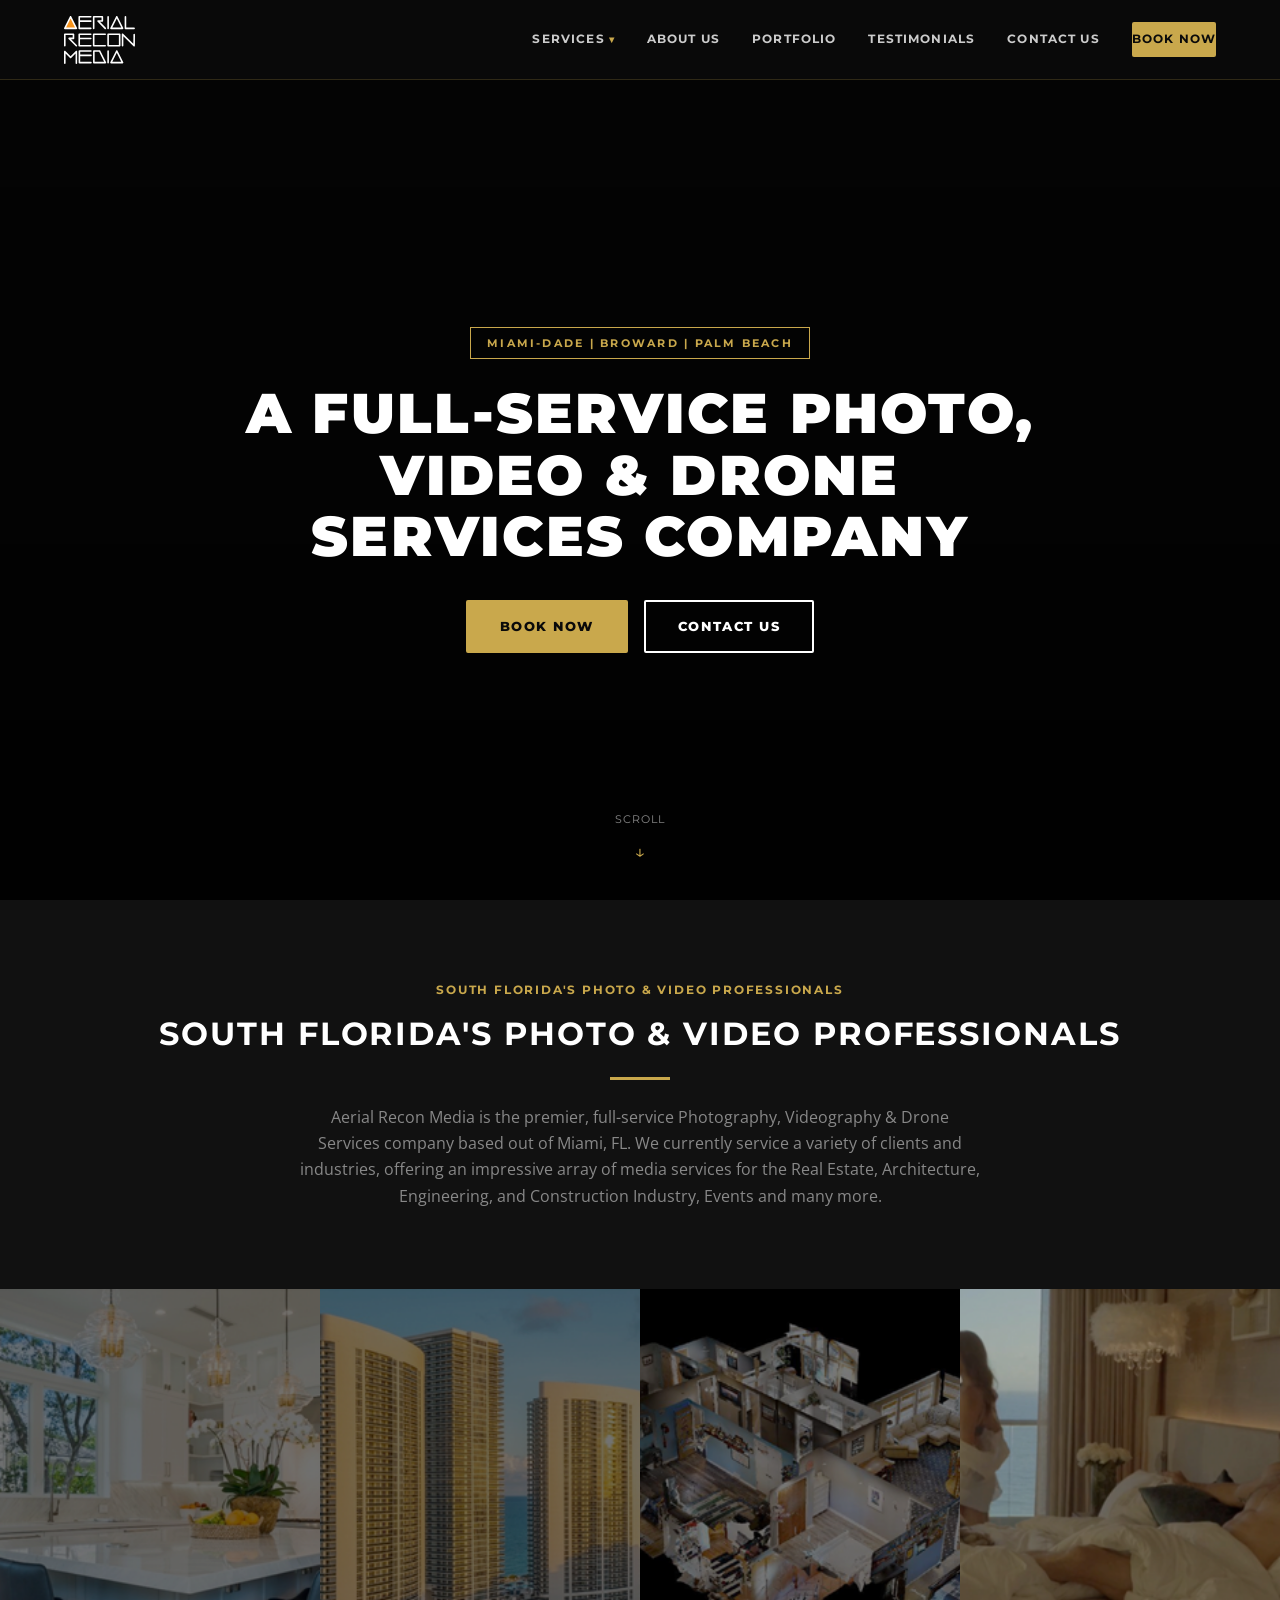
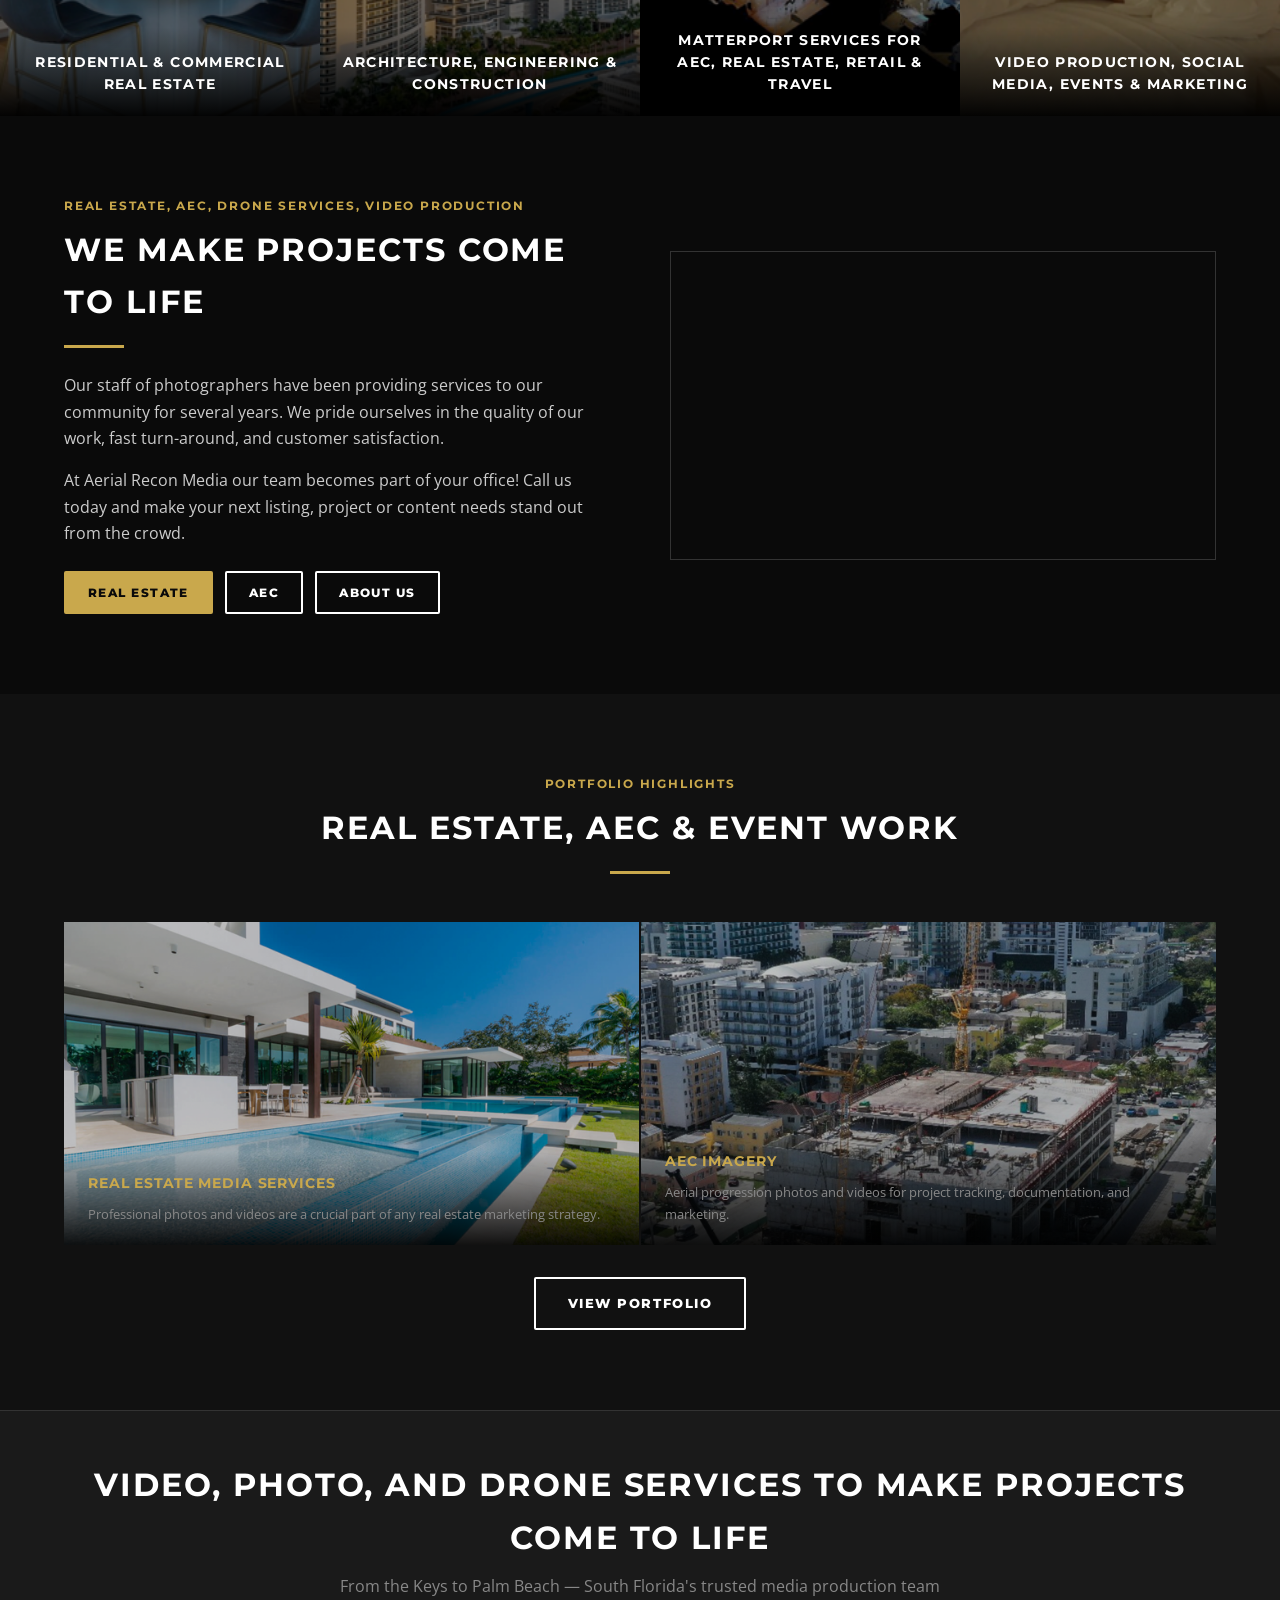
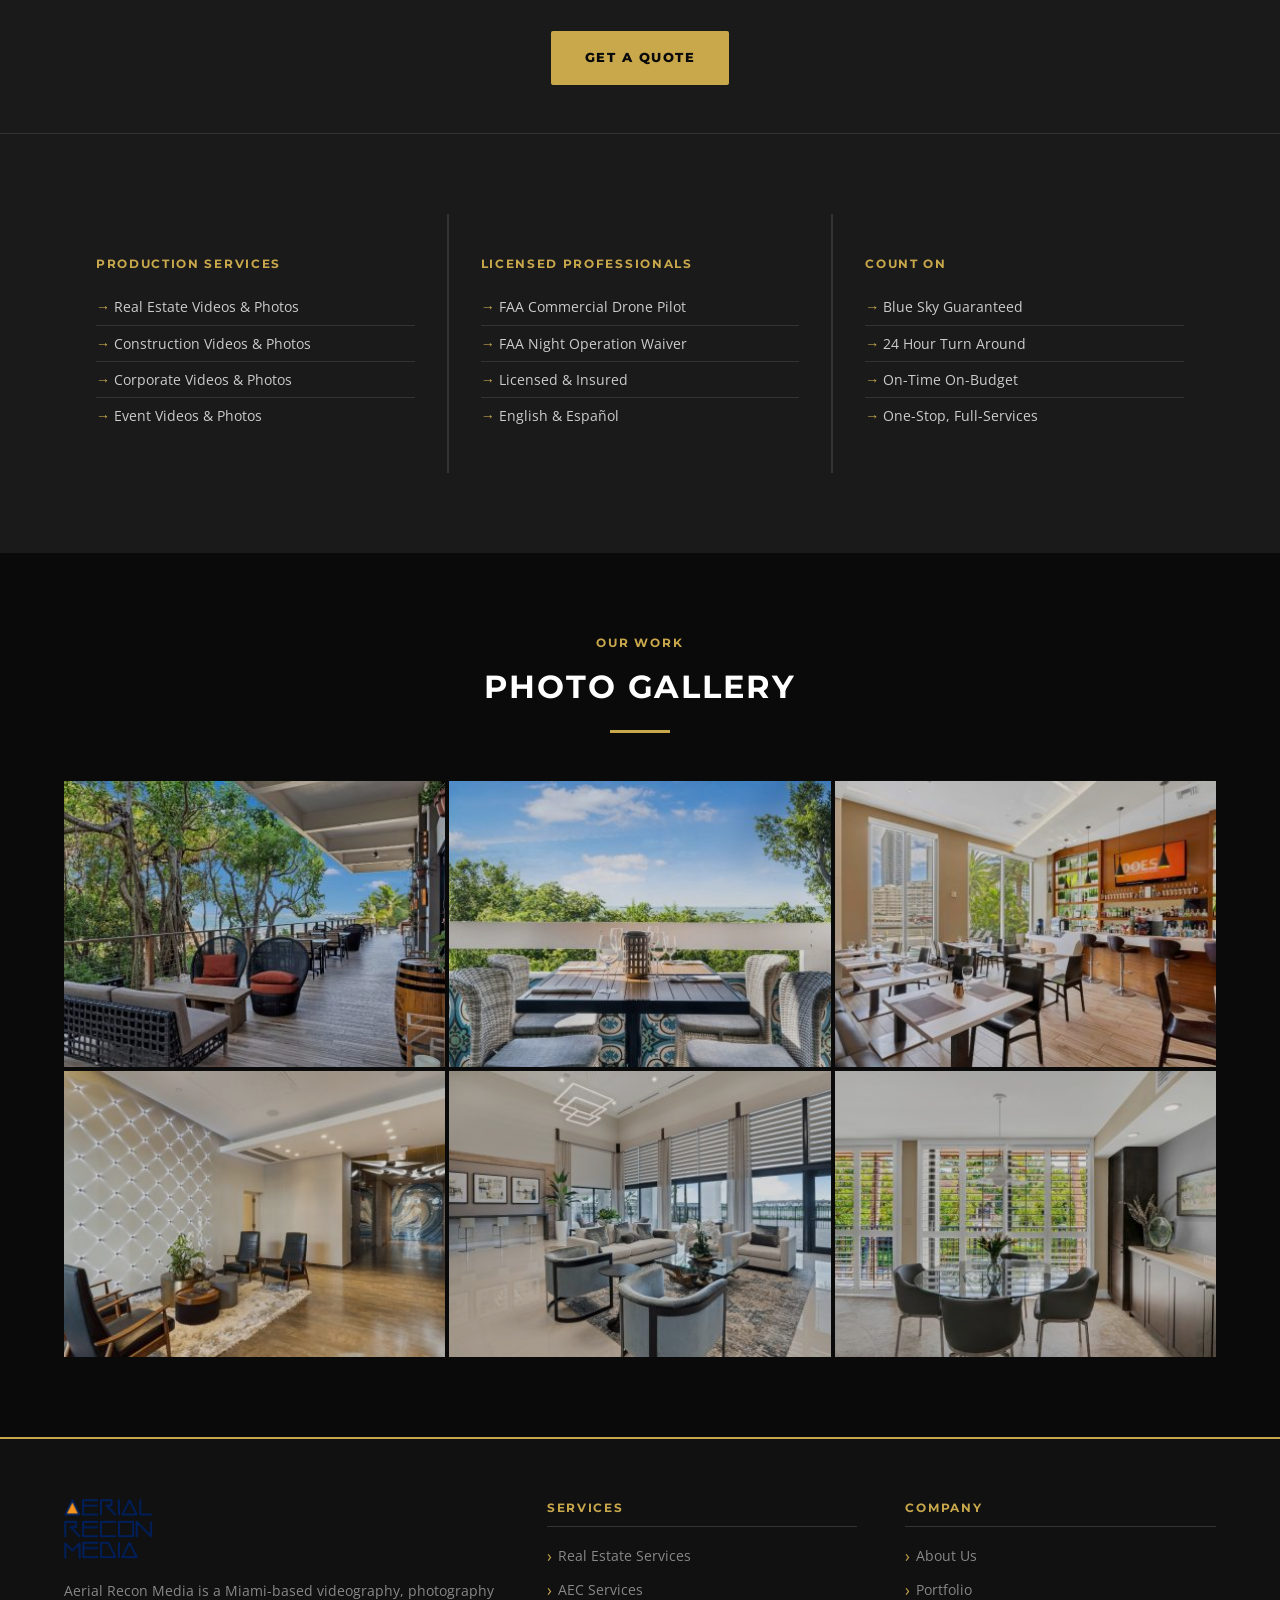
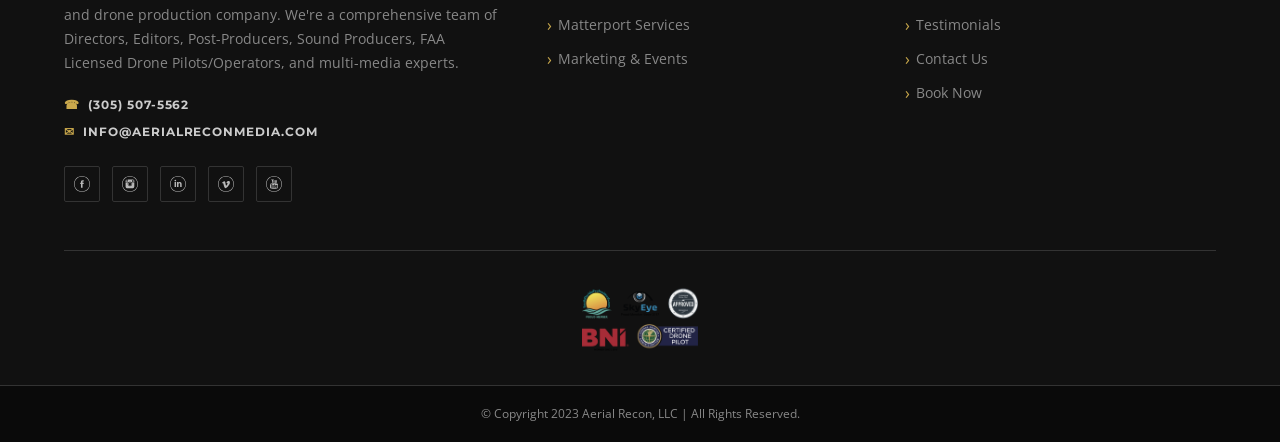
==== index.html @ 921faef3 "Initial static site build — WordPress to static migration" ====
<!DOCTYPE html>
<html lang="en">
<head>
  <meta charset="UTF-8">
  <meta name="viewport" content="width=device-width, initial-scale=1.0, maximum-scale=1.0, user-scalable=0">
  <title>Professional Real Estate Photo and Video Marketing | Aerial Recon Media</title>
  <meta name="description" content="Aerial Recon Media is the premier, full-service Photography, Videography &amp; Drone Services company based out of Miami, FL.">
  <meta property="og:title" content="Professional Real Estate Photo and Video Marketing">
  <meta property="og:description" content="Aerial Recon Media is the premier, full-service Photography, Videography &amp; Drone Services company based out of Miami, FL.">
  <meta property="og:image" content="images/hero-og.jpg">
  <meta property="og:type" content="website">
  <meta name="twitter:card" content="summary_large_image">
  <link rel="icon" type="image/png" href="images/favicon.png">
  <link rel="preconnect" href="https://fonts.googleapis.com">
  <link rel="preconnect" href="https://fonts.gstatic.com" crossorigin>
  <link href="https://fonts.googleapis.com/css2?family=Montserrat:wght@400;700;900&family=Open+Sans:wght@400;600&display=swap" rel="stylesheet">
  <link rel="stylesheet" href="css/style.css">
</head>
<body>

<!-- ========== HEADER ========== -->
<header class="site-header">
  <div class="nav-inner">
    <a class="nav-logo" href="index.html" aria-label="Aerial Recon Media Home">
      <img src="images/aerial-recon-media.svg" alt="Aerial Recon Media">
    </a>
    <nav aria-label="Main navigation">
      <ul class="nav-links">
        <li class="has-dropdown">
          <a href="#">Services</a>
          <ul class="dropdown">
            <li><a href="real-estate/index.html">Real Estate Services</a></li>
            <li><a href="aec/index.html">AEC Services</a></li>
            <li><a href="matterport/index.html">Matterport Services</a></li>
            <li><a href="marketing-events/index.html">Marketing &amp; Event Services</a></li>
          </ul>
        </li>
        <li><a href="about/index.html">About Us</a></li>
        <li><a href="portfolio/index.html">Portfolio</a></li>
        <li><a href="testimonials/index.html">Testimonials</a></li>
        <li><a href="contact/index.html">Contact Us</a></li>
        <li><a href="https://go.thryv.com/site/aerialreconllc/online-scheduling" class="nav-cta" target="_blank" rel="noopener">Book Now</a></li>
      </ul>
    </nav>
    <button class="nav-toggle" aria-label="Toggle navigation" aria-expanded="false">
      <span></span><span></span><span></span>
    </button>
  </div>
</header>

<!-- Mobile Nav -->
<nav class="mobile-nav" aria-label="Mobile navigation">
  <span class="eyebrow" style="display:block;padding:14px 24px;border-bottom:1px solid var(--border);">Services</span>
  <div class="mobile-sub">
    <a href="real-estate/index.html">Real Estate Services</a>
    <a href="aec/index.html">AEC Services</a>
    <a href="matterport/index.html">Matterport Services</a>
    <a href="marketing-events/index.html">Marketing &amp; Event Services</a>
  </div>
  <a href="about/index.html">About Us</a>
  <a href="portfolio/index.html">Portfolio</a>
  <a href="testimonials/index.html">Testimonials</a>
  <a href="contact/index.html">Contact Us</a>
  <div class="mobile-nav-cta">
    <a href="https://go.thryv.com/site/aerialreconllc/online-scheduling" target="_blank" rel="noopener">Book Now</a>
  </div>
</nav>

<!-- ========== HERO ========== -->
<section class="home-hero" aria-label="Hero">
  <div class="home-hero__video-wrap">
    <iframe
      src="https://player.vimeo.com/video/809340017?background=1&autoplay=1&loop=1&muted=1&dnt=1"
      title="Aerial Recon Media showreel"
      allow="autoplay"
      loading="eager">
    </iframe>
  </div>
  <div class="home-hero__overlay"></div>
  <div class="home-hero__content">
    <div class="home-hero__eyebrow">Miami-Dade | Broward | Palm Beach</div>
    <h1 class="home-hero__h1">A Full-Service Photo,<br>Video &amp; Drone Services Company</h1>
    <div style="display:flex;gap:16px;justify-content:center;flex-wrap:wrap;">
      <a href="https://go.thryv.com/site/aerialreconllc/online-scheduling" class="btn btn--gold" target="_blank" rel="noopener">Book Now</a>
      <a href="contact/index.html" class="btn btn--outline">Contact Us</a>
    </div>
  </div>
  <div class="home-hero__scroll" aria-hidden="true">Scroll</div>
</section>

<!-- ========== INTRO ========== -->
<section class="section section--dark reveal">
  <div class="container text-center">
    <span class="eyebrow">South Florida's Photo &amp; Video Professionals</span>
    <h2>South Florida's Photo &amp; Video Professionals</h2>
    <div class="gold-rule gold-rule--center"></div>
    <p style="max-width:680px;margin:0 auto;color:var(--muted);">
      Aerial Recon Media is the premier, full-service Photography, Videography &amp; Drone Services company based out of Miami, FL. We currently service a variety of clients and industries, offering an impressive array of media services for the Real Estate, Architecture, Engineering, and Construction Industry, Events and many more.
    </p>
  </div>
</section>

<!-- ========== SERVICE CARDS ========== -->
<section aria-label="Services">
  <div class="service-cards">
    <div class="service-card reveal">
      <img src="images/table.png" alt="Residential and Commercial Real Estate photography" loading="lazy">
      <div class="service-card__label">
        <h2>Residential &amp; Commercial Real Estate</h2>
      </div>
      <a href="real-estate/index.html" class="service-card__link" aria-label="Real Estate Services"></a>
    </div>
    <div class="service-card reveal reveal-delay-1">
      <img src="images/building.png" alt="Architecture, Engineering and Construction photography" loading="lazy">
      <div class="service-card__label">
        <h2>Architecture, Engineering &amp; Construction</h2>
      </div>
      <a href="aec/index.html" class="service-card__link" aria-label="AEC Services"></a>
    </div>
    <div class="service-card reveal reveal-delay-2">
      <img src="images/matterport.png" alt="Matterport 3D Virtual Tour" loading="lazy">
      <div class="service-card__label">
        <h2>Matterport Services for AEC, Real Estate, Retail &amp; Travel</h2>
      </div>
      <a href="matterport/index.html" class="service-card__link" aria-label="Matterport Services"></a>
    </div>
    <div class="service-card reveal reveal-delay-3">
      <img src="images/couple.png" alt="Video Production, Social Media and Events" loading="lazy">
      <div class="service-card__label">
        <h2>Video Production, Social Media, Events &amp; Marketing</h2>
      </div>
      <a href="marketing-events/index.html" class="service-card__link" aria-label="Marketing and Event Services"></a>
    </div>
  </div>
</section>

<!-- ========== ABOUT STRIP + SECOND VIDEO ========== -->
<section class="section section--black">
  <div class="container">
    <div class="split">
      <div class="split__content reveal">
        <span class="eyebrow">Real Estate, AEC, Drone Services, Video Production</span>
        <h2>We Make Projects Come to Life</h2>
        <div class="gold-rule"></div>
        <p>Our staff of photographers have been providing services to our community for several years. We pride ourselves in the quality of our work, fast turn-around, and customer satisfaction.</p>
        <p>At Aerial Recon Media our team becomes part of your office! Call us today and make your next listing, project or content needs stand out from the crowd.</p>
        <div style="display:flex;gap:12px;flex-wrap:wrap;margin-top:1.5rem;">
          <a href="real-estate/index.html" class="btn btn--gold btn--sm">Real Estate</a>
          <a href="aec/index.html" class="btn btn--outline btn--sm">AEC</a>
          <a href="about/index.html" class="btn btn--outline btn--sm">About Us</a>
        </div>
      </div>
      <div class="split__img reveal reveal-delay-1">
        <div class="video-wrap">
          <iframe
            src="https://player.vimeo.com/video/392687951?dnt=1"
            title="Aerial Recon Media company reel"
            allow="autoplay; fullscreen; picture-in-picture"
            allowfullscreen
            loading="lazy">
          </iframe>
        </div>
      </div>
    </div>
  </div>
</section>

<!-- ========== PORTFOLIO FEATURE ========== -->
<section class="section section--dark">
  <div class="container">
    <div class="section-head reveal">
      <span class="eyebrow">Portfolio Highlights</span>
      <h2>Real Estate, AEC &amp; Event Work</h2>
      <div class="gold-rule gold-rule--center"></div>
    </div>

    <div style="display:grid;grid-template-columns:1fr 1fr;gap:2px;margin-bottom:2px;" class="reveal">
      <a href="real-estate/index.html" style="display:block;position:relative;overflow:hidden;">
        <img src="images/real-estate-sales.png" alt="Real Estate Media Services by Aerial Recon Media" loading="lazy" style="width:100%;aspect-ratio:16/9;object-fit:cover;filter:brightness(0.75);transition:filter 0.3s,transform 0.3s;" onmouseover="this.style.filter='brightness(0.95)';this.style.transform='scale(1.02)'" onmouseout="this.style.filter='brightness(0.75)';this.style.transform='scale(1)'">
        <div style="position:absolute;bottom:0;left:0;right:0;padding:20px 24px;background:linear-gradient(to top,rgba(0,0,0,0.9),transparent);">
          <h4>Real Estate Media Services</h4>
          <p style="font-size:0.82rem;color:var(--muted);margin:0;">Professional photos and videos are a crucial part of any real estate marketing strategy.</p>
        </div>
      </a>
      <a href="aec/index.html" style="display:block;position:relative;overflow:hidden;">
        <img src="images/aec-surveying.png" alt="AEC aerial progression photos by Aerial Recon Media" loading="lazy" style="width:100%;aspect-ratio:16/9;object-fit:cover;filter:brightness(0.75);transition:filter 0.3s,transform 0.3s;" onmouseover="this.style.filter='brightness(0.95)';this.style.transform='scale(1.02)'" onmouseout="this.style.filter='brightness(0.75)';this.style.transform='scale(1)'">
        <div style="position:absolute;bottom:0;left:0;right:0;padding:20px 24px;background:linear-gradient(to top,rgba(0,0,0,0.9),transparent);">
          <h4>AEC Imagery</h4>
          <p style="font-size:0.82rem;color:var(--muted);margin:0;">Aerial progression photos and videos for project tracking, documentation, and marketing.</p>
        </div>
      </a>
    </div>

    <div class="text-center mt-md reveal">
      <a href="portfolio/index.html" class="btn btn--outline">View Portfolio</a>
    </div>
  </div>
</section>

<!-- ========== CTA STRIP ========== -->
<section class="cta-strip reveal">
  <div class="container">
    <h2>Video, Photo, and Drone Services to Make Projects Come to Life</h2>
    <p>From the Keys to Palm Beach — South Florida's trusted media production team</p>
    <a href="contact/index.html" class="btn btn--gold">Get a Quote</a>
  </div>
</section>

<!-- ========== TRUST GRID ========== -->
<section class="section section--alt">
  <div class="container">
    <div class="trust-grid reveal">
      <div class="trust-col">
        <h3>Production Services</h3>
        <ul>
          <li>Real Estate Videos &amp; Photos</li>
          <li>Construction Videos &amp; Photos</li>
          <li>Corporate Videos &amp; Photos</li>
          <li>Event Videos &amp; Photos</li>
        </ul>
      </div>
      <div class="trust-col">
        <h3>Licensed Professionals</h3>
        <ul>
          <li>FAA Commercial Drone Pilot</li>
          <li>FAA Night Operation Waiver</li>
          <li>Licensed &amp; Insured</li>
          <li>English &amp; Español</li>
        </ul>
      </div>
      <div class="trust-col">
        <h3>Count On</h3>
        <ul>
          <li>Blue Sky Guaranteed</li>
          <li>24 Hour Turn Around</li>
          <li>On-Time On-Budget</li>
          <li>One-Stop, Full-Services</li>
        </ul>
      </div>
    </div>
  </div>
</section>

<!-- ========== PHOTO GALLERY ========== -->
<section class="section section--black">
  <div class="container">
    <div class="section-head reveal">
      <span class="eyebrow">Our Work</span>
      <h2>Photo Gallery</h2>
      <div class="gold-rule gold-rule--center"></div>
    </div>
    <div class="photo-grid reveal">
      <img src="images/gallery-1.jpg" alt="View of restaurant deck with tables next to trees and the beach" loading="lazy">
      <img src="images/gallery-2.jpg" alt="Restaurant table next to trees" loading="lazy">
      <img src="images/gallery-3.jpg" alt="View of inside of a restaurant with tables and a bar" loading="lazy">
      <img src="images/gallery-4.jpg" alt="Relaxing waiting room in a building" loading="lazy">
      <img src="images/gallery-5.jpg" alt="Modern living room with shared area with bar desk" loading="lazy">
      <img src="images/gallery-6.jpg" alt="Modern Dining room for 4 people" loading="lazy">
    </div>
  </div>
</section>

<!-- ========== FOOTER ========== -->
<footer class="site-footer">
  <div class="container">
    <div class="footer-inner">
      <div class="footer-brand">
        <div class="footer-logo">
          <img src="images/footer-logo.webp" alt="Aerial Recon Media">
        </div>
        <p>Aerial Recon Media is a Miami-based videography, photography and drone production company. We're a comprehensive team of Directors, Editors, Post-Producers, Sound Producers, FAA Licensed Drone Pilots/Operators, and multi-media experts.</p>
        <div class="footer-contact-list">
          <a href="tel:3055075562"><span>☎</span> (305) 507-5562</a>
          <a href="mailto:info@aerialreconmedia.com"><span>✉</span> info@aerialreconmedia.com</a>
        </div>
        <div class="footer-social">
          <a href="https://www.facebook.com/aerialreconmedia" target="_blank" rel="noopener" aria-label="Facebook">
            <img src="images/facebook.svg" alt="Facebook">
          </a>
          <a href="https://www.instagram.com/aerial_recon/" target="_blank" rel="noopener" aria-label="Instagram">
            <img src="images/instagram.svg" alt="Instagram">
          </a>
          <a href="https://www.linkedin.com/company/aerial-recon-llc" target="_blank" rel="noopener" aria-label="LinkedIn">
            <img src="images/linkedin.svg" alt="LinkedIn">
          </a>
          <a href="https://vimeo.com/aerialreconmedia" target="_blank" rel="noopener" aria-label="Vimeo">
            <img src="images/vimeo.svg" alt="Vimeo">
          </a>
          <a href="https://www.youtube.com/@aerialreconmedia" target="_blank" rel="noopener" aria-label="YouTube">
            <img src="images/youtube.svg" alt="YouTube">
          </a>
        </div>
      </div>
      <div class="footer-col">
        <h3>Services</h3>
        <ul>
          <li><a href="real-estate/index.html">Real Estate Services</a></li>
          <li><a href="aec/index.html">AEC Services</a></li>
          <li><a href="matterport/index.html">Matterport Services</a></li>
          <li><a href="marketing-events/index.html">Marketing &amp; Events</a></li>
        </ul>
      </div>
      <div class="footer-col">
        <h3>Company</h3>
        <ul>
          <li><a href="about/index.html">About Us</a></li>
          <li><a href="portfolio/index.html">Portfolio</a></li>
          <li><a href="testimonials/index.html">Testimonials</a></li>
          <li><a href="contact/index.html">Contact Us</a></li>
          <li><a href="https://go.thryv.com/site/aerialreconllc/online-scheduling" target="_blank" rel="noopener">Book Now</a></li>
        </ul>
      </div>
    </div>

    <div class="footer-assoc">
      <img src="images/associations.webp" alt="Aerial Recon Media professional associations — FAA, BNI, Drones IO, Sky Eye">
    </div>
  </div>

  <div class="footer-bottom">
    <div class="container">
      <p>&copy; Copyright 2023 Aerial Recon, LLC | All Rights Reserved.</p>
    </div>
  </div>
</footer>

<!-- Video Modal -->
<div id="videoModal" class="video-modal" role="dialog" aria-modal="true" aria-label="Video player">
  <div class="video-modal__inner">
    <button class="video-modal__close" aria-label="Close video">&times;</button>
    <div class="video-modal__iframe-wrap"></div>
  </div>
</div>

<script src="js/main.js"></script>
</body>
</html>
---- css/style.css ----
/* ========================================
   AERIAL RECON MEDIA — STATIC SITE
   ThatsKrispy Build
   ======================================== */

/* ---- RESET & BASE ---- */
*, *::before, *::after { box-sizing: border-box; margin: 0; padding: 0; }

:root {
  --black:    #0a0a0a;
  --dark:     #111111;
  --dark-alt: #1a1a1a;
  --mid:      #2a2a2a;
  --border:   #333333;
  --muted:    #888888;
  --light:    #cccccc;
  --white:    #ffffff;
  --gold:     #c9a84c;
  --gold-lt:  #e2c570;
  --red-cta:  #b22222;

  --font-display: 'Montserrat', 'Arial Black', sans-serif;
  --font-body:    'Open Sans', Arial, sans-serif;

  --max:      1200px;
  --nav-h:    80px;
  --section-pad: 80px;
}

html { scroll-behavior: smooth; }

body {
  background: var(--black);
  color: var(--light);
  font-family: var(--font-body);
  font-size: 16px;
  line-height: 1.65;
  overflow-x: hidden;
}

a { color: inherit; text-decoration: none; }
img { display: block; max-width: 100%; height: auto; }
ul, ol { list-style: none; }

/* ---- TYPOGRAPHY ---- */
h1 {
  font-family: var(--font-display);
  font-size: clamp(2rem, 5vw, 3.5rem);
  font-weight: 900;
  text-transform: uppercase;
  letter-spacing: 0.04em;
  line-height: 1.1;
  color: var(--white);
}
h2 {
  font-family: var(--font-display);
  font-size: clamp(1.25rem, 3vw, 2rem);
  font-weight: 700;
  text-transform: uppercase;
  letter-spacing: 0.06em;
  color: var(--white);
}
h3 {
  font-family: var(--font-display);
  font-size: 1.1rem;
  font-weight: 700;
  text-transform: uppercase;
  letter-spacing: 0.04em;
  color: var(--white);
}
h4 {
  font-family: var(--font-display);
  font-size: 0.9rem;
  font-weight: 700;
  text-transform: uppercase;
  letter-spacing: 0.06em;
  color: var(--gold);
  margin-bottom: 0.5rem;
}
p { margin-bottom: 1rem; color: var(--light); }
p:last-child { margin-bottom: 0; }
strong { color: var(--white); }

.eyebrow {
  font-family: var(--font-display);
  font-size: 0.75rem;
  font-weight: 700;
  text-transform: uppercase;
  letter-spacing: 0.15em;
  color: var(--gold);
  margin-bottom: 0.5rem;
  display: block;
}

/* ---- LAYOUT ---- */
.container {
  max-width: var(--max);
  margin: 0 auto;
  padding: 0 24px;
}
.section {
  padding: var(--section-pad) 0;
}
.section--dark  { background: var(--dark); }
.section--alt   { background: var(--dark-alt); }
.section--black { background: var(--black); }
.section--mid   { background: var(--mid); }

.text-center { text-align: center; }
.text-gold   { color: var(--gold); }
.text-white  { color: var(--white); }

.mt-sm  { margin-top: 1rem; }
.mt-md  { margin-top: 2rem; }
.mt-lg  { margin-top: 3rem; }
.mb-sm  { margin-bottom: 1rem; }
.mb-md  { margin-bottom: 2rem; }
.mb-lg  { margin-bottom: 3rem; }

/* ---- BUTTONS ---- */
.btn {
  display: inline-block;
  font-family: var(--font-display);
  font-size: 0.8rem;
  font-weight: 800;
  text-transform: uppercase;
  letter-spacing: 0.12em;
  padding: 14px 32px;
  border-radius: 2px;
  cursor: pointer;
  transition: all 0.2s ease;
  text-align: center;
  border: 2px solid transparent;
}
.btn--gold {
  background: var(--gold);
  color: var(--black);
  border-color: var(--gold);
}
.btn--gold:hover {
  background: var(--gold-lt);
  border-color: var(--gold-lt);
}
.btn--outline {
  background: transparent;
  color: var(--white);
  border-color: var(--white);
}
.btn--outline:hover {
  background: var(--white);
  color: var(--black);
}
.btn--red {
  background: var(--red-cta);
  color: var(--white);
  border-color: var(--red-cta);
}
.btn--red:hover {
  background: #8b0000;
  border-color: #8b0000;
}
.btn--sm { padding: 10px 22px; font-size: 0.75rem; }

/* ---- DIVIDER ---- */
.gold-rule {
  width: 60px;
  height: 3px;
  background: var(--gold);
  margin: 1rem 0 1.5rem;
}
.gold-rule--center { margin-left: auto; margin-right: auto; }

/* ============================================
   NAVIGATION
   ============================================ */
.site-header {
  position: fixed;
  top: 0; left: 0; right: 0;
  z-index: 1000;
  height: var(--nav-h);
  background: rgba(10,10,10,0.96);
  backdrop-filter: blur(8px);
  border-bottom: 1px solid rgba(201,168,76,0.2);
  display: flex;
  align-items: center;
}
.nav-inner {
  max-width: var(--max);
  margin: 0 auto;
  padding: 0 24px;
  width: 100%;
  display: flex;
  align-items: center;
  justify-content: space-between;
}
.nav-logo img {
  height: 48px;
  width: auto;
}
.nav-links {
  display: flex;
  align-items: center;
  gap: 2rem;
}
.nav-links > li {
  position: relative;
}
.nav-links > li > a {
  font-family: var(--font-display);
  font-size: 0.72rem;
  font-weight: 700;
  text-transform: uppercase;
  letter-spacing: 0.1em;
  color: var(--light);
  transition: color 0.2s;
  padding: 8px 0;
  display: flex;
  align-items: center;
  gap: 4px;
}
.nav-links > li > a:hover,
.nav-links > li > a.active { color: var(--gold); }

/* Dropdown */
.has-dropdown { position: relative; }
.has-dropdown > a::after {
  content: '▾';
  font-size: 0.65rem;
  color: var(--gold);
}
.dropdown {
  display: none;
  position: absolute;
  top: calc(100% + 8px);
  left: 0;
  background: var(--dark);
  border: 1px solid var(--border);
  border-top: 2px solid var(--gold);
  min-width: 240px;
  z-index: 100;
}
.has-dropdown:hover .dropdown { display: block; }
.dropdown a {
  display: block;
  padding: 12px 20px;
  font-family: var(--font-display);
  font-size: 0.7rem;
  font-weight: 700;
  text-transform: uppercase;
  letter-spacing: 0.08em;
  color: var(--light);
  border-bottom: 1px solid var(--border);
  transition: all 0.15s;
}
.dropdown a:last-child { border-bottom: none; }
.dropdown a:hover {
  color: var(--gold);
  background: rgba(201,168,76,0.06);
  padding-left: 26px;
}

/* CTA button in nav */
.nav-cta {
  font-family: var(--font-display);
  font-size: 0.7rem;
  font-weight: 800;
  text-transform: uppercase;
  letter-spacing: 0.12em;
  background: var(--gold);
  color: var(--black) !important;
  padding: 10px 20px;
  border-radius: 2px;
  transition: background 0.2s;
}
.nav-cta:hover { background: var(--gold-lt) !important; color: var(--black) !important; }

/* Mobile hamburger */
.nav-toggle {
  display: none;
  flex-direction: column;
  gap: 5px;
  cursor: pointer;
  padding: 4px;
  background: none;
  border: none;
}
.nav-toggle span {
  display: block;
  width: 24px;
  height: 2px;
  background: var(--white);
  transition: all 0.25s;
}
.nav-toggle.open span:nth-child(1) { transform: translateY(7px) rotate(45deg); }
.nav-toggle.open span:nth-child(2) { opacity: 0; }
.nav-toggle.open span:nth-child(3) { transform: translateY(-7px) rotate(-45deg); }

/* Mobile nav */
.mobile-nav {
  display: none;
  position: fixed;
  top: var(--nav-h);
  left: 0; right: 0;
  background: var(--dark);
  border-bottom: 2px solid var(--gold);
  z-index: 999;
  overflow-y: auto;
  max-height: calc(100vh - var(--nav-h));
}
.mobile-nav.open { display: block; }
.mobile-nav a {
  display: block;
  padding: 14px 24px;
  font-family: var(--font-display);
  font-size: 0.8rem;
  font-weight: 700;
  text-transform: uppercase;
  letter-spacing: 0.08em;
  color: var(--light);
  border-bottom: 1px solid var(--border);
  transition: color 0.15s;
}
.mobile-nav a:hover { color: var(--gold); }
.mobile-nav .mobile-sub a {
  padding-left: 40px;
  font-size: 0.72rem;
  color: var(--muted);
  background: rgba(0,0,0,0.3);
}
.mobile-nav .mobile-sub a:hover { color: var(--gold); }
.mobile-nav-cta {
  padding: 20px 24px;
}
.mobile-nav-cta a {
  display: block;
  text-align: center;
  background: var(--gold);
  color: var(--black) !important;
  font-family: var(--font-display);
  font-weight: 800;
  font-size: 0.8rem;
  letter-spacing: 0.12em;
  padding: 14px;
  border-radius: 2px;
  border-bottom: none !important;
}

/* ============================================
   PAGE HEADER / HERO
   ============================================ */
.page-hero {
  padding-top: var(--nav-h);
  background: var(--dark);
  position: relative;
  overflow: hidden;
}
/* Home hero — full viewport with Vimeo embed behind */
.home-hero {
  min-height: 100vh;
  display: flex;
  flex-direction: column;
  align-items: center;
  justify-content: center;
  text-align: center;
  position: relative;
  padding-top: var(--nav-h);
  background: var(--black);
}
.home-hero__video-wrap {
  position: absolute;
  inset: 0;
  overflow: hidden;
}
.home-hero__video-wrap iframe {
  position: absolute;
  top: 50%; left: 50%;
  width: 177.78vh;
  height: 56.25vw;
  min-width: 100%;
  min-height: 100%;
  transform: translate(-50%,-50%);
  pointer-events: none;
  border: none;
}
.home-hero__overlay {
  position: absolute;
  inset: 0;
  background: linear-gradient(
    to bottom,
    rgba(0,0,0,0.55) 0%,
    rgba(0,0,0,0.7) 60%,
    rgba(0,0,0,0.9) 100%
  );
}
.home-hero__content {
  position: relative;
  z-index: 2;
  padding: 0 24px;
  max-width: 900px;
}
.home-hero__eyebrow {
  display: inline-block;
  font-family: var(--font-display);
  font-size: 0.7rem;
  font-weight: 700;
  text-transform: uppercase;
  letter-spacing: 0.2em;
  color: var(--gold);
  border: 1px solid var(--gold);
  padding: 6px 16px;
  margin-bottom: 1.5rem;
}
.home-hero__h1 {
  color: var(--white);
  margin-bottom: 2rem;
}
.home-hero__scroll {
  position: absolute;
  bottom: 32px;
  left: 50%;
  transform: translateX(-50%);
  z-index: 2;
  display: flex;
  flex-direction: column;
  align-items: center;
  gap: 8px;
  color: var(--muted);
  font-size: 0.7rem;
  font-family: var(--font-display);
  letter-spacing: 0.1em;
  text-transform: uppercase;
  animation: bounceY 2s infinite;
}
.home-hero__scroll::after {
  content: '↓';
  font-size: 1.2rem;
  color: var(--gold);
}
@keyframes bounceY {
  0%,100% { transform: translateX(-50%) translateY(0); }
  50% { transform: translateX(-50%) translateY(8px); }
}

/* Interior page header */
.int-hero {
  padding: calc(var(--nav-h) + 60px) 0 60px;
  background: var(--dark);
  text-align: center;
  position: relative;
}
.int-hero::after {
  content: '';
  display: block;
  position: absolute;
  bottom: 0; left: 0; right: 0;
  height: 3px;
  background: linear-gradient(90deg, transparent, var(--gold), transparent);
}

/* ============================================
   VIDEO EMBED — INLINE
   ============================================ */
.video-wrap {
  position: relative;
  padding-bottom: 56.25%;
  height: 0;
  overflow: hidden;
  background: var(--black);
  border: 1px solid var(--border);
}
.video-wrap iframe {
  position: absolute;
  top: 0; left: 0;
  width: 100%; height: 100%;
  border: none;
}
.video-wrap--constrained {
  max-width: 800px;
  margin: 0 auto;
}

/* ============================================
   VIDEO LIGHTBOX / MODAL
   ============================================ */
.video-modal {
  display: none;
  position: fixed;
  inset: 0;
  z-index: 9000;
  background: rgba(0,0,0,0.92);
  align-items: center;
  justify-content: center;
}
.video-modal.active { display: flex; }
.video-modal__inner {
  position: relative;
  width: 90vw;
  max-width: 960px;
}
.video-modal__close {
  position: absolute;
  top: -40px;
  right: 0;
  background: none;
  border: none;
  color: var(--white);
  font-size: 2rem;
  cursor: pointer;
  line-height: 1;
  font-family: var(--font-display);
}
.video-modal__close:hover { color: var(--gold); }

/* ============================================
   SERVICE CARDS — HOMEPAGE
   ============================================ */
.service-cards {
  display: grid;
  grid-template-columns: repeat(4, 1fr);
  gap: 0;
}
.service-card {
  position: relative;
  overflow: hidden;
  aspect-ratio: 3/4;
}
.service-card img {
  width: 100%;
  height: 100%;
  object-fit: cover;
  transition: transform 0.5s ease;
  filter: brightness(0.75);
}
.service-card:hover img {
  transform: scale(1.05);
  filter: brightness(0.9);
}
.service-card__label {
  position: absolute;
  bottom: 0; left: 0; right: 0;
  padding: 24px 20px 20px;
  background: linear-gradient(to top, rgba(0,0,0,0.95), transparent);
  text-align: center;
}
.service-card__label h2 {
  font-size: 0.85rem;
  letter-spacing: 0.1em;
}
.service-card__link {
  position: absolute;
  inset: 0;
  z-index: 2;
}

/* ============================================
   ABOUT / TEXT + IMAGE SPLIT
   ============================================ */
.split {
  display: grid;
  grid-template-columns: 1fr 1fr;
  gap: 60px;
  align-items: center;
}
.split--reverse .split__img { order: -1; }
.split__img img {
  width: 100%;
  border: 1px solid var(--border);
}
.split__content { }

/* ============================================
   3-COL FEATURE GRID (trust points)
   ============================================ */
.trust-grid {
  display: grid;
  grid-template-columns: repeat(3, 1fr);
  gap: 2px;
  background: var(--border);
}
.trust-col {
  background: var(--dark-alt);
  padding: 40px 32px;
}
.trust-col h3 {
  font-size: 0.75rem;
  color: var(--gold);
  letter-spacing: 0.14em;
  margin-bottom: 1rem;
}
.trust-col li {
  padding: 6px 0;
  border-bottom: 1px solid var(--border);
  font-size: 0.88rem;
  color: var(--light);
}
.trust-col li:last-child { border-bottom: none; }
.trust-col li::before {
  content: '→ ';
  color: var(--gold);
  font-weight: 700;
}

/* ============================================
   PHOTO GALLERY GRID
   ============================================ */
.photo-grid {
  display: grid;
  grid-template-columns: repeat(3, 1fr);
  gap: 4px;
}
.photo-grid img {
  width: 100%;
  aspect-ratio: 4/3;
  object-fit: cover;
  transition: transform 0.3s ease, filter 0.3s ease;
  filter: brightness(0.85);
}
.photo-grid img:hover {
  transform: scale(1.02);
  filter: brightness(1);
}

/* ============================================
   VIDEO THUMBNAIL GALLERY
   ============================================ */
.video-grid {
  display: grid;
  grid-template-columns: repeat(4, 1fr);
  gap: 16px;
}
.video-thumb {
  cursor: pointer;
  position: relative;
  overflow: hidden;
  border: 1px solid var(--border);
}
.video-thumb img {
  width: 100%;
  aspect-ratio: 16/9;
  object-fit: cover;
  transition: transform 0.3s;
  filter: brightness(0.8);
}
.video-thumb:hover img {
  transform: scale(1.05);
  filter: brightness(1);
}
.video-thumb__play {
  position: absolute;
  inset: 0;
  display: flex;
  align-items: center;
  justify-content: center;
  background: rgba(0,0,0,0.3);
  transition: background 0.2s;
}
.video-thumb:hover .video-thumb__play { background: rgba(0,0,0,0.1); }
.video-thumb__play::after {
  content: '▶';
  font-size: 2.5rem;
  color: rgba(255,255,255,0.9);
  text-shadow: 0 2px 12px rgba(0,0,0,0.7);
  transition: transform 0.2s;
}
.video-thumb:hover .video-thumb__play::after { transform: scale(1.15); }
.video-thumb__title {
  padding: 10px 12px;
  background: var(--dark);
}
.video-thumb__title h4 {
  font-size: 0.72rem;
  color: var(--gold);
  margin: 0;
}

/* ============================================
   MATTERPORT LINK CARDS
   ============================================ */
.matterport-card {
  cursor: pointer;
  position: relative;
  overflow: hidden;
  border: 1px solid var(--border);
  display: block;
}
.matterport-card img {
  width: 100%;
  aspect-ratio: 16/9;
  object-fit: cover;
  transition: transform 0.3s;
  filter: brightness(0.8);
}
.matterport-card:hover img {
  transform: scale(1.05);
  filter: brightness(1);
}
.matterport-card__overlay {
  position: absolute;
  inset: 0;
  display: flex;
  align-items: center;
  justify-content: center;
  background: rgba(0,0,0,0.3);
}
.matterport-card__overlay::after {
  content: '⊕ Explore 3D';
  font-family: var(--font-display);
  font-size: 0.75rem;
  font-weight: 700;
  letter-spacing: 0.1em;
  text-transform: uppercase;
  color: var(--white);
  background: rgba(201,168,76,0.85);
  padding: 10px 18px;
}
.matterport-card__title {
  padding: 10px 12px;
  background: var(--dark);
}
.matterport-card__title h4 {
  font-size: 0.72rem;
  color: var(--gold);
  margin: 0;
}

/* ============================================
   CORE VALUES (About page)
   ============================================ */
.values-grid {
  display: grid;
  grid-template-columns: repeat(3, 1fr);
  gap: 2px;
  background: var(--border);
}
.value-item {
  background: var(--dark);
  padding: 36px 28px;
  display: flex;
  flex-direction: column;
  gap: 1rem;
}
.value-item img {
  width: 48px;
  height: 48px;
  filter: brightness(0) saturate(100%) invert(72%) sepia(42%) saturate(451%) hue-rotate(4deg) brightness(95%) contrast(90%);
}
.value-item p {
  font-size: 0.88rem;
  line-height: 1.7;
  color: var(--light);
  margin: 0;
}

/* ============================================
   CONTACT FORM
   ============================================ */
.contact-layout {
  display: grid;
  grid-template-columns: 1fr 1fr;
  gap: 60px;
  align-items: start;
}
.form-group {
  margin-bottom: 1.25rem;
}
.form-group label {
  display: block;
  font-family: var(--font-display);
  font-size: 0.7rem;
  font-weight: 700;
  text-transform: uppercase;
  letter-spacing: 0.1em;
  color: var(--light);
  margin-bottom: 6px;
}
.form-group label span { color: var(--gold); }
.form-group input,
.form-group select,
.form-group textarea {
  width: 100%;
  background: var(--dark-alt);
  border: 1px solid var(--border);
  color: var(--white);
  font-family: var(--font-body);
  font-size: 0.9rem;
  padding: 12px 16px;
  border-radius: 2px;
  transition: border-color 0.2s;
  outline: none;
  -webkit-appearance: none;
}
.form-group input:focus,
.form-group select:focus,
.form-group textarea:focus {
  border-color: var(--gold);
}
.form-group select {
  cursor: pointer;
  background-image: url("data:image/svg+xml,%3Csvg xmlns='http://www.w3.org/2000/svg' width='12' height='8' viewBox='0 0 12 8'%3E%3Cpath d='M1 1l5 5 5-5' stroke='%23c9a84c' stroke-width='2' fill='none'/%3E%3C/svg%3E");
  background-repeat: no-repeat;
  background-position: right 14px center;
  padding-right: 36px;
}
.form-group option { background: var(--dark-alt); }
.form-group textarea { resize: vertical; min-height: 120px; }
.form-status {
  display: none;
  padding: 14px 18px;
  border-radius: 2px;
  font-family: var(--font-display);
  font-size: 0.8rem;
  font-weight: 700;
  text-transform: uppercase;
  letter-spacing: 0.08em;
  margin-top: 1rem;
}
.form-status--success { background: rgba(50,150,50,0.15); border: 1px solid #396; color: #6d6; display: block; }
.form-status--error   { background: rgba(150,50,50,0.15); border: 1px solid #933; color: #f88; display: block; }

/* Contact info block */
.contact-info { }
.contact-info-item {
  display: flex;
  gap: 16px;
  align-items: flex-start;
  padding: 20px 0;
  border-bottom: 1px solid var(--border);
}
.contact-info-item:first-child { padding-top: 0; }
.contact-info-item:last-child { border-bottom: none; }
.contact-info-icon {
  font-size: 1.2rem;
  color: var(--gold);
  flex-shrink: 0;
  margin-top: 2px;
}
.contact-info-item h3 {
  font-size: 0.72rem;
  letter-spacing: 0.12em;
  color: var(--gold);
  margin-bottom: 4px;
}
.contact-info-item a { color: var(--light); transition: color 0.2s; }
.contact-info-item a:hover { color: var(--gold); }

/* ============================================
   CTA STRIP
   ============================================ */
.cta-strip {
  background: var(--dark-alt);
  border-top: 1px solid var(--border);
  border-bottom: 1px solid var(--border);
  padding: 48px 0;
  text-align: center;
}
.cta-strip h2 { margin-bottom: 0.5rem; }
.cta-strip p  { color: var(--muted); margin-bottom: 2rem; }

/* ============================================
   FOOTER
   ============================================ */
.site-footer {
  background: var(--dark);
  border-top: 2px solid var(--gold);
  padding: 60px 0 0;
}
.footer-inner {
  display: grid;
  grid-template-columns: 1.4fr 1fr 1fr;
  gap: 48px;
  padding-bottom: 48px;
}
.footer-brand {}
.footer-brand .footer-logo { margin-bottom: 1.25rem; }
.footer-brand .footer-logo img {
  height: 60px;
  width: auto;
}
.footer-brand p {
  font-size: 0.88rem;
  color: var(--muted);
  line-height: 1.7;
}
.footer-contact-list {
  margin-top: 1.25rem;
  display: flex;
  flex-direction: column;
  gap: 8px;
}
.footer-contact-list a {
  font-family: var(--font-display);
  font-size: 0.75rem;
  font-weight: 700;
  text-transform: uppercase;
  letter-spacing: 0.08em;
  color: var(--light);
  transition: color 0.2s;
  display: flex;
  gap: 8px;
  align-items: center;
}
.footer-contact-list a:hover { color: var(--gold); }
.footer-contact-list span { color: var(--gold); }

.footer-col h3 {
  font-size: 0.72rem;
  letter-spacing: 0.15em;
  color: var(--gold);
  margin-bottom: 1rem;
  padding-bottom: 0.5rem;
  border-bottom: 1px solid var(--border);
}
.footer-col ul li {
  margin-bottom: 8px;
}
.footer-col ul li a {
  font-size: 0.85rem;
  color: var(--muted);
  transition: color 0.2s;
  display: flex;
  align-items: center;
  gap: 6px;
}
.footer-col ul li a:hover { color: var(--gold); }
.footer-col ul li a::before {
  content: '›';
  color: var(--gold);
  font-size: 1rem;
}

.footer-social {
  display: flex;
  gap: 12px;
  margin-top: 1.5rem;
}
.footer-social a {
  display: flex;
  align-items: center;
  justify-content: center;
  width: 36px;
  height: 36px;
  border: 1px solid var(--border);
  border-radius: 2px;
  transition: border-color 0.2s, background 0.2s;
}
.footer-social a:hover {
  border-color: var(--gold);
  background: rgba(201,168,76,0.08);
}
.footer-social img {
  width: 16px;
  height: 16px;
  filter: brightness(0) invert(1);
  opacity: 0.7;
  transition: opacity 0.2s;
}
.footer-social a:hover img { opacity: 1; }

.footer-assoc {
  border-top: 1px solid var(--border);
  padding: 32px 0;
  text-align: center;
}
.footer-assoc img {
  max-height: 70px;
  margin: 0 auto;
  filter: grayscale(0.3);
}

.footer-bottom {
  background: var(--black);
  border-top: 1px solid var(--border);
  padding: 18px 0;
  text-align: center;
}
.footer-bottom p {
  font-size: 0.75rem;
  color: var(--muted);
  margin: 0;
}

/* ============================================
   SECTION HEADINGS — STANDARD PATTERN
   ============================================ */
.section-head {
  text-align: center;
  margin-bottom: 3rem;
}
.section-head h2 { margin-bottom: 0.5rem; }
.section-head .gold-rule--center { }
.section-head p {
  max-width: 640px;
  margin: 0 auto;
  color: var(--muted);
  font-size: 0.95rem;
}

/* ============================================
   BENEFITS / FEATURE LIST
   ============================================ */
.benefit-grid {
  display: grid;
  grid-template-columns: repeat(3, 1fr);
  gap: 32px;
}
.benefit-item { }
.benefit-item h3 {
  font-size: 0.85rem;
  letter-spacing: 0.1em;
  color: var(--gold);
  margin-bottom: 0.75rem;
  display: flex;
  align-items: center;
  gap: 8px;
}
.benefit-item h3::before {
  content: '';
  display: inline-block;
  width: 20px;
  height: 2px;
  background: var(--gold);
  flex-shrink: 0;
}
.benefit-item p {
  font-size: 0.88rem;
  color: var(--muted);
}

/* ============================================
   SCROLL REVEAL (minimal JS)
   ============================================ */
.reveal {
  opacity: 0;
  transform: translateY(24px);
  transition: opacity 0.55s ease, transform 0.55s ease;
}
.reveal.visible {
  opacity: 1;
  transform: none;
}
.reveal-delay-1 { transition-delay: 0.1s; }
.reveal-delay-2 { transition-delay: 0.2s; }
.reveal-delay-3 { transition-delay: 0.3s; }
.reveal-delay-4 { transition-delay: 0.4s; }

/* ============================================
   RESPONSIVE
   ============================================ */
@media (max-width: 1024px) {
  .service-cards { grid-template-columns: repeat(2, 1fr); }
  .video-grid    { grid-template-columns: repeat(2, 1fr); }
  .benefit-grid  { grid-template-columns: 1fr 1fr; }
  .values-grid   { grid-template-columns: 1fr 1fr; }
  .footer-inner  { grid-template-columns: 1fr 1fr; }
  .split         { gap: 40px; }
}

@media (max-width: 768px) {
  :root { --section-pad: 56px; }

  .nav-links  { display: none; }
  .nav-toggle { display: flex; }

  h1 { font-size: clamp(1.6rem, 6vw, 2.5rem); }

  .service-cards   { grid-template-columns: 1fr; }
  .split           { grid-template-columns: 1fr; gap: 28px; }
  .split--reverse .split__img { order: 0; }
  .trust-grid      { grid-template-columns: 1fr; }
  .photo-grid      { grid-template-columns: 1fr 1fr; }
  .video-grid      { grid-template-columns: 1fr 1fr; }
  .benefit-grid    { grid-template-columns: 1fr; }
  .values-grid     { grid-template-columns: 1fr; }
  .contact-layout  { grid-template-columns: 1fr; }
  .footer-inner    { grid-template-columns: 1fr; gap: 32px; }
  .footer-social   { flex-wrap: wrap; }
}

@media (max-width: 480px) {
  .photo-grid  { grid-template-columns: 1fr; }
  .video-grid  { grid-template-columns: 1fr; }
  .service-card { aspect-ratio: 3/2; }
}
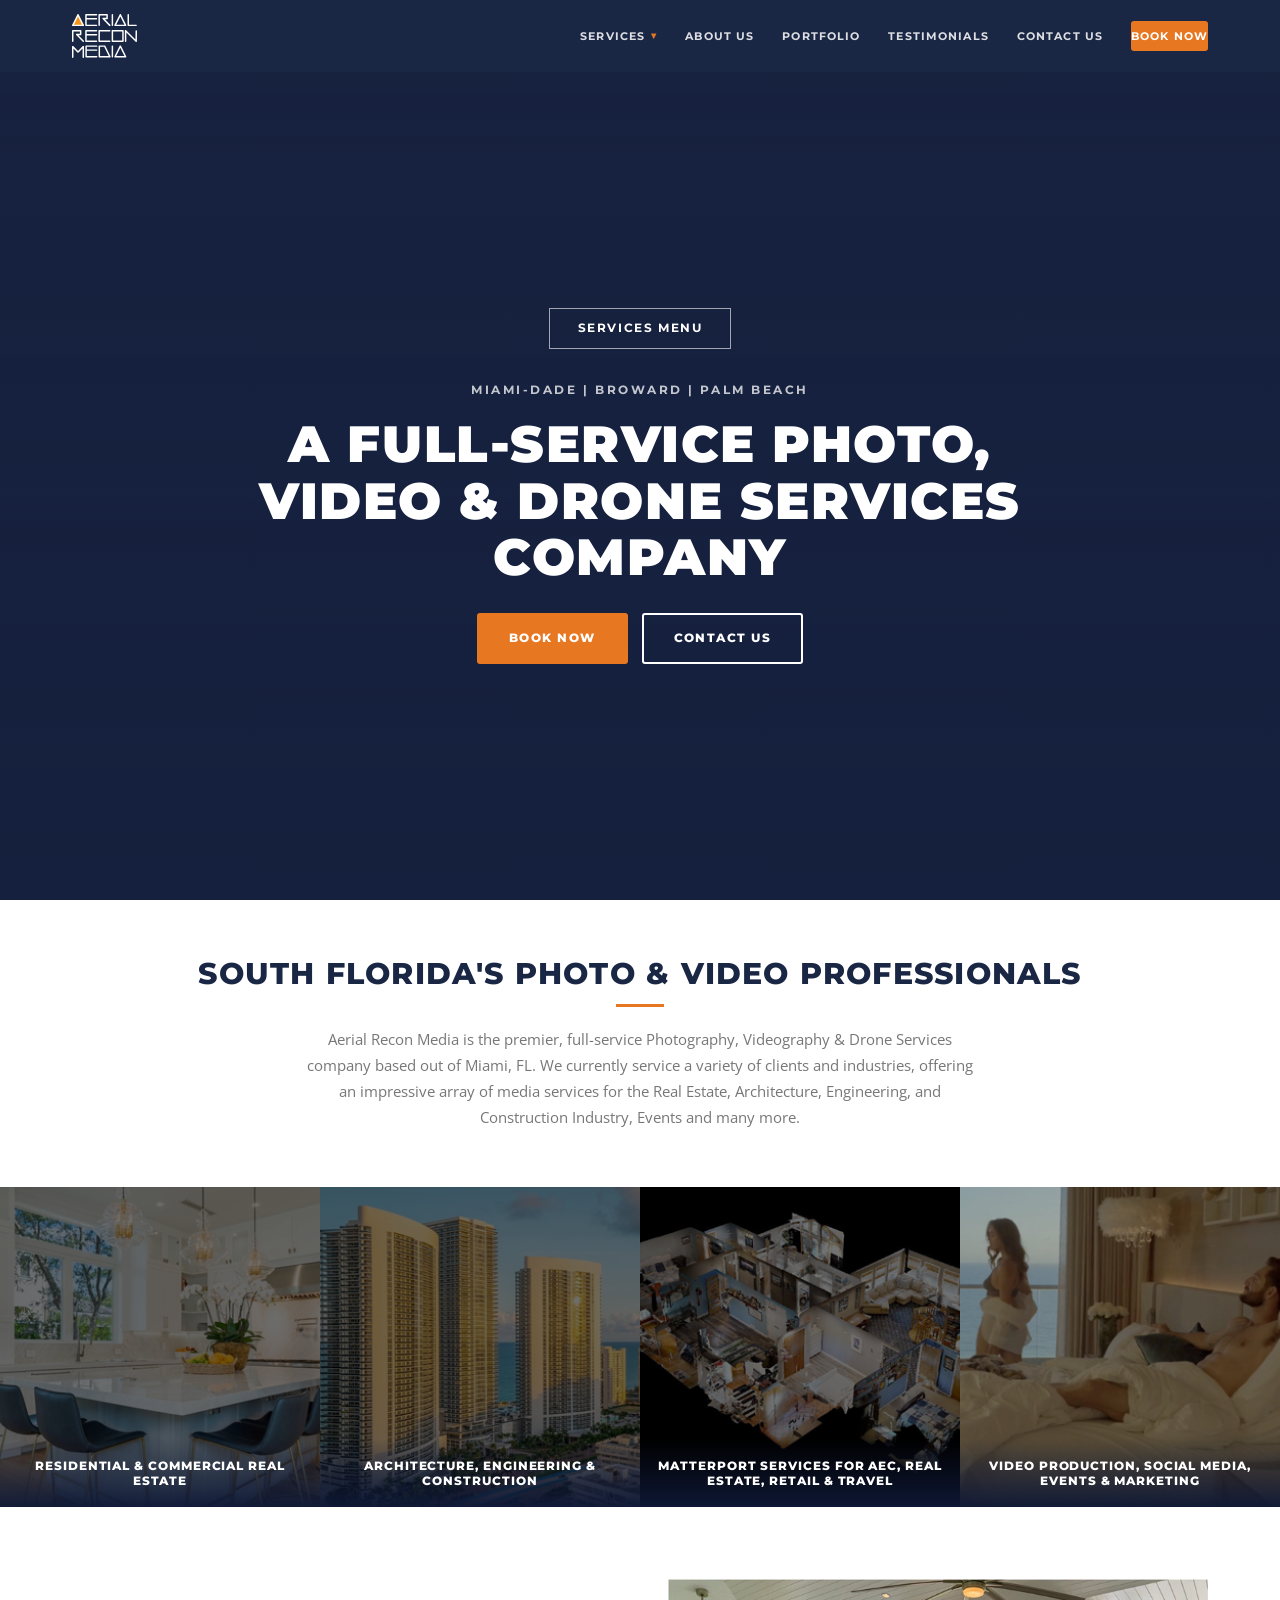
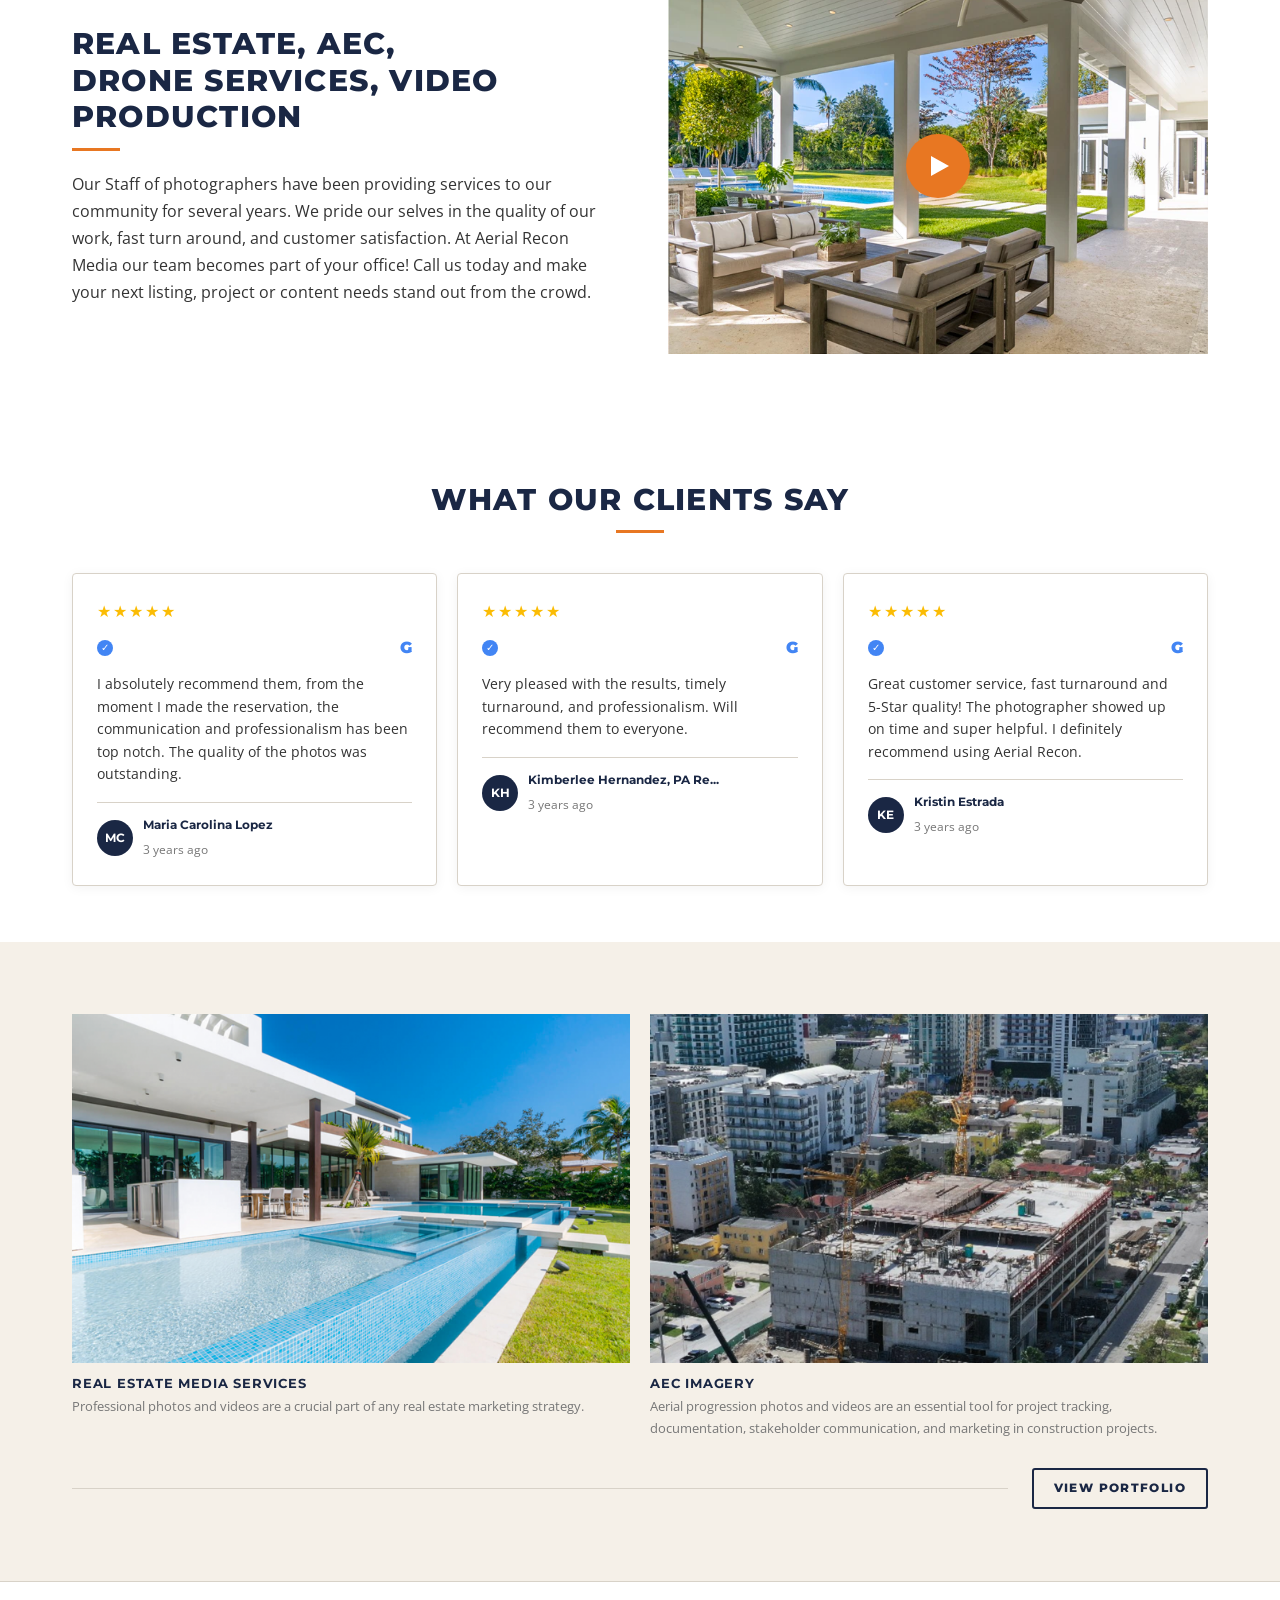
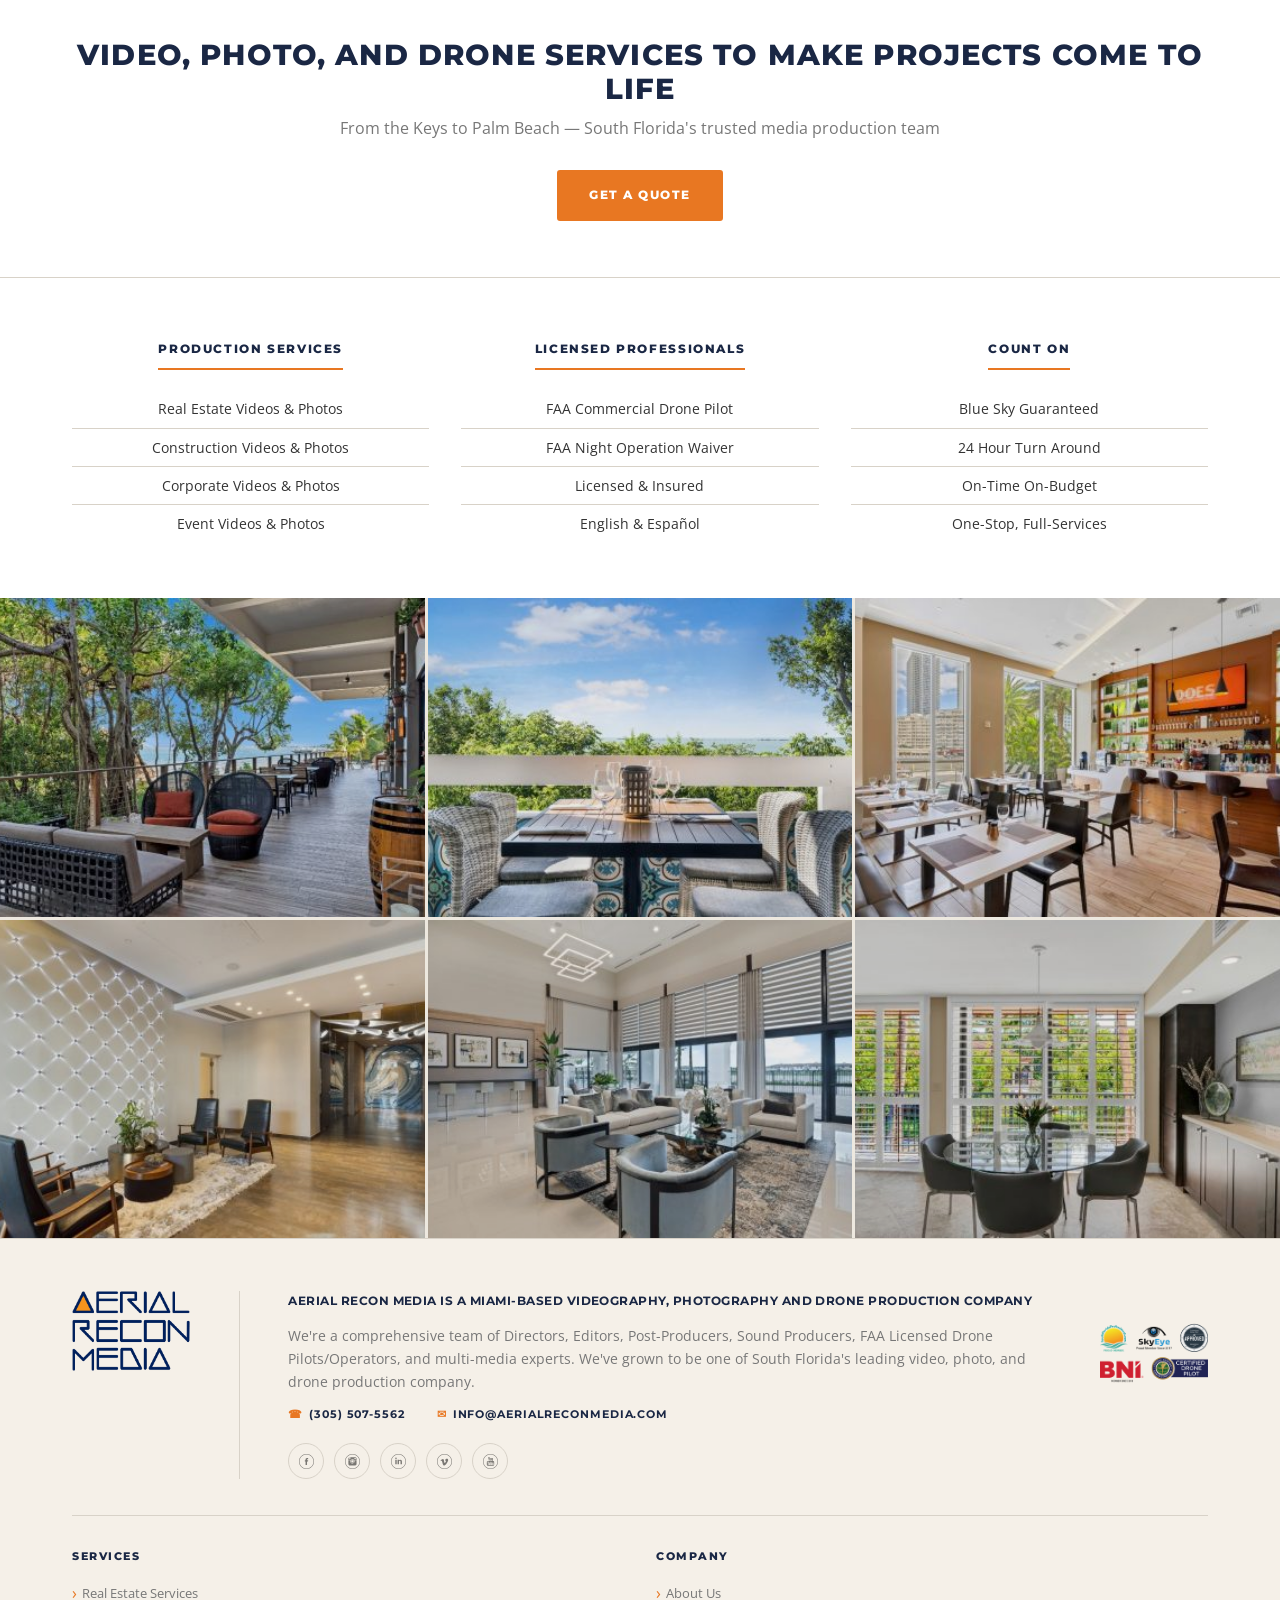
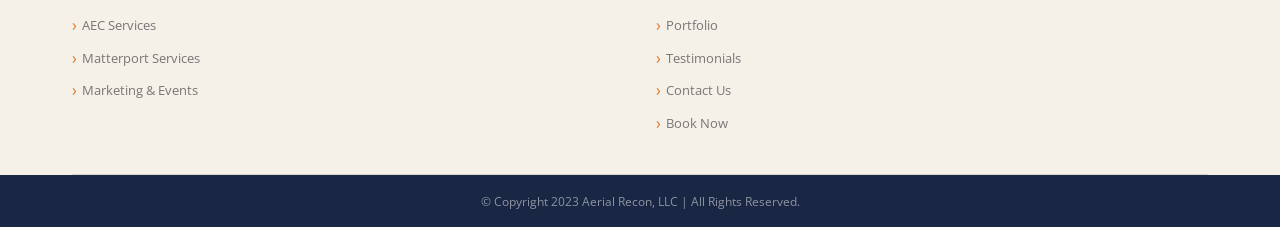
==== commit dd512415: "Redesign: cream/orange/navy palette matching live site — reviews, new footer, trust grid, portfolio " ====
--- a/index.html
+++ b/index.html
@@ -4,21 +4,21 @@
   <meta charset="UTF-8">
   <meta name="viewport" content="width=device-width, initial-scale=1.0, maximum-scale=1.0, user-scalable=0">
   <title>Professional Real Estate Photo and Video Marketing | Aerial Recon Media</title>
-  <meta name="description" content="Aerial Recon Media is the premier, full-service Photography, Videography &amp; Drone Services company based out of Miami, FL.">
+  <meta name="description" content="Aerial Recon Media is the premier, full-service Photography, Videography & Drone Services company based out of Miami, FL.">
   <meta property="og:title" content="Professional Real Estate Photo and Video Marketing">
-  <meta property="og:description" content="Aerial Recon Media is the premier, full-service Photography, Videography &amp; Drone Services company based out of Miami, FL.">
+  <meta property="og:description" content="Aerial Recon Media is the premier, full-service Photography, Videography & Drone Services company based out of Miami, FL.">
   <meta property="og:image" content="images/hero-og.jpg">
   <meta property="og:type" content="website">
   <meta name="twitter:card" content="summary_large_image">
   <link rel="icon" type="image/png" href="images/favicon.png">
   <link rel="preconnect" href="https://fonts.googleapis.com">
   <link rel="preconnect" href="https://fonts.gstatic.com" crossorigin>
-  <link href="https://fonts.googleapis.com/css2?family=Montserrat:wght@400;700;900&family=Open+Sans:wght@400;600&display=swap" rel="stylesheet">
+  <link href="https://fonts.googleapis.com/css2?family=Montserrat:wght@400;700;800;900&family=Open+Sans:wght@400;600&display=swap" rel="stylesheet">
   <link rel="stylesheet" href="css/style.css">
 </head>
 <body>
 
-<!-- ========== HEADER ========== -->
+<!-- NAV -->
 <header class="site-header">
   <div class="nav-inner">
     <a class="nav-logo" href="index.html" aria-label="Aerial Recon Media Home">
@@ -48,9 +48,9 @@
   </div>
 </header>
 
-<!-- Mobile Nav -->
+<!-- MOBILE NAV -->
 <nav class="mobile-nav" aria-label="Mobile navigation">
-  <span class="eyebrow" style="display:block;padding:14px 24px;border-bottom:1px solid var(--border);">Services</span>
+  <span style="display:block;padding:14px 24px;border-bottom:1px solid rgba(255,255,255,0.1);font-family:var(--font-display);font-size:0.7rem;font-weight:700;text-transform:uppercase;letter-spacing:0.12em;color:rgba(255,255,255,0.5);">Services</span>
   <div class="mobile-sub">
     <a href="real-estate/index.html">Real Estate Services</a>
     <a href="aec/index.html">AEC Services</a>
@@ -66,7 +66,7 @@
   </div>
 </nav>
 
-<!-- ========== HERO ========== -->
+<!-- HERO -->
 <section class="home-hero" aria-label="Hero">
   <div class="home-hero__video-wrap">
     <iframe
@@ -78,138 +78,172 @@
   </div>
   <div class="home-hero__overlay"></div>
   <div class="home-hero__content">
-    <div class="home-hero__eyebrow">Miami-Dade | Broward | Palm Beach</div>
-    <h1 class="home-hero__h1">A Full-Service Photo,<br>Video &amp; Drone Services Company</h1>
-    <div style="display:flex;gap:16px;justify-content:center;flex-wrap:wrap;">
-      <a href="https://go.thryv.com/site/aerialreconllc/online-scheduling" class="btn btn--gold" target="_blank" rel="noopener">Book Now</a>
-      <a href="contact/index.html" class="btn btn--outline">Contact Us</a>
-    </div>
-  </div>
-  <div class="home-hero__scroll" aria-hidden="true">Scroll</div>
-</section>
-
-<!-- ========== INTRO ========== -->
-<section class="section section--dark reveal">
-  <div class="container text-center">
-    <span class="eyebrow">South Florida's Photo &amp; Video Professionals</span>
+    <a href="https://go.thryv.com/site/aerialreconllc/online-scheduling" class="hero-services-btn" target="_blank" rel="noopener">Services Menu</a>
+    <div class="home-hero__sub">Miami-Dade | Broward | Palm Beach</div>
+    <h1>A Full-Service Photo, Video &amp; Drone Services Company</h1>
+    <div class="hero-cta-group">
+      <a href="https://go.thryv.com/site/aerialreconllc/online-scheduling" class="btn btn--orange" target="_blank" rel="noopener">Book Now</a>
+      <a href="contact/index.html" class="btn btn--outline-white">Contact Us</a>
+    </div>
+  </div>
+</section>
+
+<!-- INTRO -->
+<section class="intro-section reveal">
+  <div class="container">
     <h2>South Florida's Photo &amp; Video Professionals</h2>
-    <div class="gold-rule gold-rule--center"></div>
-    <p style="max-width:680px;margin:0 auto;color:var(--muted);">
-      Aerial Recon Media is the premier, full-service Photography, Videography &amp; Drone Services company based out of Miami, FL. We currently service a variety of clients and industries, offering an impressive array of media services for the Real Estate, Architecture, Engineering, and Construction Industry, Events and many more.
-    </p>
-  </div>
-</section>
-
-<!-- ========== SERVICE CARDS ========== -->
+    <div class="orange-rule orange-rule--center"></div>
+    <p>Aerial Recon Media is the premier, full-service Photography, Videography &amp; Drone Services company based out of Miami, FL. We currently service a variety of clients and industries, offering an impressive array of media services for the Real Estate, Architecture, Engineering, and Construction Industry, Events and many more.</p>
+  </div>
+</section>
+
+<!-- SERVICE CARDS -->
 <section aria-label="Services">
   <div class="service-cards">
     <div class="service-card reveal">
       <img src="images/table.png" alt="Residential and Commercial Real Estate photography" loading="lazy">
-      <div class="service-card__label">
-        <h2>Residential &amp; Commercial Real Estate</h2>
-      </div>
+      <div class="service-card__label"><h2>Residential &amp; Commercial Real Estate</h2></div>
       <a href="real-estate/index.html" class="service-card__link" aria-label="Real Estate Services"></a>
     </div>
     <div class="service-card reveal reveal-delay-1">
-      <img src="images/building.png" alt="Architecture, Engineering and Construction photography" loading="lazy">
-      <div class="service-card__label">
-        <h2>Architecture, Engineering &amp; Construction</h2>
-      </div>
+      <img src="images/building.png" alt="Architecture Engineering Construction photography" loading="lazy">
+      <div class="service-card__label"><h2>Architecture, Engineering &amp; Construction</h2></div>
       <a href="aec/index.html" class="service-card__link" aria-label="AEC Services"></a>
     </div>
     <div class="service-card reveal reveal-delay-2">
       <img src="images/matterport.png" alt="Matterport 3D Virtual Tour" loading="lazy">
-      <div class="service-card__label">
-        <h2>Matterport Services for AEC, Real Estate, Retail &amp; Travel</h2>
-      </div>
+      <div class="service-card__label"><h2>Matterport Services for AEC, Real Estate, Retail &amp; Travel</h2></div>
       <a href="matterport/index.html" class="service-card__link" aria-label="Matterport Services"></a>
     </div>
     <div class="service-card reveal reveal-delay-3">
-      <img src="images/couple.png" alt="Video Production, Social Media and Events" loading="lazy">
-      <div class="service-card__label">
-        <h2>Video Production, Social Media, Events &amp; Marketing</h2>
-      </div>
+      <img src="images/couple.png" alt="Video Production Social Media Events" loading="lazy">
+      <div class="service-card__label"><h2>Video Production, Social Media, Events &amp; Marketing</h2></div>
       <a href="marketing-events/index.html" class="service-card__link" aria-label="Marketing and Event Services"></a>
     </div>
   </div>
 </section>
 
-<!-- ========== ABOUT STRIP + SECOND VIDEO ========== -->
-<section class="section section--black">
+<!-- SPLIT — TEXT + VIDEO THUMBNAIL -->
+<section class="section section--white">
   <div class="container">
     <div class="split">
       <div class="split__content reveal">
-        <span class="eyebrow">Real Estate, AEC, Drone Services, Video Production</span>
-        <h2>We Make Projects Come to Life</h2>
-        <div class="gold-rule"></div>
-        <p>Our staff of photographers have been providing services to our community for several years. We pride ourselves in the quality of our work, fast turn-around, and customer satisfaction.</p>
-        <p>At Aerial Recon Media our team becomes part of your office! Call us today and make your next listing, project or content needs stand out from the crowd.</p>
-        <div style="display:flex;gap:12px;flex-wrap:wrap;margin-top:1.5rem;">
-          <a href="real-estate/index.html" class="btn btn--gold btn--sm">Real Estate</a>
-          <a href="aec/index.html" class="btn btn--outline btn--sm">AEC</a>
-          <a href="about/index.html" class="btn btn--outline btn--sm">About Us</a>
-        </div>
-      </div>
-      <div class="split__img reveal reveal-delay-1">
-        <div class="video-wrap">
-          <iframe
-            src="https://player.vimeo.com/video/392687951?dnt=1"
-            title="Aerial Recon Media company reel"
-            allow="autoplay; fullscreen; picture-in-picture"
-            allowfullscreen
-            loading="lazy">
-          </iframe>
-        </div>
-      </div>
-    </div>
-  </div>
-</section>
-
-<!-- ========== PORTFOLIO FEATURE ========== -->
-<section class="section section--dark">
-  <div class="container">
-    <div class="section-head reveal">
-      <span class="eyebrow">Portfolio Highlights</span>
-      <h2>Real Estate, AEC &amp; Event Work</h2>
-      <div class="gold-rule gold-rule--center"></div>
-    </div>
-
-    <div style="display:grid;grid-template-columns:1fr 1fr;gap:2px;margin-bottom:2px;" class="reveal">
-      <a href="real-estate/index.html" style="display:block;position:relative;overflow:hidden;">
-        <img src="images/real-estate-sales.png" alt="Real Estate Media Services by Aerial Recon Media" loading="lazy" style="width:100%;aspect-ratio:16/9;object-fit:cover;filter:brightness(0.75);transition:filter 0.3s,transform 0.3s;" onmouseover="this.style.filter='brightness(0.95)';this.style.transform='scale(1.02)'" onmouseout="this.style.filter='brightness(0.75)';this.style.transform='scale(1)'">
-        <div style="position:absolute;bottom:0;left:0;right:0;padding:20px 24px;background:linear-gradient(to top,rgba(0,0,0,0.9),transparent);">
+        <h2>Real Estate, AEC,<br>Drone Services, Video Production</h2>
+        <div class="orange-rule"></div>
+        <p>Our Staff of photographers have been providing services to our community for several years. We pride our selves in the quality of our work, fast turn around, and customer satisfaction. At Aerial Recon Media our team becomes part of your office! Call us today and make your next listing, project or content needs stand out from the crowd.</p>
+      </div>
+      <div class="reveal reveal-delay-1">
+        <div class="video-thumb-hero" data-vimeo="392687951">
+          <img src="images/real-estate-backyard.webp" alt="Real Estate interior photography by Aerial Recon Media" loading="lazy">
+          <div class="video-thumb-hero__play">
+            <div class="video-thumb-hero__play-btn"></div>
+          </div>
+        </div>
+      </div>
+    </div>
+  </div>
+</section>
+
+<!-- GOOGLE REVIEWS -->
+<section class="reviews-strip reveal">
+  <div class="container">
+    <div class="section-head">
+      <h2>What Our Clients Say</h2>
+      <div class="orange-rule orange-rule--center"></div>
+    </div>
+    <div class="reviews-grid">
+      <div class="review-card">
+        <div class="review-stars"><span>★</span><span>★</span><span>★</span><span>★</span><span>★</span></div>
+        <div class="review-badge">
+          <div class="verified">✓</div>
+          <div class="g-icon">G</div>
+        </div>
+        <p>I absolutely recommend them, from the moment I made the reservation, the communication and professionalism has been top notch. The quality of the photos was outstanding.</p>
+        <div class="reviewer">
+          <div class="reviewer-avatar">MC</div>
+          <div class="reviewer-info">
+            <strong>Maria Carolina Lopez</strong>
+            <span>3 years ago</span>
+          </div>
+        </div>
+      </div>
+      <div class="review-card">
+        <div class="review-stars"><span>★</span><span>★</span><span>★</span><span>★</span><span>★</span></div>
+        <div class="review-badge">
+          <div class="verified">✓</div>
+          <div class="g-icon">G</div>
+        </div>
+        <p>Very pleased with the results, timely turnaround, and professionalism. Will recommend them to everyone.</p>
+        <div class="reviewer">
+          <div class="reviewer-avatar">KH</div>
+          <div class="reviewer-info">
+            <strong>Kimberlee Hernandez, PA Re...</strong>
+            <span>3 years ago</span>
+          </div>
+        </div>
+      </div>
+      <div class="review-card">
+        <div class="review-stars"><span>★</span><span>★</span><span>★</span><span>★</span><span>★</span></div>
+        <div class="review-badge">
+          <div class="verified">✓</div>
+          <div class="g-icon">G</div>
+        </div>
+        <p>Great customer service, fast turnaround and 5-Star quality! The photographer showed up on time and super helpful. I definitely recommend using Aerial Recon.</p>
+        <div class="reviewer">
+          <div class="reviewer-avatar">KE</div>
+          <div class="reviewer-info">
+            <strong>Kristin Estrada</strong>
+            <span>3 years ago</span>
+          </div>
+        </div>
+      </div>
+    </div>
+  </div>
+</section>
+
+<!-- PORTFOLIO FEATURE — 2-UP with captions below -->
+<section class="portfolio-feature reveal">
+  <div class="container">
+    <div class="portfolio-2up">
+      <div class="portfolio-2up-item">
+        <a href="real-estate/index.html">
+          <img src="images/real-estate-sales.png" alt="Real Estate Media Services — modern house with pool" loading="lazy">
+        </a>
+        <div class="portfolio-2up-caption">
           <h4>Real Estate Media Services</h4>
-          <p style="font-size:0.82rem;color:var(--muted);margin:0;">Professional photos and videos are a crucial part of any real estate marketing strategy.</p>
-        </div>
-      </a>
-      <a href="aec/index.html" style="display:block;position:relative;overflow:hidden;">
-        <img src="images/aec-surveying.png" alt="AEC aerial progression photos by Aerial Recon Media" loading="lazy" style="width:100%;aspect-ratio:16/9;object-fit:cover;filter:brightness(0.75);transition:filter 0.3s,transform 0.3s;" onmouseover="this.style.filter='brightness(0.95)';this.style.transform='scale(1.02)'" onmouseout="this.style.filter='brightness(0.75)';this.style.transform='scale(1)'">
-        <div style="position:absolute;bottom:0;left:0;right:0;padding:20px 24px;background:linear-gradient(to top,rgba(0,0,0,0.9),transparent);">
+          <p>Professional photos and videos are a crucial part of any real estate marketing strategy.</p>
+        </div>
+      </div>
+      <div class="portfolio-2up-item">
+        <a href="aec/index.html">
+          <img src="images/aec-surveying.png" alt="AEC Imagery — aerial view of construction site" loading="lazy">
+        </a>
+        <div class="portfolio-2up-caption">
           <h4>AEC Imagery</h4>
-          <p style="font-size:0.82rem;color:var(--muted);margin:0;">Aerial progression photos and videos for project tracking, documentation, and marketing.</p>
-        </div>
-      </a>
-    </div>
-
-    <div class="text-center mt-md reveal">
-      <a href="portfolio/index.html" class="btn btn--outline">View Portfolio</a>
-    </div>
-  </div>
-</section>
-
-<!-- ========== CTA STRIP ========== -->
+          <p>Aerial progression photos and videos are an essential tool for project tracking, documentation, stakeholder communication, and marketing in construction projects.</p>
+        </div>
+      </div>
+    </div>
+    <div style="display:flex;align-items:center;gap:24px;padding-top:8px;">
+      <div style="flex:1;height:1px;background:var(--border);"></div>
+      <a href="portfolio/index.html" class="btn btn--outline-navy btn--sm">View Portfolio</a>
+    </div>
+  </div>
+</section>
+
+<!-- CTA STRIP -->
 <section class="cta-strip reveal">
   <div class="container">
     <h2>Video, Photo, and Drone Services to Make Projects Come to Life</h2>
     <p>From the Keys to Palm Beach — South Florida's trusted media production team</p>
-    <a href="contact/index.html" class="btn btn--gold">Get a Quote</a>
-  </div>
-</section>
-
-<!-- ========== TRUST GRID ========== -->
-<section class="section section--alt">
-  <div class="container">
-    <div class="trust-grid reveal">
+    <a href="contact/index.html" class="btn btn--orange">Get a Quote</a>
+  </div>
+</section>
+
+<!-- TRUST GRID -->
+<section class="trust-section reveal">
+  <div class="container">
+    <div class="trust-grid">
       <div class="trust-col">
         <h3>Production Services</h3>
         <ul>
@@ -241,56 +275,47 @@
   </div>
 </section>
 
-<!-- ========== PHOTO GALLERY ========== -->
-<section class="section section--black">
-  <div class="container">
-    <div class="section-head reveal">
-      <span class="eyebrow">Our Work</span>
-      <h2>Photo Gallery</h2>
-      <div class="gold-rule gold-rule--center"></div>
-    </div>
-    <div class="photo-grid reveal">
-      <img src="images/gallery-1.jpg" alt="View of restaurant deck with tables next to trees and the beach" loading="lazy">
-      <img src="images/gallery-2.jpg" alt="Restaurant table next to trees" loading="lazy">
-      <img src="images/gallery-3.jpg" alt="View of inside of a restaurant with tables and a bar" loading="lazy">
-      <img src="images/gallery-4.jpg" alt="Relaxing waiting room in a building" loading="lazy">
-      <img src="images/gallery-5.jpg" alt="Modern living room with shared area with bar desk" loading="lazy">
-      <img src="images/gallery-6.jpg" alt="Modern Dining room for 4 people" loading="lazy">
-    </div>
-  </div>
-</section>
-
-<!-- ========== FOOTER ========== -->
+<!-- PHOTO GALLERY -->
+<section style="background:var(--cream-alt);padding:0;">
+  <div class="photo-grid reveal">
+    <img src="images/gallery-1.jpg" alt="View of restaurant deck with tables next to trees and the beach" loading="lazy">
+    <img src="images/gallery-2.jpg" alt="Restaurant table next to trees" loading="lazy">
+    <img src="images/gallery-3.jpg" alt="Inside of a restaurant with tables and a bar" loading="lazy">
+    <img src="images/gallery-4.jpg" alt="Relaxing waiting room in a building" loading="lazy">
+    <img src="images/gallery-5.jpg" alt="Modern living room with shared area" loading="lazy">
+    <img src="images/gallery-6.jpg" alt="Modern Dining room" loading="lazy">
+  </div>
+</section>
+
+<!-- FOOTER -->
 <footer class="site-footer">
   <div class="container">
-    <div class="footer-inner">
-      <div class="footer-brand">
-        <div class="footer-logo">
-          <img src="images/footer-logo.webp" alt="Aerial Recon Media">
-        </div>
-        <p>Aerial Recon Media is a Miami-based videography, photography and drone production company. We're a comprehensive team of Directors, Editors, Post-Producers, Sound Producers, FAA Licensed Drone Pilots/Operators, and multi-media experts.</p>
-        <div class="footer-contact-list">
+    <div class="footer-brand-row">
+      <div class="footer-logo">
+        <img src="images/footer-logo.webp" alt="Aerial Recon Media and Moccai Films">
+      </div>
+      <div class="footer-divider"></div>
+      <div class="footer-about">
+        <p>Aerial Recon Media is a Miami-based videography, photography and drone production company</p>
+        <p class="footer-about-sub">We're a comprehensive team of Directors, Editors, Post-Producers, Sound Producers, FAA Licensed Drone Pilots/Operators, and multi-media experts. We've grown to be one of South Florida's leading video, photo, and drone production company.</p>
+        <div class="footer-contact-row">
           <a href="tel:3055075562"><span>☎</span> (305) 507-5562</a>
           <a href="mailto:info@aerialreconmedia.com"><span>✉</span> info@aerialreconmedia.com</a>
         </div>
         <div class="footer-social">
-          <a href="https://www.facebook.com/aerialreconmedia" target="_blank" rel="noopener" aria-label="Facebook">
-            <img src="images/facebook.svg" alt="Facebook">
-          </a>
-          <a href="https://www.instagram.com/aerial_recon/" target="_blank" rel="noopener" aria-label="Instagram">
-            <img src="images/instagram.svg" alt="Instagram">
-          </a>
-          <a href="https://www.linkedin.com/company/aerial-recon-llc" target="_blank" rel="noopener" aria-label="LinkedIn">
-            <img src="images/linkedin.svg" alt="LinkedIn">
-          </a>
-          <a href="https://vimeo.com/aerialreconmedia" target="_blank" rel="noopener" aria-label="Vimeo">
-            <img src="images/vimeo.svg" alt="Vimeo">
-          </a>
-          <a href="https://www.youtube.com/@aerialreconmedia" target="_blank" rel="noopener" aria-label="YouTube">
-            <img src="images/youtube.svg" alt="YouTube">
-          </a>
-        </div>
-      </div>
+          <a href="https://www.facebook.com/aerialreconmedia" target="_blank" rel="noopener" aria-label="Facebook"><img src="images/facebook.svg" alt="Facebook"></a>
+          <a href="https://www.instagram.com/aerial_recon/" target="_blank" rel="noopener" aria-label="Instagram"><img src="images/instagram.svg" alt="Instagram"></a>
+          <a href="https://www.linkedin.com/company/aerial-recon-llc" target="_blank" rel="noopener" aria-label="LinkedIn"><img src="images/linkedin.svg" alt="LinkedIn"></a>
+          <a href="https://vimeo.com/aerialreconmedia" target="_blank" rel="noopener" aria-label="Vimeo"><img src="images/vimeo.svg" alt="Vimeo"></a>
+          <a href="https://www.youtube.com/@aerialreconmedia" target="_blank" rel="noopener" aria-label="YouTube"><img src="images/youtube.svg" alt="YouTube"></a>
+        </div>
+      </div>
+      <div class="footer-assoc" style="flex-shrink:0;">
+        <img src="images/associations.webp" alt="Aerial Recon Media associations — FAA, BNI, SkyEye, Drones IO">
+      </div>
+    </div>
+
+    <div class="footer-nav-row">
       <div class="footer-col">
         <h3>Services</h3>
         <ul>
@@ -311,10 +336,6 @@
         </ul>
       </div>
     </div>
-
-    <div class="footer-assoc">
-      <img src="images/associations.webp" alt="Aerial Recon Media professional associations — FAA, BNI, Drones IO, Sky Eye">
-    </div>
   </div>
 
   <div class="footer-bottom">
--- a/css/style.css
+++ b/css/style.css
@@ -1,37 +1,37 @@
 /* ========================================
    AERIAL RECON MEDIA — STATIC SITE
-   ThatsKrispy Build
+   ThatsKrispy Build — v3 Light Redesign
    ======================================== */
 
 /* ---- RESET & BASE ---- */
 *, *::before, *::after { box-sizing: border-box; margin: 0; padding: 0; }
 
 :root {
-  --black:    #0a0a0a;
-  --dark:     #111111;
-  --dark-alt: #1a1a1a;
-  --mid:      #2a2a2a;
-  --border:   #333333;
-  --muted:    #888888;
-  --light:    #cccccc;
-  --white:    #ffffff;
-  --gold:     #c9a84c;
-  --gold-lt:  #e2c570;
-  --red-cta:  #b22222;
+  --cream:     #f5f0e8;
+  --cream-alt: #ede8df;
+  --white:     #ffffff;
+  --border:    #d8d2c8;
+  --navy:      #1a2744;
+  --navy-lt:   #2c3e6b;
+  --body:      #333333;
+  --muted:     #777777;
+  --orange:    #e87722;
+  --orange-lt: #f08c3a;
+  --orange-dk: #c96310;
 
   --font-display: 'Montserrat', 'Arial Black', sans-serif;
   --font-body:    'Open Sans', Arial, sans-serif;
 
-  --max:      1200px;
-  --nav-h:    80px;
-  --section-pad: 80px;
+  --max:         1200px;
+  --nav-h:       72px;
+  --section-pad: 72px;
 }
 
 html { scroll-behavior: smooth; }
 
 body {
-  background: var(--black);
-  color: var(--light);
+  background: var(--cream);
+  color: var(--body);
   font-family: var(--font-body);
   font-size: 16px;
   line-height: 1.65;
@@ -45,50 +45,51 @@
 /* ---- TYPOGRAPHY ---- */
 h1 {
   font-family: var(--font-display);
-  font-size: clamp(2rem, 5vw, 3.5rem);
+  font-size: clamp(2rem, 5vw, 3.2rem);
   font-weight: 900;
   text-transform: uppercase;
+  letter-spacing: 0.03em;
+  line-height: 1.1;
+  color: #ffffff;
+}
+h2 {
+  font-family: var(--font-display);
+  font-size: clamp(1.3rem, 2.5vw, 1.9rem);
+  font-weight: 800;
+  text-transform: uppercase;
   letter-spacing: 0.04em;
-  line-height: 1.1;
-  color: var(--white);
-}
-h2 {
-  font-family: var(--font-display);
-  font-size: clamp(1.25rem, 3vw, 2rem);
+  color: var(--navy);
+  line-height: 1.2;
+}
+h3 {
+  font-family: var(--font-display);
+  font-size: 0.8rem;
+  font-weight: 800;
+  text-transform: uppercase;
+  letter-spacing: 0.12em;
+  color: var(--navy);
+}
+h4 {
+  font-family: var(--font-display);
+  font-size: 0.85rem;
   font-weight: 700;
   text-transform: uppercase;
   letter-spacing: 0.06em;
-  color: var(--white);
-}
-h3 {
-  font-family: var(--font-display);
-  font-size: 1.1rem;
-  font-weight: 700;
-  text-transform: uppercase;
-  letter-spacing: 0.04em;
-  color: var(--white);
-}
-h4 {
-  font-family: var(--font-display);
-  font-size: 0.9rem;
-  font-weight: 700;
-  text-transform: uppercase;
-  letter-spacing: 0.06em;
-  color: var(--gold);
-  margin-bottom: 0.5rem;
-}
-p { margin-bottom: 1rem; color: var(--light); }
+  color: var(--navy);
+  margin-bottom: 0.4rem;
+}
+p { margin-bottom: 1rem; color: var(--body); line-height: 1.7; }
 p:last-child { margin-bottom: 0; }
-strong { color: var(--white); }
+strong { color: var(--navy); }
 
 .eyebrow {
   font-family: var(--font-display);
-  font-size: 0.75rem;
-  font-weight: 700;
-  text-transform: uppercase;
-  letter-spacing: 0.15em;
-  color: var(--gold);
-  margin-bottom: 0.5rem;
+  font-size: 0.7rem;
+  font-weight: 700;
+  text-transform: uppercase;
+  letter-spacing: 0.18em;
+  color: var(--orange);
+  margin-bottom: 0.4rem;
   display: block;
 }
 
@@ -96,79 +97,69 @@
 .container {
   max-width: var(--max);
   margin: 0 auto;
-  padding: 0 24px;
-}
-.section {
-  padding: var(--section-pad) 0;
-}
-.section--dark  { background: var(--dark); }
-.section--alt   { background: var(--dark-alt); }
-.section--black { background: var(--black); }
-.section--mid   { background: var(--mid); }
+  padding: 0 32px;
+}
+.section { padding: var(--section-pad) 0; }
+.section--white  { background: var(--white); }
+.section--cream  { background: var(--cream); }
+.section--alt    { background: var(--cream-alt); }
+.section--navy   { background: var(--navy); }
+.section--dark   { background: #1a1f2e; }
 
 .text-center { text-align: center; }
-.text-gold   { color: var(--gold); }
-.text-white  { color: var(--white); }
-
-.mt-sm  { margin-top: 1rem; }
-.mt-md  { margin-top: 2rem; }
-.mt-lg  { margin-top: 3rem; }
-.mb-sm  { margin-bottom: 1rem; }
-.mb-md  { margin-bottom: 2rem; }
-.mb-lg  { margin-bottom: 3rem; }
+.mt-sm { margin-top: 1rem; }
+.mt-md { margin-top: 2rem; }
+.mt-lg { margin-top: 3rem; }
+.mb-md { margin-bottom: 2rem; }
+
+/* ---- ORANGE RULE ---- */
+.orange-rule {
+  width: 48px; height: 3px;
+  background: var(--orange);
+  margin: 0.75rem 0 1.25rem;
+}
+.orange-rule--center { margin-left: auto; margin-right: auto; }
 
 /* ---- BUTTONS ---- */
 .btn {
   display: inline-block;
   font-family: var(--font-display);
-  font-size: 0.8rem;
+  font-size: 0.78rem;
   font-weight: 800;
   text-transform: uppercase;
   letter-spacing: 0.12em;
-  padding: 14px 32px;
-  border-radius: 2px;
+  padding: 13px 30px;
+  border-radius: 3px;
   cursor: pointer;
   transition: all 0.2s ease;
   text-align: center;
   border: 2px solid transparent;
 }
-.btn--gold {
-  background: var(--gold);
-  color: var(--black);
-  border-color: var(--gold);
-}
-.btn--gold:hover {
-  background: var(--gold-lt);
-  border-color: var(--gold-lt);
-}
-.btn--outline {
+.btn--orange {
+  background: var(--orange);
+  color: #fff;
+  border-color: var(--orange);
+}
+.btn--orange:hover { background: var(--orange-dk); border-color: var(--orange-dk); }
+.btn--navy {
+  background: var(--navy);
+  color: #fff;
+  border-color: var(--navy);
+}
+.btn--navy:hover { background: var(--navy-lt); border-color: var(--navy-lt); }
+.btn--outline-navy {
   background: transparent;
-  color: var(--white);
-  border-color: var(--white);
-}
-.btn--outline:hover {
-  background: var(--white);
-  color: var(--black);
-}
-.btn--red {
-  background: var(--red-cta);
-  color: var(--white);
-  border-color: var(--red-cta);
-}
-.btn--red:hover {
-  background: #8b0000;
-  border-color: #8b0000;
-}
-.btn--sm { padding: 10px 22px; font-size: 0.75rem; }
-
-/* ---- DIVIDER ---- */
-.gold-rule {
-  width: 60px;
-  height: 3px;
-  background: var(--gold);
-  margin: 1rem 0 1.5rem;
-}
-.gold-rule--center { margin-left: auto; margin-right: auto; }
+  color: var(--navy);
+  border-color: var(--navy);
+}
+.btn--outline-navy:hover { background: var(--navy); color: #fff; }
+.btn--outline-white {
+  background: transparent;
+  color: #fff;
+  border-color: #fff;
+}
+.btn--outline-white:hover { background: #fff; color: var(--navy); }
+.btn--sm { padding: 9px 20px; font-size: 0.72rem; }
 
 /* ============================================
    NAVIGATION
@@ -178,103 +169,90 @@
   top: 0; left: 0; right: 0;
   z-index: 1000;
   height: var(--nav-h);
-  background: rgba(10,10,10,0.96);
-  backdrop-filter: blur(8px);
-  border-bottom: 1px solid rgba(201,168,76,0.2);
+  background: var(--navy);
   display: flex;
   align-items: center;
 }
 .nav-inner {
   max-width: var(--max);
   margin: 0 auto;
-  padding: 0 24px;
+  padding: 0 32px;
   width: 100%;
   display: flex;
   align-items: center;
   justify-content: space-between;
 }
-.nav-logo img {
-  height: 48px;
-  width: auto;
-}
+.nav-logo img { height: 44px; width: auto; }
+
 .nav-links {
   display: flex;
   align-items: center;
-  gap: 2rem;
-}
-.nav-links > li {
-  position: relative;
+  gap: 1.75rem;
 }
 .nav-links > li > a {
   font-family: var(--font-display);
-  font-size: 0.72rem;
+  font-size: 0.7rem;
   font-weight: 700;
   text-transform: uppercase;
   letter-spacing: 0.1em;
-  color: var(--light);
+  color: rgba(255,255,255,0.85);
   transition: color 0.2s;
-  padding: 8px 0;
+  padding: 6px 0;
   display: flex;
   align-items: center;
   gap: 4px;
 }
 .nav-links > li > a:hover,
-.nav-links > li > a.active { color: var(--gold); }
-
-/* Dropdown */
+.nav-links > li > a.active { color: var(--orange); }
+
 .has-dropdown { position: relative; }
 .has-dropdown > a::after {
   content: '▾';
-  font-size: 0.65rem;
-  color: var(--gold);
+  font-size: 0.6rem;
+  color: var(--orange);
+  margin-left: 2px;
 }
 .dropdown {
   display: none;
   position: absolute;
-  top: calc(100% + 8px);
+  top: calc(100% + 12px);
   left: 0;
-  background: var(--dark);
-  border: 1px solid var(--border);
-  border-top: 2px solid var(--gold);
+  background: var(--white);
+  border-top: 3px solid var(--orange);
+  box-shadow: 0 8px 24px rgba(0,0,0,0.15);
   min-width: 240px;
   z-index: 100;
 }
 .has-dropdown:hover .dropdown { display: block; }
 .dropdown a {
   display: block;
-  padding: 12px 20px;
-  font-family: var(--font-display);
-  font-size: 0.7rem;
+  padding: 11px 20px;
+  font-family: var(--font-display);
+  font-size: 0.68rem;
   font-weight: 700;
   text-transform: uppercase;
   letter-spacing: 0.08em;
-  color: var(--light);
+  color: var(--navy);
   border-bottom: 1px solid var(--border);
   transition: all 0.15s;
 }
 .dropdown a:last-child { border-bottom: none; }
-.dropdown a:hover {
-  color: var(--gold);
-  background: rgba(201,168,76,0.06);
-  padding-left: 26px;
-}
-
-/* CTA button in nav */
+.dropdown a:hover { color: var(--orange); padding-left: 26px; background: var(--cream); }
+
 .nav-cta {
   font-family: var(--font-display);
-  font-size: 0.7rem;
+  font-size: 0.68rem;
   font-weight: 800;
   text-transform: uppercase;
   letter-spacing: 0.12em;
-  background: var(--gold);
-  color: var(--black) !important;
-  padding: 10px 20px;
-  border-radius: 2px;
+  background: var(--orange);
+  color: #fff !important;
+  padding: 9px 18px;
+  border-radius: 3px;
   transition: background 0.2s;
 }
-.nav-cta:hover { background: var(--gold-lt) !important; color: var(--black) !important; }
-
-/* Mobile hamburger */
+.nav-cta:hover { background: var(--orange-dk) !important; }
+
 .nav-toggle {
   display: none;
   flex-direction: column;
@@ -286,85 +264,75 @@
 }
 .nav-toggle span {
   display: block;
-  width: 24px;
-  height: 2px;
-  background: var(--white);
+  width: 24px; height: 2px;
+  background: #fff;
   transition: all 0.25s;
 }
 .nav-toggle.open span:nth-child(1) { transform: translateY(7px) rotate(45deg); }
 .nav-toggle.open span:nth-child(2) { opacity: 0; }
 .nav-toggle.open span:nth-child(3) { transform: translateY(-7px) rotate(-45deg); }
 
-/* Mobile nav */
 .mobile-nav {
   display: none;
   position: fixed;
   top: var(--nav-h);
   left: 0; right: 0;
-  background: var(--dark);
-  border-bottom: 2px solid var(--gold);
+  background: var(--navy);
   z-index: 999;
   overflow-y: auto;
   max-height: calc(100vh - var(--nav-h));
+  border-top: 2px solid var(--orange);
 }
 .mobile-nav.open { display: block; }
 .mobile-nav a {
   display: block;
   padding: 14px 24px;
   font-family: var(--font-display);
-  font-size: 0.8rem;
+  font-size: 0.78rem;
   font-weight: 700;
   text-transform: uppercase;
   letter-spacing: 0.08em;
-  color: var(--light);
-  border-bottom: 1px solid var(--border);
+  color: rgba(255,255,255,0.8);
+  border-bottom: 1px solid rgba(255,255,255,0.08);
   transition: color 0.15s;
 }
-.mobile-nav a:hover { color: var(--gold); }
+.mobile-nav a:hover { color: var(--orange); }
 .mobile-nav .mobile-sub a {
   padding-left: 40px;
-  font-size: 0.72rem;
-  color: var(--muted);
-  background: rgba(0,0,0,0.3);
-}
-.mobile-nav .mobile-sub a:hover { color: var(--gold); }
-.mobile-nav-cta {
-  padding: 20px 24px;
-}
+  font-size: 0.7rem;
+  color: rgba(255,255,255,0.55);
+  background: rgba(0,0,0,0.2);
+}
+.mobile-nav .mobile-sub a:hover { color: var(--orange); }
+.mobile-nav-cta { padding: 20px 24px; }
 .mobile-nav-cta a {
   display: block;
   text-align: center;
-  background: var(--gold);
-  color: var(--black) !important;
+  background: var(--orange);
+  color: #fff !important;
   font-family: var(--font-display);
   font-weight: 800;
-  font-size: 0.8rem;
+  font-size: 0.78rem;
   letter-spacing: 0.12em;
   padding: 14px;
-  border-radius: 2px;
+  border-radius: 3px;
   border-bottom: none !important;
 }
 
 /* ============================================
-   PAGE HEADER / HERO
-   ============================================ */
-.page-hero {
-  padding-top: var(--nav-h);
-  background: var(--dark);
-  position: relative;
-  overflow: hidden;
-}
-/* Home hero — full viewport with Vimeo embed behind */
+   HERO — FULL PHOTO with dark overlay
+   ============================================ */
 .home-hero {
   min-height: 100vh;
+  position: relative;
   display: flex;
   flex-direction: column;
   align-items: center;
   justify-content: center;
   text-align: center;
-  position: relative;
   padding-top: var(--nav-h);
-  background: var(--black);
+  background: var(--navy);
+  overflow: hidden;
 }
 .home-hero__video-wrap {
   position: absolute;
@@ -385,88 +353,180 @@
 .home-hero__overlay {
   position: absolute;
   inset: 0;
-  background: linear-gradient(
-    to bottom,
-    rgba(0,0,0,0.55) 0%,
-    rgba(0,0,0,0.7) 60%,
-    rgba(0,0,0,0.9) 100%
-  );
+  background: linear-gradient(to bottom, rgba(20,30,60,0.55) 0%, rgba(20,30,60,0.72) 100%);
 }
 .home-hero__content {
   position: relative;
   z-index: 2;
   padding: 0 24px;
-  max-width: 900px;
-}
-.home-hero__eyebrow {
+  max-width: 860px;
+}
+.home-hero__sub {
+  font-family: var(--font-display);
+  font-size: 0.72rem;
+  font-weight: 700;
+  text-transform: uppercase;
+  letter-spacing: 0.22em;
+  color: rgba(255,255,255,0.75);
+  margin-bottom: 1rem;
+}
+.home-hero h1 { margin-bottom: 1.75rem; }
+
+/* Services menu button — bordered white pill on hero */
+.hero-services-btn {
   display: inline-block;
   font-family: var(--font-display);
-  font-size: 0.7rem;
-  font-weight: 700;
-  text-transform: uppercase;
-  letter-spacing: 0.2em;
-  color: var(--gold);
-  border: 1px solid var(--gold);
-  padding: 6px 16px;
-  margin-bottom: 1.5rem;
-}
-.home-hero__h1 {
-  color: var(--white);
+  font-size: 0.72rem;
+  font-weight: 700;
+  text-transform: uppercase;
+  letter-spacing: 0.14em;
+  color: #fff;
+  border: 1.5px solid rgba(255,255,255,0.6);
+  padding: 10px 28px;
   margin-bottom: 2rem;
-}
-.home-hero__scroll {
-  position: absolute;
-  bottom: 32px;
-  left: 50%;
-  transform: translateX(-50%);
-  z-index: 2;
-  display: flex;
-  flex-direction: column;
-  align-items: center;
-  gap: 8px;
-  color: var(--muted);
-  font-size: 0.7rem;
-  font-family: var(--font-display);
-  letter-spacing: 0.1em;
-  text-transform: uppercase;
-  animation: bounceY 2s infinite;
-}
-.home-hero__scroll::after {
-  content: '↓';
-  font-size: 1.2rem;
-  color: var(--gold);
-}
-@keyframes bounceY {
-  0%,100% { transform: translateX(-50%) translateY(0); }
-  50% { transform: translateX(-50%) translateY(8px); }
-}
-
-/* Interior page header */
+  transition: all 0.2s;
+}
+.hero-services-btn:hover { background: rgba(255,255,255,0.12); border-color: #fff; }
+
+.hero-cta-group {
+  display: flex;
+  gap: 14px;
+  justify-content: center;
+  flex-wrap: wrap;
+}
+
+/* ============================================
+   INTERIOR PAGE HERO
+   ============================================ */
 .int-hero {
-  padding: calc(var(--nav-h) + 60px) 0 60px;
-  background: var(--dark);
+  padding: calc(var(--nav-h) + 56px) 0 52px;
+  background: var(--navy);
   text-align: center;
   position: relative;
 }
+.int-hero h1 { font-size: clamp(1.6rem, 4vw, 2.6rem); }
 .int-hero::after {
   content: '';
   display: block;
   position: absolute;
   bottom: 0; left: 0; right: 0;
   height: 3px;
-  background: linear-gradient(90deg, transparent, var(--gold), transparent);
-}
-
-/* ============================================
-   VIDEO EMBED — INLINE
+  background: linear-gradient(90deg, transparent, var(--orange), transparent);
+}
+
+/* ============================================
+   INTRO TEXT — centered
+   ============================================ */
+.intro-section {
+  background: var(--white);
+  padding: 56px 0;
+  text-align: center;
+}
+.intro-section h2 { color: var(--navy); margin-bottom: 0.75rem; }
+.intro-section p { max-width: 680px; margin: 0 auto; color: var(--muted); font-size: 0.95rem; }
+
+/* ============================================
+   SERVICE CARDS — 4-up compact grid
+   ============================================ */
+.service-cards {
+  display: grid;
+  grid-template-columns: repeat(4, 1fr);
+  gap: 0;
+  background: var(--cream);
+}
+.service-card {
+  position: relative;
+  overflow: hidden;
+  aspect-ratio: 1 / 1;
+}
+.service-card img {
+  width: 100%;
+  height: 100%;
+  object-fit: cover;
+  transition: transform 0.5s ease;
+  filter: brightness(0.72);
+}
+.service-card:hover img { transform: scale(1.06); filter: brightness(0.85); }
+.service-card__label {
+  position: absolute;
+  bottom: 0; left: 0; right: 0;
+  padding: 20px 16px 18px;
+  background: linear-gradient(to top, rgba(15,25,55,0.95) 0%, transparent 100%);
+  text-align: center;
+}
+.service-card__label h2 {
+  font-size: 0.72rem;
+  letter-spacing: 0.08em;
+  color: #fff;
+  line-height: 1.3;
+}
+.service-card__link { position: absolute; inset: 0; z-index: 2; }
+
+/* ============================================
+   SPLIT — text + video/image
+   ============================================ */
+.split {
+  display: grid;
+  grid-template-columns: 1fr 1fr;
+  gap: 56px;
+  align-items: center;
+}
+.split--reverse .split__img { order: -1; }
+.split__img img { width: 100%; }
+.split__content h2 { color: var(--navy); margin-bottom: 0.6rem; }
+.split__content p { color: var(--body); }
+
+/* Video thumbnail play button style (click-to-play) */
+.video-thumb-hero {
+  position: relative;
+  cursor: pointer;
+  overflow: hidden;
+}
+.video-thumb-hero img {
+  width: 100%;
+  display: block;
+  transition: filter 0.3s;
+}
+.video-thumb-hero:hover img { filter: brightness(0.9); }
+.video-thumb-hero__play {
+  position: absolute;
+  inset: 0;
+  display: flex;
+  align-items: center;
+  justify-content: center;
+}
+.video-thumb-hero__play-btn {
+  width: 64px; height: 64px;
+  background: var(--orange);
+  border-radius: 50%;
+  display: flex;
+  align-items: center;
+  justify-content: center;
+  box-shadow: 0 4px 20px rgba(232,119,34,0.5);
+  transition: transform 0.2s, background 0.2s;
+}
+.video-thumb-hero:hover .video-thumb-hero__play-btn {
+  transform: scale(1.1);
+  background: var(--orange-dk);
+}
+.video-thumb-hero__play-btn::after {
+  content: '';
+  border-style: solid;
+  border-width: 10px 0 10px 18px;
+  border-color: transparent transparent transparent #fff;
+  margin-left: 4px;
+}
+
+/* ============================================
+   VIDEO EMBED — inline
    ============================================ */
 .video-wrap {
   position: relative;
   padding-bottom: 56.25%;
   height: 0;
   overflow: hidden;
-  background: var(--black);
-  border: 1px solid var(--border);
+  background: #000;
+  border-radius: 2px;
 }
 .video-wrap iframe {
   position: absolute;
@@ -474,13 +534,9 @@
   width: 100%; height: 100%;
   border: none;
 }
-.video-wrap--constrained {
-  max-width: 800px;
-  margin: 0 auto;
-}
-
-/* ============================================
-   VIDEO LIGHTBOX / MODAL
+
+/* ============================================
+   VIDEO LIGHTBOX
    ============================================ */
 .video-modal {
   display: none;
@@ -499,129 +555,211 @@
 }
 .video-modal__close {
   position: absolute;
-  top: -40px;
-  right: 0;
+  top: -40px; right: 0;
   background: none;
   border: none;
-  color: var(--white);
-  font-size: 2rem;
+  color: #fff;
+  font-size: 2.2rem;
   cursor: pointer;
   line-height: 1;
-  font-family: var(--font-display);
-}
-.video-modal__close:hover { color: var(--gold); }
-
-/* ============================================
-   SERVICE CARDS — HOMEPAGE
-   ============================================ */
-.service-cards {
+}
+.video-modal__close:hover { color: var(--orange); }
+
+/* ============================================
+   REVIEWS / GOOGLE REVIEWS STRIP
+   ============================================ */
+.reviews-strip {
+  background: var(--white);
+  padding: 56px 0;
+  overflow: hidden;
+}
+.reviews-grid {
   display: grid;
-  grid-template-columns: repeat(4, 1fr);
-  gap: 0;
-}
-.service-card {
-  position: relative;
-  overflow: hidden;
-  aspect-ratio: 3/4;
-}
-.service-card img {
-  width: 100%;
-  height: 100%;
-  object-fit: cover;
-  transition: transform 0.5s ease;
-  filter: brightness(0.75);
-}
-.service-card:hover img {
-  transform: scale(1.05);
-  filter: brightness(0.9);
-}
-.service-card__label {
-  position: absolute;
-  bottom: 0; left: 0; right: 0;
-  padding: 24px 20px 20px;
-  background: linear-gradient(to top, rgba(0,0,0,0.95), transparent);
-  text-align: center;
-}
-.service-card__label h2 {
-  font-size: 0.85rem;
-  letter-spacing: 0.1em;
-}
-.service-card__link {
-  position: absolute;
-  inset: 0;
-  z-index: 2;
-}
-
-/* ============================================
-   ABOUT / TEXT + IMAGE SPLIT
-   ============================================ */
-.split {
+  grid-template-columns: repeat(3, 1fr);
+  gap: 20px;
+}
+.review-card {
+  background: var(--white);
+  border: 1px solid var(--border);
+  border-radius: 4px;
+  padding: 24px;
+  box-shadow: 0 2px 12px rgba(0,0,0,0.05);
+}
+.review-stars {
+  display: flex;
+  gap: 2px;
+  margin-bottom: 10px;
+}
+.review-stars span {
+  color: #fbbc04;
+  font-size: 1rem;
+}
+.review-badge {
+  display: flex;
+  align-items: center;
+  gap: 6px;
+  margin-bottom: 12px;
+}
+.review-badge .verified {
+  width: 16px; height: 16px;
+  background: #4285f4;
+  border-radius: 50%;
+  display: flex;
+  align-items: center;
+  justify-content: center;
+  color: #fff;
+  font-size: 0.6rem;
+}
+.review-badge .g-icon {
+  font-family: var(--font-display);
+  font-weight: 900;
+  font-size: 1rem;
+  color: #4285f4;
+  margin-left: auto;
+}
+.review-card p {
+  font-size: 0.88rem;
+  color: var(--body);
+  line-height: 1.6;
+  margin-bottom: 1rem;
+}
+.review-read-more {
+  font-size: 0.78rem;
+  color: var(--muted);
+  cursor: pointer;
+}
+.reviewer {
+  display: flex;
+  align-items: center;
+  gap: 10px;
+  margin-top: 12px;
+  padding-top: 12px;
+  border-top: 1px solid var(--border);
+}
+.reviewer-avatar {
+  width: 36px; height: 36px;
+  border-radius: 50%;
+  background: var(--navy);
+  display: flex;
+  align-items: center;
+  justify-content: center;
+  color: #fff;
+  font-family: var(--font-display);
+  font-size: 0.75rem;
+  font-weight: 700;
+  flex-shrink: 0;
+}
+.reviewer-info strong {
+  display: block;
+  font-family: var(--font-display);
+  font-size: 0.75rem;
+  font-weight: 700;
+  color: var(--navy);
+}
+.reviewer-info span {
+  font-size: 0.72rem;
+  color: var(--muted);
+}
+
+/* ============================================
+   PORTFOLIO FEATURE — 2-up images + caption below
+   ============================================ */
+.portfolio-feature {
+  background: var(--cream);
+  padding: var(--section-pad) 0;
+}
+.portfolio-2up {
   display: grid;
   grid-template-columns: 1fr 1fr;
-  gap: 60px;
-  align-items: center;
-}
-.split--reverse .split__img { order: -1; }
-.split__img img {
+  gap: 20px;
+  margin-bottom: 20px;
+}
+.portfolio-2up-item img {
   width: 100%;
-  border: 1px solid var(--border);
-}
-.split__content { }
-
-/* ============================================
-   3-COL FEATURE GRID (trust points)
-   ============================================ */
+  aspect-ratio: 16/10;
+  object-fit: cover;
+  display: block;
+  transition: transform 0.3s;
+}
+.portfolio-2up-item:hover img { transform: scale(1.02); }
+.portfolio-2up-item { overflow: hidden; }
+.portfolio-2up-caption {
+  margin-top: 10px;
+}
+.portfolio-2up-caption h4 {
+  font-size: 0.82rem;
+  color: var(--navy);
+  margin-bottom: 2px;
+}
+.portfolio-2up-caption p {
+  font-size: 0.8rem;
+  color: var(--muted);
+  margin: 0;
+}
+
+/* ============================================
+   CTA STRIP
+   ============================================ */
+.cta-strip {
+  background: var(--white);
+  border-top: 1px solid var(--border);
+  border-bottom: 1px solid var(--border);
+  padding: 56px 0;
+  text-align: center;
+}
+.cta-strip h2 { margin-bottom: 0.5rem; color: var(--navy); font-size: clamp(1.2rem, 2.5vw, 1.8rem); }
+.cta-strip p { color: var(--muted); margin-bottom: 1.75rem; }
+
+/* ============================================
+   TRUST GRID — 3-col, centered, clean
+   ============================================ */
+.trust-section {
+  background: var(--white);
+  padding: 56px 0;
+}
 .trust-grid {
   display: grid;
   grid-template-columns: repeat(3, 1fr);
-  gap: 2px;
-  background: var(--border);
-}
-.trust-col {
-  background: var(--dark-alt);
-  padding: 40px 32px;
+  gap: 32px;
+  text-align: center;
 }
 .trust-col h3 {
-  font-size: 0.75rem;
-  color: var(--gold);
+  font-size: 0.72rem;
   letter-spacing: 0.14em;
-  margin-bottom: 1rem;
+  color: var(--navy);
+  margin-bottom: 1.25rem;
+  padding-bottom: 0.6rem;
+  border-bottom: 2px solid var(--orange);
+  display: inline-block;
 }
 .trust-col li {
-  padding: 6px 0;
+  padding: 7px 0;
   border-bottom: 1px solid var(--border);
   font-size: 0.88rem;
-  color: var(--light);
+  color: var(--body);
 }
 .trust-col li:last-child { border-bottom: none; }
-.trust-col li::before {
-  content: '→ ';
-  color: var(--gold);
-  font-weight: 700;
-}
-
-/* ============================================
-   PHOTO GALLERY GRID
+
+/* ============================================
+   PHOTO GALLERY — 3x2 no gap
    ============================================ */
 .photo-grid {
   display: grid;
   grid-template-columns: repeat(3, 1fr);
-  gap: 4px;
+  gap: 3px;
 }
 .photo-grid img {
   width: 100%;
   aspect-ratio: 4/3;
   object-fit: cover;
-  transition: transform 0.3s ease, filter 0.3s ease;
-  filter: brightness(0.85);
-}
-.photo-grid img:hover {
-  transform: scale(1.02);
-  filter: brightness(1);
-}
-
-/* ============================================
-   VIDEO THUMBNAIL GALLERY
+  display: block;
+  transition: transform 0.3s, filter 0.3s;
+  filter: brightness(0.92);
+}
+.photo-grid img:hover { transform: scale(1.03); filter: brightness(1); }
+
+/* ============================================
+   VIDEO GALLERY GRID
    ============================================ */
 .video-grid {
   display: grid;
@@ -632,99 +770,96 @@
   cursor: pointer;
   position: relative;
   overflow: hidden;
-  border: 1px solid var(--border);
+  border-radius: 2px;
 }
 .video-thumb img {
   width: 100%;
   aspect-ratio: 16/9;
   object-fit: cover;
-  transition: transform 0.3s;
-  filter: brightness(0.8);
-}
-.video-thumb:hover img {
-  transform: scale(1.05);
-  filter: brightness(1);
-}
+  display: block;
+  transition: transform 0.3s, filter 0.3s;
+  filter: brightness(0.82);
+}
+.video-thumb:hover img { transform: scale(1.04); filter: brightness(1); }
 .video-thumb__play {
   position: absolute;
   inset: 0;
   display: flex;
   align-items: center;
   justify-content: center;
-  background: rgba(0,0,0,0.3);
-  transition: background 0.2s;
-}
-.video-thumb:hover .video-thumb__play { background: rgba(0,0,0,0.1); }
-.video-thumb__play::after {
-  content: '▶';
-  font-size: 2.5rem;
-  color: rgba(255,255,255,0.9);
-  text-shadow: 0 2px 12px rgba(0,0,0,0.7);
+}
+.video-thumb__play-btn {
+  width: 44px; height: 44px;
+  background: var(--orange);
+  border-radius: 50%;
+  display: flex;
+  align-items: center;
+  justify-content: center;
+  box-shadow: 0 3px 12px rgba(232,119,34,0.5);
   transition: transform 0.2s;
 }
-.video-thumb:hover .video-thumb__play::after { transform: scale(1.15); }
+.video-thumb:hover .video-thumb__play-btn { transform: scale(1.15); }
+.video-thumb__play-btn::after {
+  content: '';
+  border-style: solid;
+  border-width: 7px 0 7px 13px;
+  border-color: transparent transparent transparent #fff;
+  margin-left: 3px;
+}
 .video-thumb__title {
-  padding: 10px 12px;
-  background: var(--dark);
+  padding: 9px 12px;
+  background: var(--white);
+  border-top: 2px solid var(--orange);
 }
 .video-thumb__title h4 {
-  font-size: 0.72rem;
-  color: var(--gold);
+  font-size: 0.7rem;
+  color: var(--navy);
   margin: 0;
 }
 
-/* ============================================
-   MATTERPORT LINK CARDS
-   ============================================ */
+/* Matterport cards */
 .matterport-card {
+  display: block;
   cursor: pointer;
   position: relative;
   overflow: hidden;
-  border: 1px solid var(--border);
-  display: block;
+  border-radius: 2px;
 }
 .matterport-card img {
   width: 100%;
   aspect-ratio: 16/9;
   object-fit: cover;
   transition: transform 0.3s;
-  filter: brightness(0.8);
-}
-.matterport-card:hover img {
-  transform: scale(1.05);
-  filter: brightness(1);
-}
+  filter: brightness(0.82);
+}
+.matterport-card:hover img { transform: scale(1.04); filter: brightness(1); }
 .matterport-card__overlay {
   position: absolute;
   inset: 0;
   display: flex;
   align-items: center;
   justify-content: center;
-  background: rgba(0,0,0,0.3);
 }
 .matterport-card__overlay::after {
   content: '⊕ Explore 3D';
   font-family: var(--font-display);
-  font-size: 0.75rem;
+  font-size: 0.72rem;
   font-weight: 700;
   letter-spacing: 0.1em;
   text-transform: uppercase;
-  color: var(--white);
-  background: rgba(201,168,76,0.85);
+  color: #fff;
+  background: rgba(232,119,34,0.88);
   padding: 10px 18px;
 }
 .matterport-card__title {
-  padding: 10px 12px;
-  background: var(--dark);
-}
-.matterport-card__title h4 {
-  font-size: 0.72rem;
-  color: var(--gold);
-  margin: 0;
-}
-
-/* ============================================
-   CORE VALUES (About page)
+  padding: 9px 12px;
+  background: var(--white);
+  border-top: 2px solid var(--orange);
+}
+.matterport-card__title h4 { font-size: 0.7rem; color: var(--navy); margin: 0; }
+
+/* ============================================
+   CORE VALUES
    ============================================ */
 .values-grid {
   display: grid;
@@ -733,23 +868,43 @@
   background: var(--border);
 }
 .value-item {
-  background: var(--dark);
-  padding: 36px 28px;
+  background: var(--white);
+  padding: 32px 28px;
   display: flex;
   flex-direction: column;
-  gap: 1rem;
+  gap: 0.85rem;
 }
 .value-item img {
-  width: 48px;
-  height: 48px;
-  filter: brightness(0) saturate(100%) invert(72%) sepia(42%) saturate(451%) hue-rotate(4deg) brightness(95%) contrast(90%);
-}
-.value-item p {
-  font-size: 0.88rem;
-  line-height: 1.7;
-  color: var(--light);
-  margin: 0;
-}
+  width: 44px; height: 44px;
+  filter: brightness(0) saturate(100%) invert(42%) sepia(60%) saturate(700%) hue-rotate(350deg) brightness(95%) contrast(95%);
+}
+.value-item p { font-size: 0.88rem; color: var(--body); line-height: 1.7; margin: 0; }
+
+/* ============================================
+   BENEFITS
+   ============================================ */
+.benefit-grid {
+  display: grid;
+  grid-template-columns: repeat(3, 1fr);
+  gap: 32px;
+}
+.benefit-item h3 {
+  font-size: 0.8rem;
+  letter-spacing: 0.1em;
+  color: var(--navy);
+  margin-bottom: 0.65rem;
+  display: flex;
+  align-items: center;
+  gap: 8px;
+}
+.benefit-item h3::before {
+  content: '';
+  display: inline-block;
+  width: 18px; height: 2px;
+  background: var(--orange);
+  flex-shrink: 0;
+}
+.benefit-item p { font-size: 0.88rem; color: var(--muted); }
 
 /* ============================================
    CONTACT FORM
@@ -760,30 +915,28 @@
   gap: 60px;
   align-items: start;
 }
-.form-group {
-  margin-bottom: 1.25rem;
-}
+.form-group { margin-bottom: 1.2rem; }
 .form-group label {
   display: block;
   font-family: var(--font-display);
-  font-size: 0.7rem;
+  font-size: 0.68rem;
   font-weight: 700;
   text-transform: uppercase;
   letter-spacing: 0.1em;
-  color: var(--light);
-  margin-bottom: 6px;
-}
-.form-group label span { color: var(--gold); }
+  color: var(--navy);
+  margin-bottom: 5px;
+}
+.form-group label span { color: var(--orange); }
 .form-group input,
 .form-group select,
 .form-group textarea {
   width: 100%;
-  background: var(--dark-alt);
+  background: var(--white);
   border: 1px solid var(--border);
-  color: var(--white);
+  color: var(--body);
   font-family: var(--font-body);
   font-size: 0.9rem;
-  padding: 12px 16px;
+  padding: 11px 14px;
   border-radius: 2px;
   transition: border-color 0.2s;
   outline: none;
@@ -791,257 +944,177 @@
 }
 .form-group input:focus,
 .form-group select:focus,
-.form-group textarea:focus {
-  border-color: var(--gold);
-}
+.form-group textarea:focus { border-color: var(--orange); }
 .form-group select {
   cursor: pointer;
-  background-image: url("data:image/svg+xml,%3Csvg xmlns='http://www.w3.org/2000/svg' width='12' height='8' viewBox='0 0 12 8'%3E%3Cpath d='M1 1l5 5 5-5' stroke='%23c9a84c' stroke-width='2' fill='none'/%3E%3C/svg%3E");
+  background-image: url("data:image/svg+xml,%3Csvg xmlns='http://www.w3.org/2000/svg' width='12' height='8' viewBox='0 0 12 8'%3E%3Cpath d='M1 1l5 5 5-5' stroke='%23e87722' stroke-width='2' fill='none'/%3E%3C/svg%3E");
   background-repeat: no-repeat;
-  background-position: right 14px center;
-  padding-right: 36px;
-}
-.form-group option { background: var(--dark-alt); }
-.form-group textarea { resize: vertical; min-height: 120px; }
-.form-status {
-  display: none;
-  padding: 14px 18px;
-  border-radius: 2px;
-  font-family: var(--font-display);
-  font-size: 0.8rem;
-  font-weight: 700;
-  text-transform: uppercase;
-  letter-spacing: 0.08em;
-  margin-top: 1rem;
-}
-.form-status--success { background: rgba(50,150,50,0.15); border: 1px solid #396; color: #6d6; display: block; }
-.form-status--error   { background: rgba(150,50,50,0.15); border: 1px solid #933; color: #f88; display: block; }
-
-/* Contact info block */
-.contact-info { }
+  background-position: right 13px center;
+  padding-right: 34px;
+}
+.form-group option { background: #fff; color: var(--body); }
+.form-group textarea { resize: vertical; min-height: 110px; }
+.form-status { display: none; padding: 12px 16px; border-radius: 2px; font-size: 0.82rem; margin-top: 0.75rem; }
+.form-status--success { background: #e8f5e9; border: 1px solid #4caf50; color: #2e7d32; display: block; }
+.form-status--error   { background: #fce8e6; border: 1px solid #e53935; color: #b71c1c; display: block; }
+
 .contact-info-item {
   display: flex;
-  gap: 16px;
+  gap: 14px;
   align-items: flex-start;
-  padding: 20px 0;
+  padding: 18px 0;
   border-bottom: 1px solid var(--border);
 }
 .contact-info-item:first-child { padding-top: 0; }
 .contact-info-item:last-child { border-bottom: none; }
-.contact-info-icon {
-  font-size: 1.2rem;
-  color: var(--gold);
+.contact-info-icon { font-size: 1.1rem; color: var(--orange); flex-shrink: 0; margin-top: 2px; }
+.contact-info-item h3 { font-size: 0.68rem; letter-spacing: 0.12em; color: var(--orange); margin-bottom: 3px; }
+.contact-info-item a { color: var(--body); transition: color 0.2s; }
+.contact-info-item a:hover { color: var(--orange); }
+
+/* ============================================
+   SECTION HEAD
+   ============================================ */
+.section-head { text-align: center; margin-bottom: 2.5rem; }
+.section-head h2 { margin-bottom: 0.5rem; }
+.section-head p { max-width: 600px; margin: 0 auto; color: var(--muted); font-size: 0.92rem; }
+
+/* ============================================
+   FOOTER
+   ============================================ */
+.site-footer {
+  background: var(--cream);
+  border-top: 1px solid var(--border);
+  padding: 52px 0 0;
+}
+.footer-brand-row {
+  display: flex;
+  align-items: flex-start;
+  gap: 48px;
+  padding-bottom: 36px;
+  border-bottom: 1px solid var(--border);
+}
+.footer-logo img { height: 80px; width: auto; margin-bottom: 0; }
+.footer-divider {
+  width: 1px;
+  background: var(--border);
+  align-self: stretch;
   flex-shrink: 0;
-  margin-top: 2px;
-}
-.contact-info-item h3 {
-  font-size: 0.72rem;
-  letter-spacing: 0.12em;
-  color: var(--gold);
-  margin-bottom: 4px;
-}
-.contact-info-item a { color: var(--light); transition: color 0.2s; }
-.contact-info-item a:hover { color: var(--gold); }
-
-/* ============================================
-   CTA STRIP
-   ============================================ */
-.cta-strip {
-  background: var(--dark-alt);
-  border-top: 1px solid var(--border);
-  border-bottom: 1px solid var(--border);
-  padding: 48px 0;
-  text-align: center;
-}
-.cta-strip h2 { margin-bottom: 0.5rem; }
-.cta-strip p  { color: var(--muted); margin-bottom: 2rem; }
-
-/* ============================================
-   FOOTER
-   ============================================ */
-.site-footer {
-  background: var(--dark);
-  border-top: 2px solid var(--gold);
-  padding: 60px 0 0;
-}
-.footer-inner {
-  display: grid;
-  grid-template-columns: 1.4fr 1fr 1fr;
-  gap: 48px;
-  padding-bottom: 48px;
-}
-.footer-brand {}
-.footer-brand .footer-logo { margin-bottom: 1.25rem; }
-.footer-brand .footer-logo img {
-  height: 60px;
-  width: auto;
-}
-.footer-brand p {
-  font-size: 0.88rem;
+}
+.footer-about { flex: 1; }
+.footer-about p {
+  font-size: 0.85rem;
   color: var(--muted);
   line-height: 1.7;
-}
-.footer-contact-list {
+  text-transform: uppercase;
+  font-family: var(--font-display);
+  font-weight: 700;
+  font-size: 0.75rem;
+  letter-spacing: 0.04em;
+  color: var(--navy);
+  margin-bottom: 0.75rem;
+}
+.footer-about-sub {
+  font-family: var(--font-body) !important;
+  text-transform: none !important;
+  font-size: 0.85rem !important;
+  font-weight: 400 !important;
+  letter-spacing: 0 !important;
+  color: var(--muted) !important;
+}
+.footer-contact-row {
+  display: flex;
+  gap: 32px;
+  margin-top: 0.75rem;
+  flex-wrap: wrap;
+}
+.footer-contact-row a {
+  font-family: var(--font-display);
+  font-size: 0.7rem;
+  font-weight: 700;
+  text-transform: uppercase;
+  letter-spacing: 0.08em;
+  color: var(--navy);
+  display: flex;
+  gap: 6px;
+  align-items: center;
+  transition: color 0.2s;
+}
+.footer-contact-row a:hover { color: var(--orange); }
+.footer-contact-row span { color: var(--orange); }
+
+/* Social circles */
+.footer-social {
+  display: flex;
+  gap: 10px;
   margin-top: 1.25rem;
-  display: flex;
-  flex-direction: column;
-  gap: 8px;
-}
-.footer-contact-list a {
-  font-family: var(--font-display);
-  font-size: 0.75rem;
-  font-weight: 700;
-  text-transform: uppercase;
-  letter-spacing: 0.08em;
-  color: var(--light);
-  transition: color 0.2s;
-  display: flex;
-  gap: 8px;
-  align-items: center;
-}
-.footer-contact-list a:hover { color: var(--gold); }
-.footer-contact-list span { color: var(--gold); }
-
+  flex-wrap: wrap;
+}
+.footer-social a {
+  width: 36px; height: 36px;
+  border-radius: 50%;
+  border: 1.5px solid var(--border);
+  display: flex;
+  align-items: center;
+  justify-content: center;
+  transition: border-color 0.2s, background 0.2s;
+}
+.footer-social a:hover { border-color: var(--orange); background: rgba(232,119,34,0.08); }
+.footer-social img { width: 15px; height: 15px; filter: brightness(0); opacity: 0.5; transition: opacity 0.2s; }
+.footer-social a:hover img { opacity: 0.9; }
+
+.footer-nav-row {
+  display: grid;
+  grid-template-columns: 1fr 1fr;
+  gap: 32px;
+  padding: 32px 0;
+  border-bottom: 1px solid var(--border);
+}
 .footer-col h3 {
-  font-size: 0.72rem;
-  letter-spacing: 0.15em;
-  color: var(--gold);
-  margin-bottom: 1rem;
-  padding-bottom: 0.5rem;
-  border-bottom: 1px solid var(--border);
-}
-.footer-col ul li {
-  margin-bottom: 8px;
-}
+  font-size: 0.68rem;
+  letter-spacing: 0.14em;
+  color: var(--navy);
+  margin-bottom: 0.85rem;
+}
+.footer-col ul li { margin-bottom: 6px; }
 .footer-col ul li a {
-  font-size: 0.85rem;
+  font-size: 0.84rem;
   color: var(--muted);
   transition: color 0.2s;
   display: flex;
   align-items: center;
-  gap: 6px;
-}
-.footer-col ul li a:hover { color: var(--gold); }
-.footer-col ul li a::before {
-  content: '›';
-  color: var(--gold);
-  font-size: 1rem;
-}
-
-.footer-social {
-  display: flex;
-  gap: 12px;
-  margin-top: 1.5rem;
-}
-.footer-social a {
-  display: flex;
-  align-items: center;
-  justify-content: center;
-  width: 36px;
-  height: 36px;
-  border: 1px solid var(--border);
-  border-radius: 2px;
-  transition: border-color 0.2s, background 0.2s;
-}
-.footer-social a:hover {
-  border-color: var(--gold);
-  background: rgba(201,168,76,0.08);
-}
-.footer-social img {
-  width: 16px;
-  height: 16px;
-  filter: brightness(0) invert(1);
-  opacity: 0.7;
-  transition: opacity 0.2s;
-}
-.footer-social a:hover img { opacity: 1; }
+  gap: 5px;
+}
+.footer-col ul li a:hover { color: var(--orange); }
+.footer-col ul li a::before { content: '›'; color: var(--orange); font-size: 1rem; }
 
 .footer-assoc {
-  border-top: 1px solid var(--border);
-  padding: 32px 0;
+  padding: 28px 0;
+  display: flex;
+  align-items: center;
+  justify-content: flex-end;
+}
+.footer-assoc img { max-height: 65px; }
+
+.footer-bottom {
+  background: var(--navy);
+  padding: 16px 0;
   text-align: center;
 }
-.footer-assoc img {
-  max-height: 70px;
-  margin: 0 auto;
-  filter: grayscale(0.3);
-}
-
-.footer-bottom {
-  background: var(--black);
-  border-top: 1px solid var(--border);
-  padding: 18px 0;
-  text-align: center;
-}
-.footer-bottom p {
-  font-size: 0.75rem;
-  color: var(--muted);
-  margin: 0;
-}
-
-/* ============================================
-   SECTION HEADINGS — STANDARD PATTERN
-   ============================================ */
-.section-head {
-  text-align: center;
-  margin-bottom: 3rem;
-}
-.section-head h2 { margin-bottom: 0.5rem; }
-.section-head .gold-rule--center { }
-.section-head p {
-  max-width: 640px;
-  margin: 0 auto;
-  color: var(--muted);
-  font-size: 0.95rem;
-}
-
-/* ============================================
-   BENEFITS / FEATURE LIST
-   ============================================ */
-.benefit-grid {
-  display: grid;
-  grid-template-columns: repeat(3, 1fr);
-  gap: 32px;
-}
-.benefit-item { }
-.benefit-item h3 {
-  font-size: 0.85rem;
-  letter-spacing: 0.1em;
-  color: var(--gold);
-  margin-bottom: 0.75rem;
-  display: flex;
-  align-items: center;
-  gap: 8px;
-}
-.benefit-item h3::before {
-  content: '';
-  display: inline-block;
-  width: 20px;
-  height: 2px;
-  background: var(--gold);
-  flex-shrink: 0;
-}
-.benefit-item p {
-  font-size: 0.88rem;
-  color: var(--muted);
-}
-
-/* ============================================
-   SCROLL REVEAL (minimal JS)
+.footer-bottom p { font-size: 0.74rem; color: rgba(255,255,255,0.5); margin: 0; }
+
+/* ============================================
+   SCROLL REVEAL
    ============================================ */
 .reveal {
   opacity: 0;
-  transform: translateY(24px);
-  transition: opacity 0.55s ease, transform 0.55s ease;
-}
-.reveal.visible {
-  opacity: 1;
-  transform: none;
-}
+  transform: translateY(20px);
+  transition: opacity 0.5s ease, transform 0.5s ease;
+}
+.reveal.visible { opacity: 1; transform: none; }
 .reveal-delay-1 { transition-delay: 0.1s; }
 .reveal-delay-2 { transition-delay: 0.2s; }
 .reveal-delay-3 { transition-delay: 0.3s; }
-.reveal-delay-4 { transition-delay: 0.4s; }
 
 /* ============================================
    RESPONSIVE
@@ -1051,19 +1124,17 @@
   .video-grid    { grid-template-columns: repeat(2, 1fr); }
   .benefit-grid  { grid-template-columns: 1fr 1fr; }
   .values-grid   { grid-template-columns: 1fr 1fr; }
-  .footer-inner  { grid-template-columns: 1fr 1fr; }
-  .split         { gap: 40px; }
-}
-
+  .reviews-grid  { grid-template-columns: 1fr 1fr; }
+  .footer-brand-row { flex-direction: column; gap: 24px; }
+  .footer-divider { display: none; }
+}
 @media (max-width: 768px) {
-  :root { --section-pad: 56px; }
-
-  .nav-links  { display: none; }
+  :root { --section-pad: 48px; --nav-h: 64px; }
+  .nav-links { display: none; }
   .nav-toggle { display: flex; }
-
-  h1 { font-size: clamp(1.6rem, 6vw, 2.5rem); }
-
-  .service-cards   { grid-template-columns: 1fr; }
+  h1 { font-size: clamp(1.6rem, 6vw, 2.4rem); }
+  h2 { font-size: clamp(1.1rem, 4vw, 1.5rem); }
+  .service-cards   { grid-template-columns: repeat(2, 1fr); }
   .split           { grid-template-columns: 1fr; gap: 28px; }
   .split--reverse .split__img { order: 0; }
   .trust-grid      { grid-template-columns: 1fr; }
@@ -1072,12 +1143,14 @@
   .benefit-grid    { grid-template-columns: 1fr; }
   .values-grid     { grid-template-columns: 1fr; }
   .contact-layout  { grid-template-columns: 1fr; }
-  .footer-inner    { grid-template-columns: 1fr; gap: 32px; }
-  .footer-social   { flex-wrap: wrap; }
-}
-
+  .portfolio-2up   { grid-template-columns: 1fr; }
+  .reviews-grid    { grid-template-columns: 1fr; }
+  .footer-nav-row  { grid-template-columns: 1fr; }
+  .footer-assoc    { justify-content: center; }
+  .container { padding: 0 20px; }
+}
 @media (max-width: 480px) {
-  .photo-grid  { grid-template-columns: 1fr; }
-  .video-grid  { grid-template-columns: 1fr; }
-  .service-card { aspect-ratio: 3/2; }
-}
+  .service-cards { grid-template-columns: 1fr; }
+  .photo-grid    { grid-template-columns: 1fr; }
+  .video-grid    { grid-template-columns: 1fr; }
+}
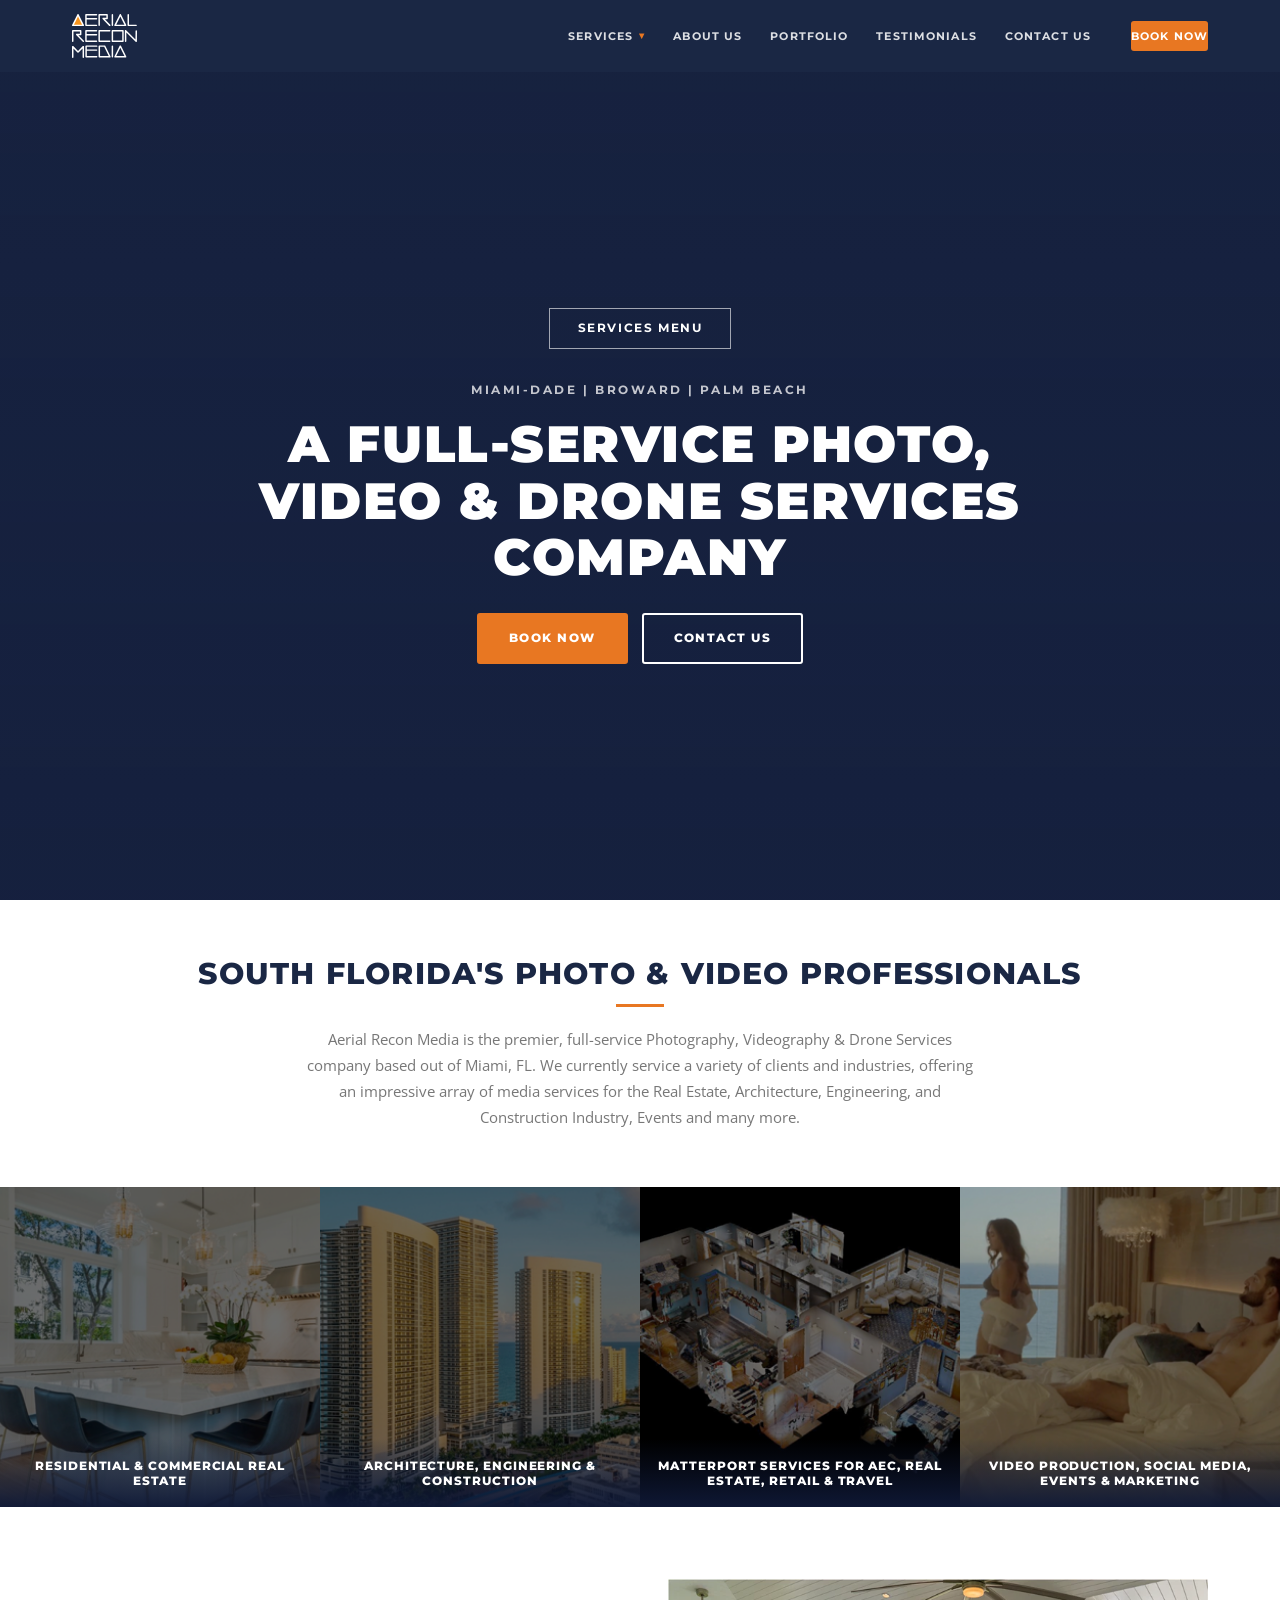
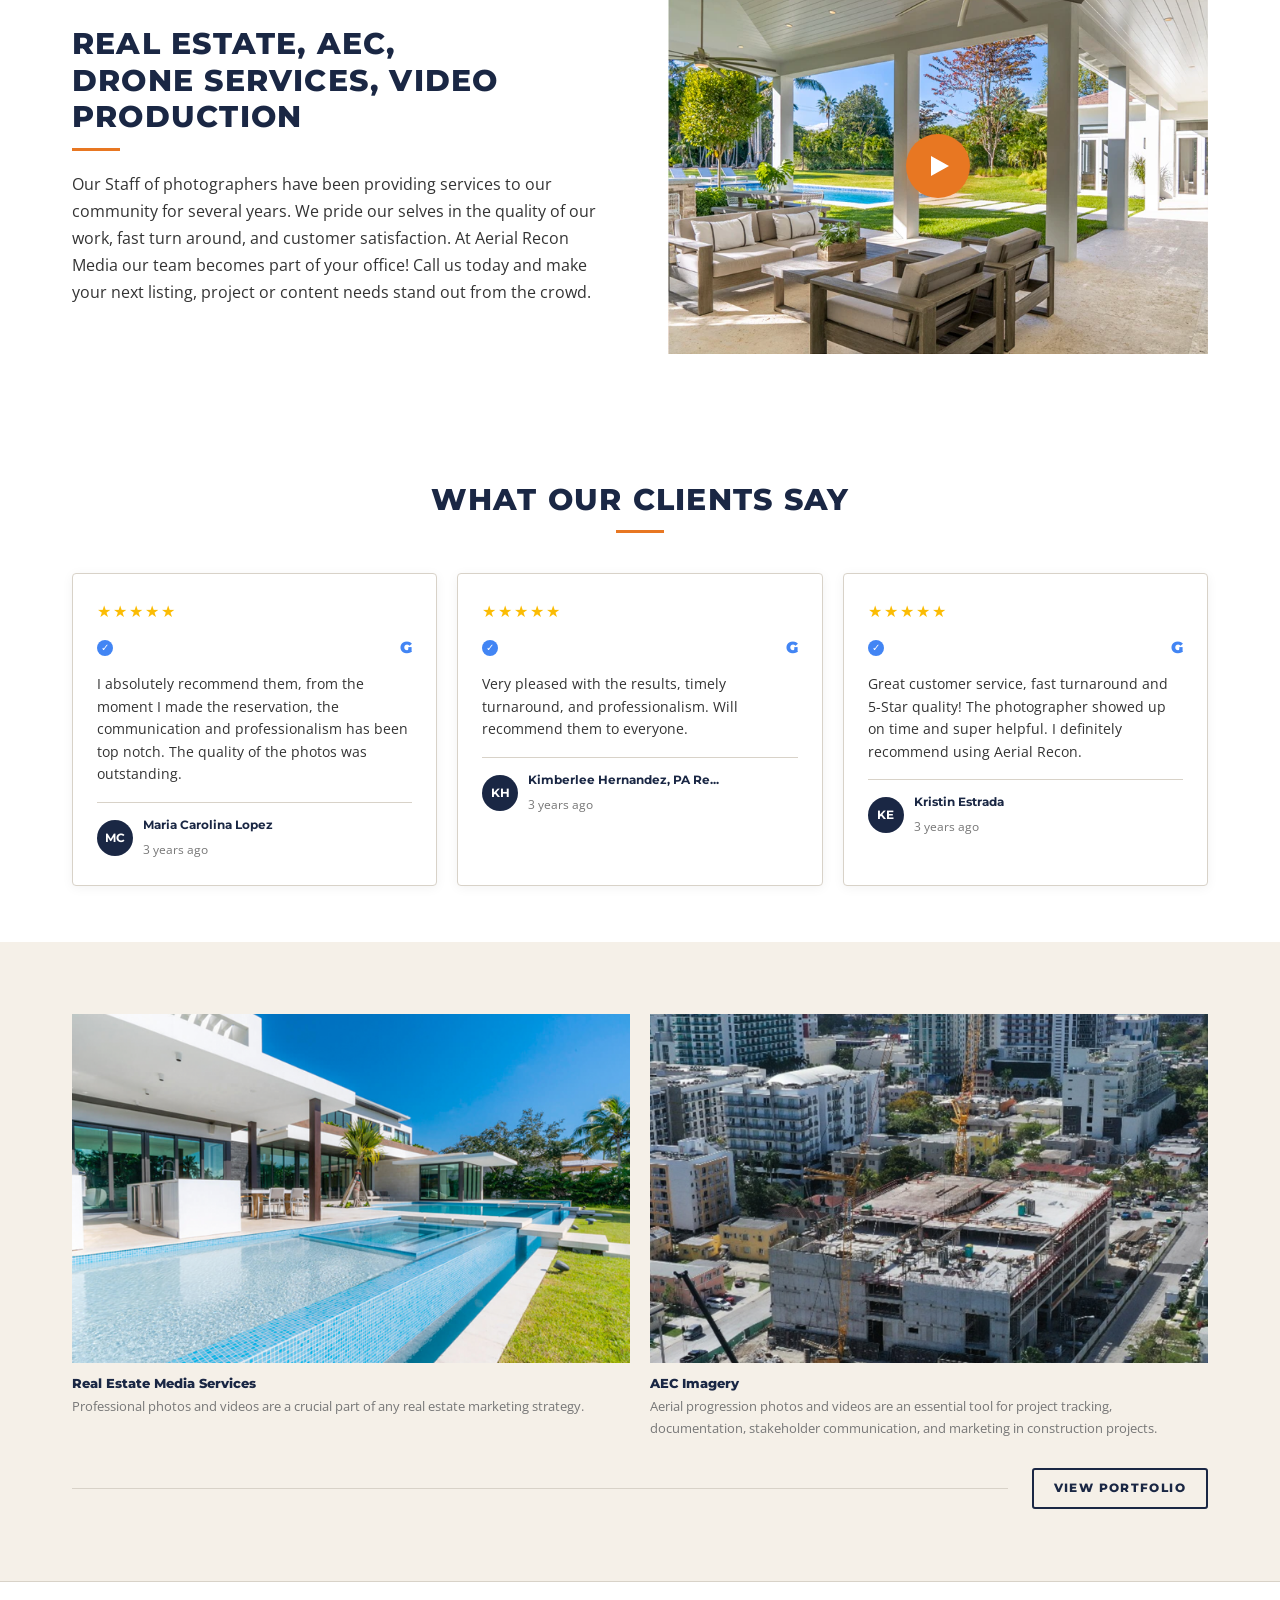
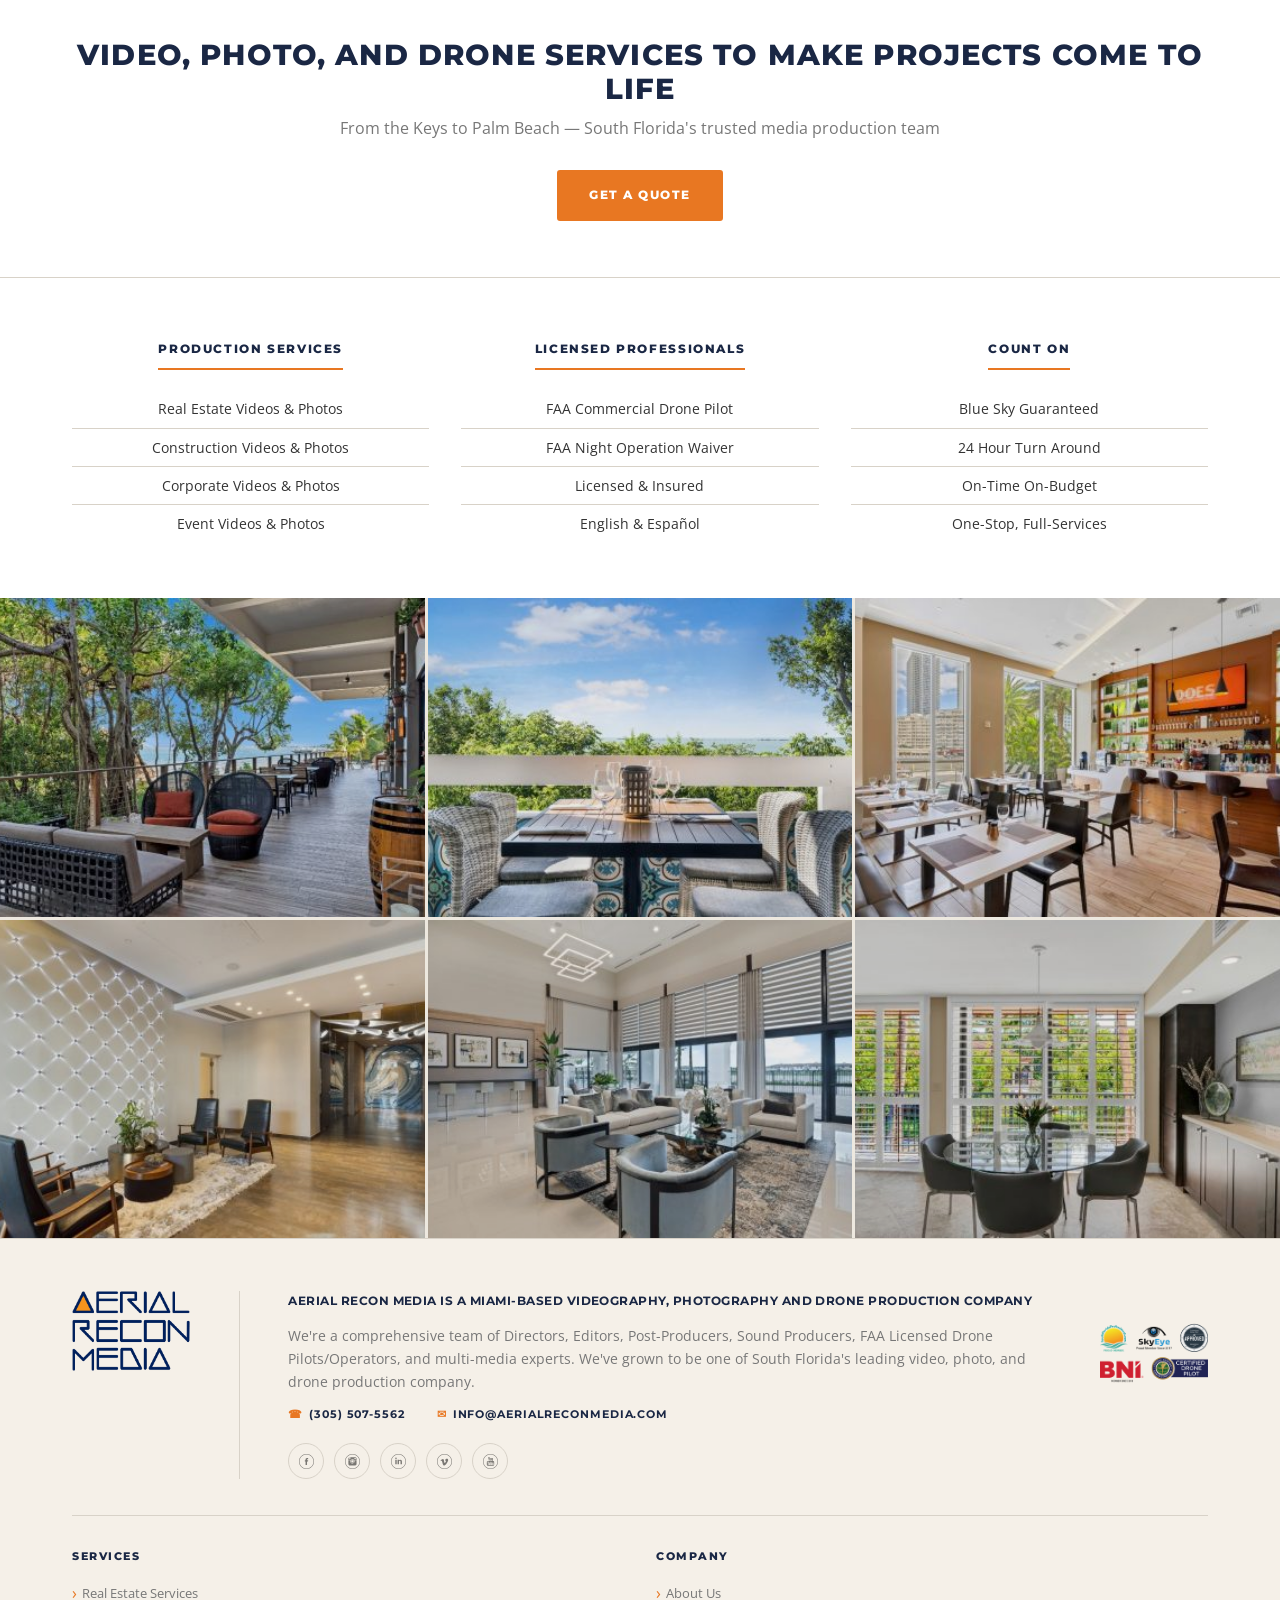
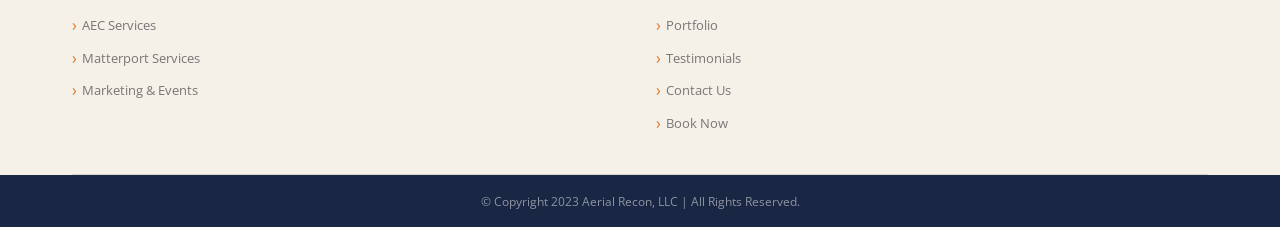
==== commit de4de5ee: "Fix dropdown hover-gap bug for real, fix Book Now nav spacing, SEO polish pass - Dropdown: rebuilt w" ====
--- a/index.html
+++ b/index.html
@@ -3,10 +3,13 @@
 <head>
   <meta charset="UTF-8">
   <meta name="viewport" content="width=device-width, initial-scale=1.0, maximum-scale=1.0, user-scalable=0">
-  <title>Professional Real Estate Photo and Video Marketing | Aerial Recon Media</title>
-  <meta name="description" content="Aerial Recon Media is the premier, full-service Photography, Videography & Drone Services company based out of Miami, FL.">
-  <meta property="og:title" content="Professional Real Estate Photo and Video Marketing">
-  <meta property="og:description" content="Aerial Recon Media is the premier, full-service Photography, Videography & Drone Services company based out of Miami, FL.">
+  <title>Miami Drone & Real Estate Video | Aerial Recon Media</title>
+  <meta name="description" content="Aerial Recon Media is Miami's premier photography, videography & drone services company serving Miami-Dade, Broward & Palm Beach.">
+  <link rel="canonical" href="https://aerialreconmedia.com/">
+  <meta property="og:title" content="Miami Drone & Real Estate Video | Aerial Recon Media">
+  <meta property="og:description" content="Aerial Recon Media is Miami's premier photography, videography & drone services company serving Miami-Dade, Broward & Palm Beach.">
+  <meta property="og:url" content="https://aerialreconmedia.com/">
+  <meta property="og:site_name" content="Aerial Recon Media">
   <meta property="og:image" content="images/hero-og.jpg">
   <meta property="og:type" content="website">
   <meta name="twitter:card" content="summary_large_image">
@@ -15,6 +18,37 @@
   <link rel="preconnect" href="https://fonts.gstatic.com" crossorigin>
   <link href="https://fonts.googleapis.com/css2?family=Montserrat:wght@400;700;800;900&family=Open+Sans:wght@400;600&display=swap" rel="stylesheet">
   <link rel="stylesheet" href="css/style.css">
+  <script type="application/ld+json">
+  {
+    "@context": "https://schema.org",
+    "@type": "LocalBusiness",
+    "name": "Aerial Recon Media",
+    "image": "https://aerialreconmedia.com/images/hero-og.jpg",
+    "url": "https://aerialreconmedia.com/",
+    "telephone": "+13055075562",
+    "email": "info@aerialreconmedia.com",
+    "priceRange": "$$",
+    "address": {
+      "@type": "PostalAddress",
+      "addressLocality": "Miami",
+      "addressRegion": "FL",
+      "addressCountry": "US"
+    },
+    "areaServed": [
+      {"@type": "AdministrativeArea", "name": "Miami-Dade County"},
+      {"@type": "AdministrativeArea", "name": "Broward County"},
+      {"@type": "AdministrativeArea", "name": "Palm Beach County"}
+    ],
+    "sameAs": [
+      "https://www.facebook.com/aerialreconmedia",
+      "https://www.instagram.com/aerial_recon/",
+      "https://www.linkedin.com/company/aerial-recon-llc",
+      "https://vimeo.com/aerialreconmedia",
+      "https://www.youtube.com/@aerialreconmedia"
+    ],
+    "description": "Full-service photography, videography & drone services company based in Miami, FL serving the Real Estate, Architecture, Engineering, Construction, and Events industries."
+  }
+  </script>
 </head>
 <body>
 
@@ -101,22 +135,22 @@
 <section aria-label="Services">
   <div class="service-cards">
     <div class="service-card reveal">
-      <img src="images/table.png" alt="Residential and Commercial Real Estate photography" loading="lazy">
+      <img src="images/miami-real-estate-photography-dining-room.png" alt="Miami residential and commercial real estate photography services" loading="lazy">
       <div class="service-card__label"><h2>Residential &amp; Commercial Real Estate</h2></div>
       <a href="real-estate/index.html" class="service-card__link" aria-label="Real Estate Services"></a>
     </div>
     <div class="service-card reveal reveal-delay-1">
-      <img src="images/building.png" alt="Architecture Engineering Construction photography" loading="lazy">
+      <img src="images/miami-aec-drone-photography-skyscraper.png" alt="Miami architecture, engineering and construction drone photography" loading="lazy">
       <div class="service-card__label"><h2>Architecture, Engineering &amp; Construction</h2></div>
       <a href="aec/index.html" class="service-card__link" aria-label="AEC Services"></a>
     </div>
     <div class="service-card reveal reveal-delay-2">
-      <img src="images/matterport.png" alt="Matterport 3D Virtual Tour" loading="lazy">
+      <img src="images/miami-matterport-3d-tour-home.png" alt="Matterport 3D virtual tour services for Miami real estate" loading="lazy">
       <div class="service-card__label"><h2>Matterport Services for AEC, Real Estate, Retail &amp; Travel</h2></div>
       <a href="matterport/index.html" class="service-card__link" aria-label="Matterport Services"></a>
     </div>
     <div class="service-card reveal reveal-delay-3">
-      <img src="images/couple.png" alt="Video Production Social Media Events" loading="lazy">
+      <img src="images/miami-real-estate-video-production-bedroom.png" alt="Miami video production for social media, events and marketing" loading="lazy">
       <div class="service-card__label"><h2>Video Production, Social Media, Events &amp; Marketing</h2></div>
       <a href="marketing-events/index.html" class="service-card__link" aria-label="Marketing and Event Services"></a>
     </div>
@@ -207,19 +241,19 @@
     <div class="portfolio-2up">
       <div class="portfolio-2up-item">
         <a href="real-estate/index.html">
-          <img src="images/real-estate-sales.png" alt="Real Estate Media Services — modern house with pool" loading="lazy">
+          <img src="images/miami-real-estate-media-services-pool-house.png" alt="Real Estate Media Services — modern house with pool" loading="lazy">
         </a>
         <div class="portfolio-2up-caption">
-          <h4>Real Estate Media Services</h4>
+          <h3>Real Estate Media Services</h3>
           <p>Professional photos and videos are a crucial part of any real estate marketing strategy.</p>
         </div>
       </div>
       <div class="portfolio-2up-item">
         <a href="aec/index.html">
-          <img src="images/aec-surveying.png" alt="AEC Imagery — aerial view of construction site" loading="lazy">
+          <img src="images/miami-aec-aerial-surveying-construction-site.png" alt="AEC Imagery — aerial view of construction site" loading="lazy">
         </a>
         <div class="portfolio-2up-caption">
-          <h4>AEC Imagery</h4>
+          <h3>AEC Imagery</h3>
           <p>Aerial progression photos and videos are an essential tool for project tracking, documentation, stakeholder communication, and marketing in construction projects.</p>
         </div>
       </div>
@@ -278,12 +312,12 @@
 <!-- PHOTO GALLERY -->
 <section style="background:var(--cream-alt);padding:0;">
   <div class="photo-grid reveal">
-    <img src="images/gallery-1.jpg" alt="View of restaurant deck with tables next to trees and the beach" loading="lazy">
-    <img src="images/gallery-2.jpg" alt="Restaurant table next to trees" loading="lazy">
-    <img src="images/gallery-3.jpg" alt="Inside of a restaurant with tables and a bar" loading="lazy">
-    <img src="images/gallery-4.jpg" alt="Relaxing waiting room in a building" loading="lazy">
-    <img src="images/gallery-5.jpg" alt="Modern living room with shared area" loading="lazy">
-    <img src="images/gallery-6.jpg" alt="Modern Dining room" loading="lazy">
+    <img src="images/miami-restaurant-photography-deck-ocean-view.jpg" alt="Miami restaurant photography — outdoor deck with ocean view" loading="lazy">
+    <img src="images/miami-restaurant-photography-outdoor-dining.jpg" alt="Miami restaurant photography — outdoor dining table setting" loading="lazy">
+    <img src="images/miami-restaurant-photography-bar-interior.jpg" alt="Miami restaurant photography — interior bar and dining area" loading="lazy">
+    <img src="images/miami-commercial-photography-waiting-room.jpg" alt="Miami commercial photography — building waiting room interior" loading="lazy">
+    <img src="images/miami-commercial-photography-living-room-bar.jpg" alt="Miami commercial photography — modern living room with bar area" loading="lazy">
+    <img src="images/miami-commercial-photography-dining-room.jpg" alt="Miami commercial photography — modern dining room interior" loading="lazy">
   </div>
 </section>
 
--- a/css/style.css
+++ b/css/style.css
@@ -107,6 +107,15 @@
 .section--dark   { background: #1a1f2e; }
 
 .text-center { text-align: center; }
+.sr-only {
+  position: absolute;
+  width: 1px; height: 1px;
+  padding: 0; margin: -1px;
+  overflow: hidden;
+  clip: rect(0,0,0,0);
+  white-space: nowrap;
+  border: 0;
+}
 .mt-sm { margin-top: 1rem; }
 .mt-md { margin-top: 2rem; }
 .mt-lg { margin-top: 3rem; }
@@ -206,24 +215,45 @@
 .nav-links > li > a.active { color: var(--orange); }
 
 .has-dropdown { position: relative; }
+.has-dropdown > a {
+  cursor: pointer;
+}
 .has-dropdown > a::after {
   content: '▾';
   font-size: 0.6rem;
   color: var(--orange);
   margin-left: 2px;
-}
+  transition: transform 0.2s;
+}
+.has-dropdown.open > a::after,
+.has-dropdown:hover > a::after { transform: rotate(180deg); }
+
+/* The dropdown sits flush against the trigger (top:100%, no gap) so
+   :hover never breaks crossing into it. visibility+opacity (not
+   display) is used so the panel always has real layout/paint, just
+   invisible and non-interactive when closed — this avoids any
+   stacking-order ambiguity with negative z-index tricks. */
 .dropdown {
-  display: none;
   position: absolute;
-  top: calc(100% + 12px);
+  top: 100%;
   left: 0;
+  margin-top: 0;
+  min-width: 240px;
   background: var(--white);
   border-top: 3px solid var(--orange);
   box-shadow: 0 8px 24px rgba(0,0,0,0.15);
-  min-width: 240px;
-  z-index: 100;
-}
-.has-dropdown:hover .dropdown { display: block; }
+  z-index: 1000;
+  visibility: hidden;
+  opacity: 0;
+  pointer-events: none;
+  transition: opacity 0.12s ease;
+}
+.has-dropdown:hover .dropdown,
+.has-dropdown.open .dropdown {
+  visibility: visible;
+  opacity: 1;
+  pointer-events: auto;
+}
 .dropdown a {
   display: block;
   padding: 11px 20px;
@@ -236,7 +266,7 @@
   border-bottom: 1px solid var(--border);
   transition: all 0.15s;
 }
-.dropdown a:last-child { border-bottom: none; }
+.dropdown li:last-child a { border-bottom: none; }
 .dropdown a:hover { color: var(--orange); padding-left: 26px; background: var(--cream); }
 
 .nav-cta {
@@ -249,6 +279,7 @@
   color: #fff !important;
   padding: 9px 18px;
   border-radius: 3px;
+  margin-left: 0.75rem;
   transition: background 0.2s;
 }
 .nav-cta:hover { background: var(--orange-dk) !important; }
@@ -422,7 +453,9 @@
   padding: 56px 0;
   text-align: center;
 }
+.intro-section--page-top { padding-top: calc(var(--nav-h) + 48px); }
 .intro-section h2 { color: var(--navy); margin-bottom: 0.75rem; }
+.intro-section h1 { color: var(--navy); margin-bottom: 0.75rem; font-size: clamp(1.6rem, 3vw, 2.2rem); }
 .intro-section p { max-width: 680px; margin: 0 auto; color: var(--muted); font-size: 0.95rem; }
 
 /* ============================================
@@ -686,10 +719,12 @@
 .portfolio-2up-caption {
   margin-top: 10px;
 }
-.portfolio-2up-caption h4 {
+.portfolio-2up-caption h3 {
   font-size: 0.82rem;
   color: var(--navy);
   margin-bottom: 2px;
+  letter-spacing: normal;
+  text-transform: none;
 }
 .portfolio-2up-caption p {
   font-size: 0.8rem;
@@ -811,8 +846,10 @@
   background: var(--white);
   border-top: 2px solid var(--orange);
 }
-.video-thumb__title h4 {
+.video-thumb__title h3 {
   font-size: 0.7rem;
+  font-weight: 700;
+  letter-spacing: 0.06em;
   color: var(--navy);
   margin: 0;
 }
@@ -856,7 +893,7 @@
   background: var(--white);
   border-top: 2px solid var(--orange);
 }
-.matterport-card__title h4 { font-size: 0.7rem; color: var(--navy); margin: 0; }
+.matterport-card__title h3 { font-size: 0.7rem; font-weight: 700; letter-spacing: 0.06em; color: var(--navy); margin: 0; }
 
 /* ============================================
    CORE VALUES
@@ -1154,3 +1191,4 @@
   .photo-grid    { grid-template-columns: 1fr; }
   .video-grid    { grid-template-columns: 1fr; }
 }
+
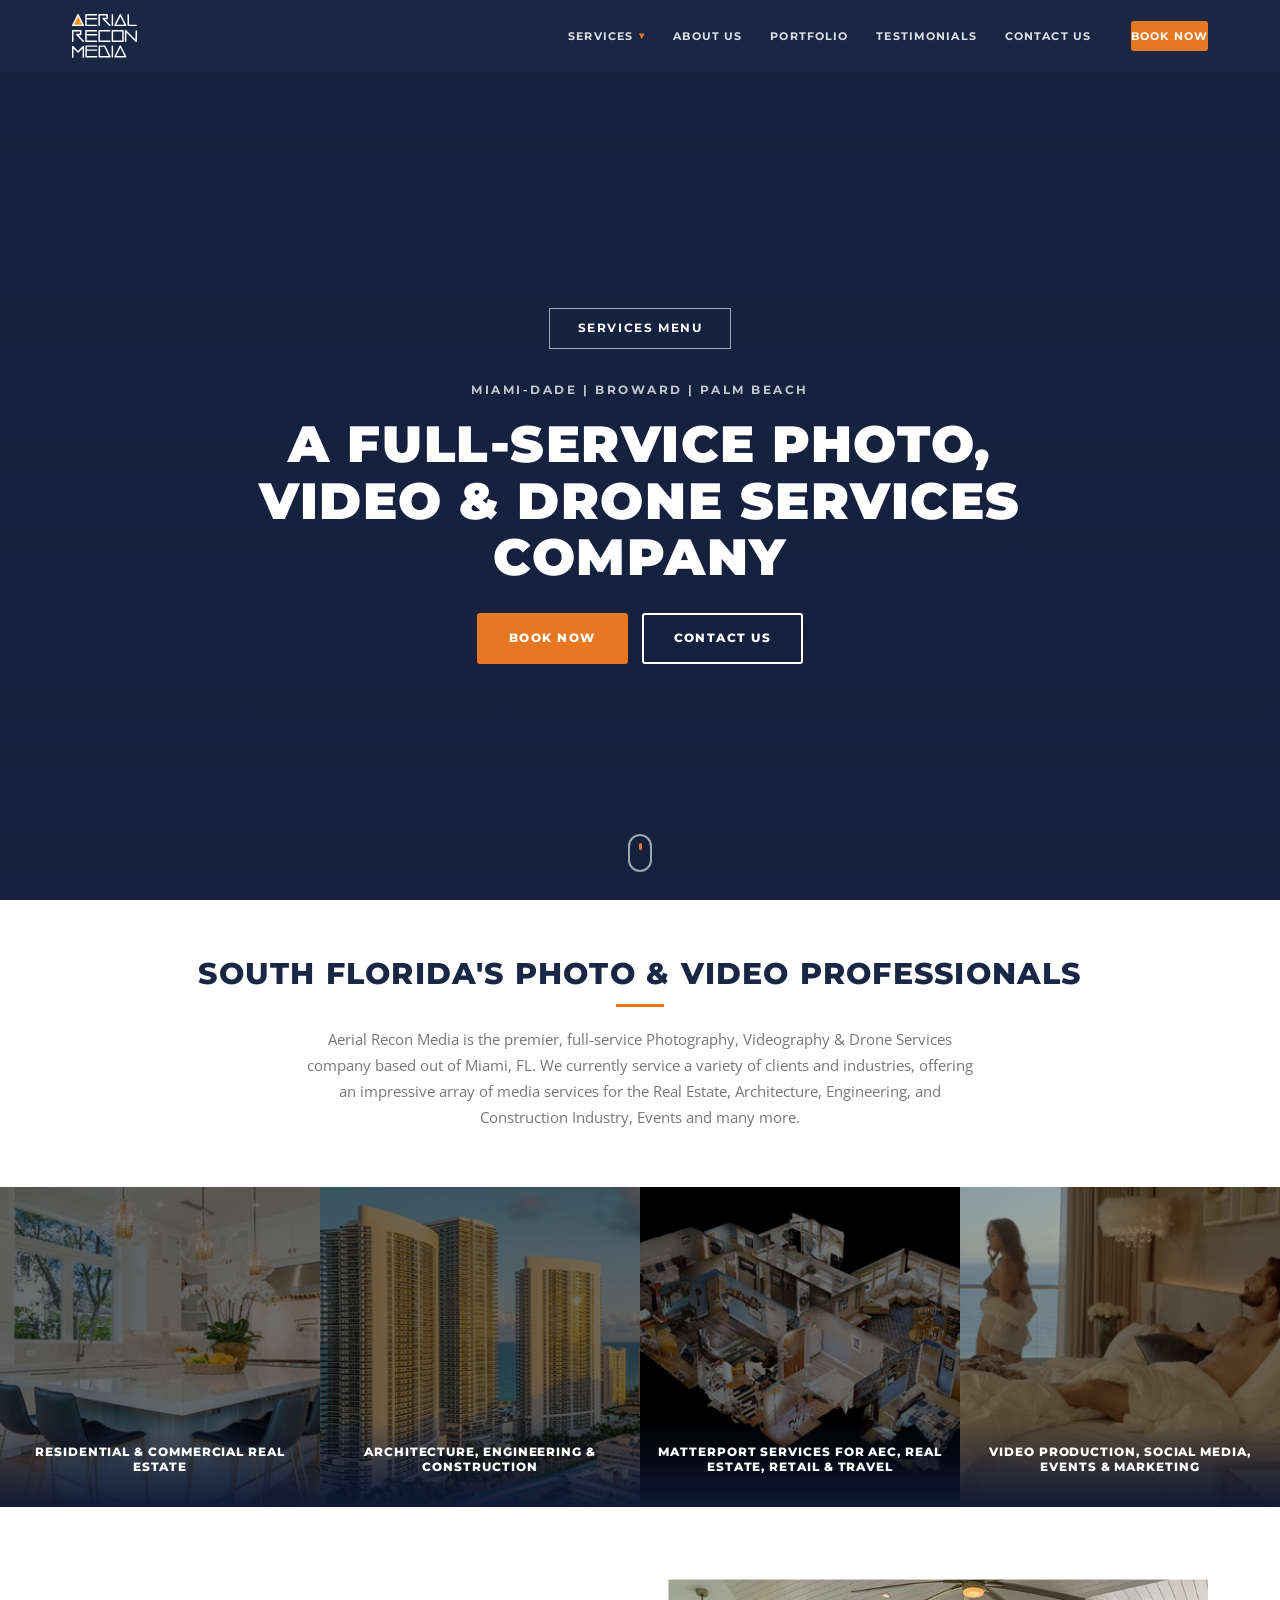
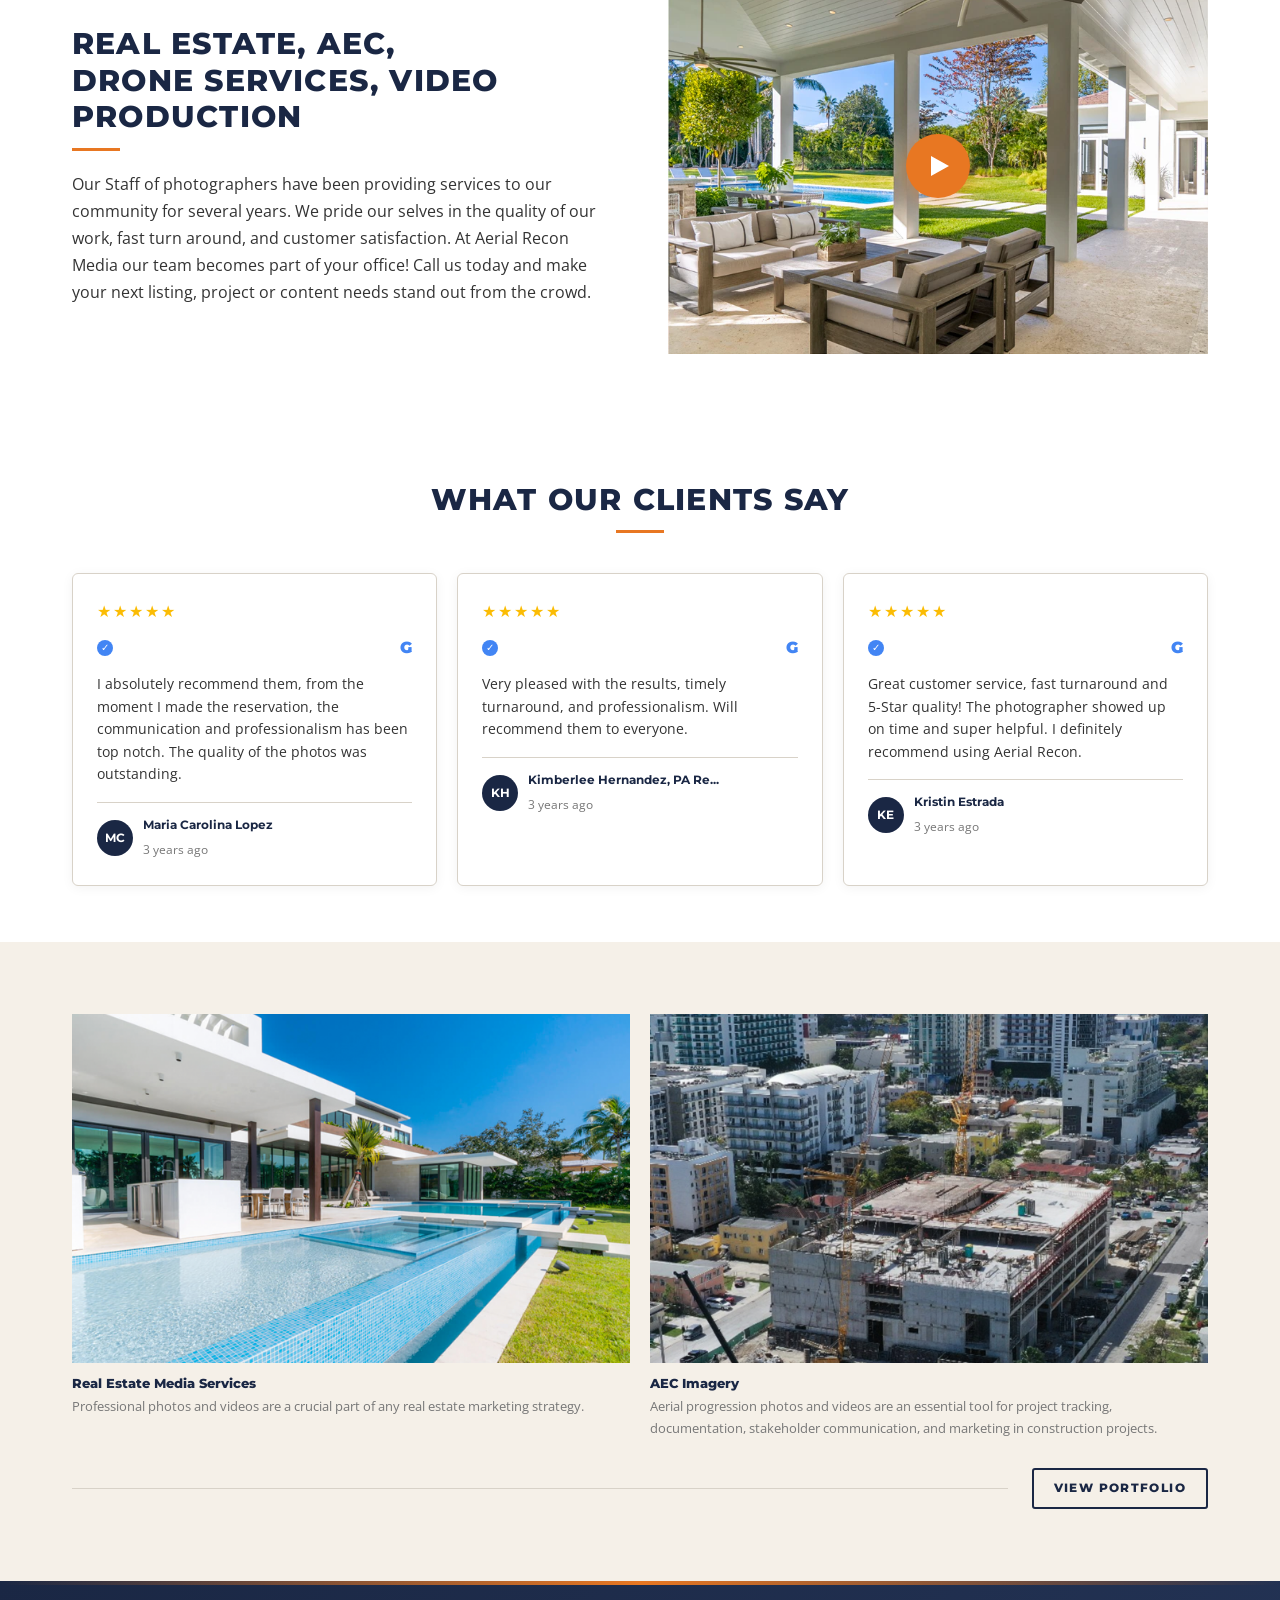
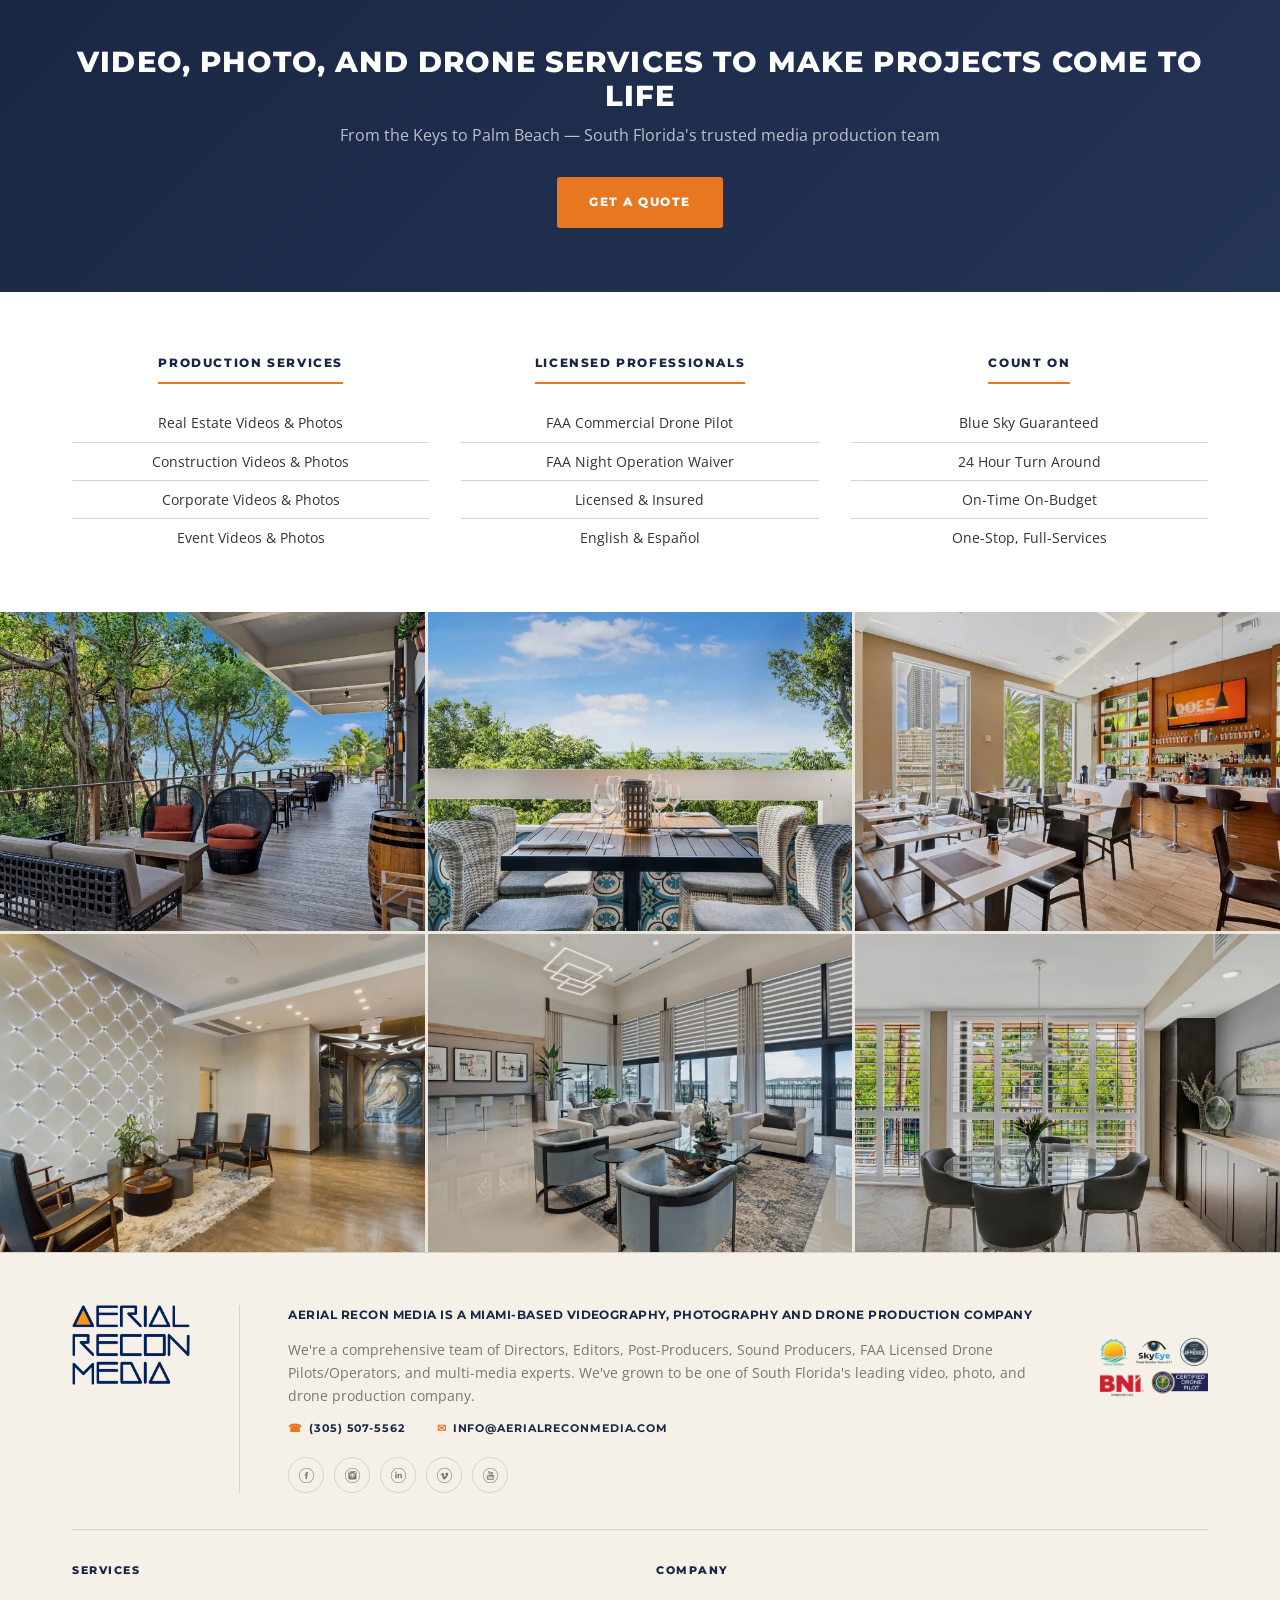
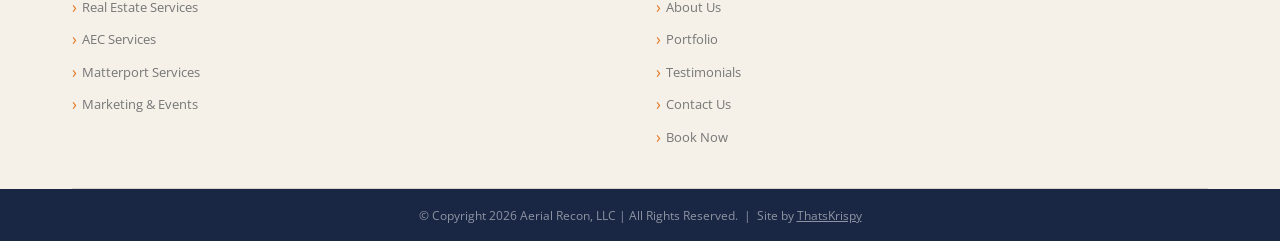
==== commit 5f27981b: "Footer 2026 + Site by ThatsKrispy, fix gallery fuzziness, lazy hero video, modern visual polish - Fo" ====
--- a/index.html
+++ b/index.html
@@ -102,13 +102,9 @@
 
 <!-- HERO -->
 <section class="home-hero" aria-label="Hero">
-  <div class="home-hero__video-wrap">
-    <iframe
-      src="https://player.vimeo.com/video/809340017?background=1&autoplay=1&loop=1&muted=1&dnt=1"
-      title="Aerial Recon Media showreel"
-      allow="autoplay"
-      loading="eager">
-    </iframe>
+  <div class="home-hero__video-wrap" id="heroVideoWrap" data-vimeo-bg="809340017">
+    <!-- Poster shows instantly; the Vimeo iframe is injected after load so it never blocks first paint -->
+    <img class="home-hero__poster" src="images/hero-og.jpg" alt="Aerial drone view of the Miami coastline at sunset">
   </div>
   <div class="home-hero__overlay"></div>
   <div class="home-hero__content">
@@ -120,6 +116,7 @@
       <a href="contact/index.html" class="btn btn--outline-white">Contact Us</a>
     </div>
   </div>
+  <div class="home-hero__scroll-cue" aria-hidden="true"></div>
 </section>
 
 <!-- INTRO -->
@@ -312,12 +309,12 @@
 <!-- PHOTO GALLERY -->
 <section style="background:var(--cream-alt);padding:0;">
   <div class="photo-grid reveal">
-    <img src="images/miami-restaurant-photography-deck-ocean-view.jpg" alt="Miami restaurant photography — outdoor deck with ocean view" loading="lazy">
-    <img src="images/miami-restaurant-photography-outdoor-dining.jpg" alt="Miami restaurant photography — outdoor dining table setting" loading="lazy">
-    <img src="images/miami-restaurant-photography-bar-interior.jpg" alt="Miami restaurant photography — interior bar and dining area" loading="lazy">
-    <img src="images/miami-commercial-photography-waiting-room.jpg" alt="Miami commercial photography — building waiting room interior" loading="lazy">
-    <img src="images/miami-commercial-photography-living-room-bar.jpg" alt="Miami commercial photography — modern living room with bar area" loading="lazy">
-    <img src="images/miami-commercial-photography-dining-room.jpg" alt="Miami commercial photography — modern dining room interior" loading="lazy">
+    <img src="images/miami-restaurant-photography-deck-ocean-view.webp" alt="Miami restaurant photography — outdoor deck with ocean view" loading="lazy">
+    <img src="images/miami-restaurant-photography-outdoor-dining.webp" alt="Miami restaurant photography — outdoor dining table setting" loading="lazy">
+    <img src="images/miami-restaurant-photography-bar-interior.webp" alt="Miami restaurant photography — interior bar and dining area" loading="lazy">
+    <img src="images/miami-commercial-photography-waiting-room.webp" alt="Miami commercial photography — building waiting room interior" loading="lazy">
+    <img src="images/miami-commercial-photography-living-room-bar.webp" alt="Miami commercial photography — modern living room with bar area" loading="lazy">
+    <img src="images/miami-commercial-photography-dining-room.webp" alt="Miami commercial photography — modern dining room interior" loading="lazy">
   </div>
 </section>
 
@@ -374,7 +371,7 @@
 
   <div class="footer-bottom">
     <div class="container">
-      <p>&copy; Copyright 2023 Aerial Recon, LLC | All Rights Reserved.</p>
+      <p>&copy; Copyright 2026 Aerial Recon, LLC | All Rights Reserved. &nbsp;|&nbsp; Site by <a href="https://thatskrispy.com" target="_blank" rel="noopener" style="color:inherit;text-decoration:underline;">ThatsKrispy</a></p>
     </div>
   </div>
 </footer>
--- a/css/style.css
+++ b/css/style.css
@@ -369,6 +369,7 @@
   position: absolute;
   inset: 0;
   overflow: hidden;
+  background: var(--navy);
 }
 .home-hero__video-wrap iframe {
   position: absolute;
@@ -381,6 +382,49 @@
   pointer-events: none;
   border: none;
 }
+.home-hero__poster {
+  position: absolute;
+  inset: 0;
+  width: 100%;
+  height: 100%;
+  object-fit: cover;
+  /* gentle ken-burns drift while the video loads — feels alive, not static */
+  animation: heroDrift 24s ease-in-out infinite alternate;
+}
+@keyframes heroDrift {
+  from { transform: scale(1.04) translate(0, 0); }
+  to   { transform: scale(1.12) translate(-1.5%, -1.5%); }
+}
+@media (prefers-reduced-motion: reduce) {
+  .home-hero__poster { animation: none; transform: scale(1.04); }
+}
+.home-hero__scroll-cue {
+  position: absolute;
+  bottom: 28px;
+  left: 50%;
+  transform: translateX(-50%);
+  width: 24px;
+  height: 38px;
+  border: 2px solid rgba(255,255,255,0.6);
+  border-radius: 12px;
+  z-index: 3;
+}
+.home-hero__scroll-cue::before {
+  content: '';
+  position: absolute;
+  top: 7px; left: 50%;
+  width: 3px; height: 7px;
+  margin-left: -1.5px;
+  background: var(--orange);
+  border-radius: 2px;
+  animation: scrollCue 1.8s ease-in-out infinite;
+}
+@keyframes scrollCue {
+  0% { opacity: 0; transform: translateY(0); }
+  40% { opacity: 1; }
+  80% { opacity: 0; transform: translateY(12px); }
+  100% { opacity: 0; }
+}
 .home-hero__overlay {
   position: absolute;
   inset: 0;
@@ -476,23 +520,38 @@
   width: 100%;
   height: 100%;
   object-fit: cover;
-  transition: transform 0.5s ease;
+  transition: transform 0.6s cubic-bezier(0.2,0.8,0.2,1), filter 0.4s ease;
   filter: brightness(0.72);
 }
-.service-card:hover img { transform: scale(1.06); filter: brightness(0.85); }
+.service-card:hover img { transform: scale(1.08); filter: brightness(0.9); }
 .service-card__label {
   position: absolute;
   bottom: 0; left: 0; right: 0;
-  padding: 20px 16px 18px;
-  background: linear-gradient(to top, rgba(15,25,55,0.95) 0%, transparent 100%);
+  padding: 24px 16px 20px;
+  background: linear-gradient(to top, rgba(15,25,55,0.96) 0%, rgba(15,25,55,0.4) 55%, transparent 100%);
   text-align: center;
-}
+  transition: padding-bottom 0.3s ease;
+}
+.service-card:hover .service-card__label { padding-bottom: 26px; }
 .service-card__label h2 {
   font-size: 0.72rem;
   letter-spacing: 0.08em;
   color: #fff;
   line-height: 1.3;
-}
+  position: relative;
+  padding-bottom: 12px;
+}
+/* animated orange underline that grows on hover */
+.service-card__label h2::after {
+  content: '';
+  position: absolute;
+  bottom: 0; left: 50%;
+  width: 0; height: 2px;
+  background: var(--orange);
+  transform: translateX(-50%);
+  transition: width 0.35s cubic-bezier(0.2,0.8,0.2,1);
+}
+.service-card:hover .service-card__label h2::after { width: 32px; }
 .service-card__link { position: absolute; inset: 0; z-index: 2; }
 
 /* ============================================
@@ -614,9 +673,16 @@
 .review-card {
   background: var(--white);
   border: 1px solid var(--border);
-  border-radius: 4px;
+  border-radius: 6px;
   padding: 24px;
   box-shadow: 0 2px 12px rgba(0,0,0,0.05);
+  transition: transform 0.25s ease, box-shadow 0.25s ease;
+  position: relative;
+  top: 0;
+}
+.review-card:hover {
+  transform: translateY(-4px);
+  box-shadow: 0 12px 28px rgba(20,30,60,0.12);
 }
 .review-stars {
   display: flex;
@@ -736,14 +802,21 @@
    CTA STRIP
    ============================================ */
 .cta-strip {
-  background: var(--white);
-  border-top: 1px solid var(--border);
-  border-bottom: 1px solid var(--border);
-  padding: 56px 0;
+  position: relative;
+  background: linear-gradient(135deg, var(--navy) 0%, #243456 100%);
+  padding: 64px 0;
   text-align: center;
-}
-.cta-strip h2 { margin-bottom: 0.5rem; color: var(--navy); font-size: clamp(1.2rem, 2.5vw, 1.8rem); }
-.cta-strip p { color: var(--muted); margin-bottom: 1.75rem; }
+  overflow: hidden;
+}
+.cta-strip::before {
+  content: '';
+  position: absolute;
+  top: 0; left: 0; right: 0;
+  height: 4px;
+  background: linear-gradient(90deg, transparent, var(--orange), transparent);
+}
+.cta-strip h2 { margin-bottom: 0.5rem; color: #fff; font-size: clamp(1.2rem, 2.5vw, 1.8rem); position: relative; }
+.cta-strip p { color: rgba(255,255,255,0.7); margin-bottom: 1.75rem; position: relative; }
 
 /* ============================================
    TRUST GRID — 3-col, centered, clean
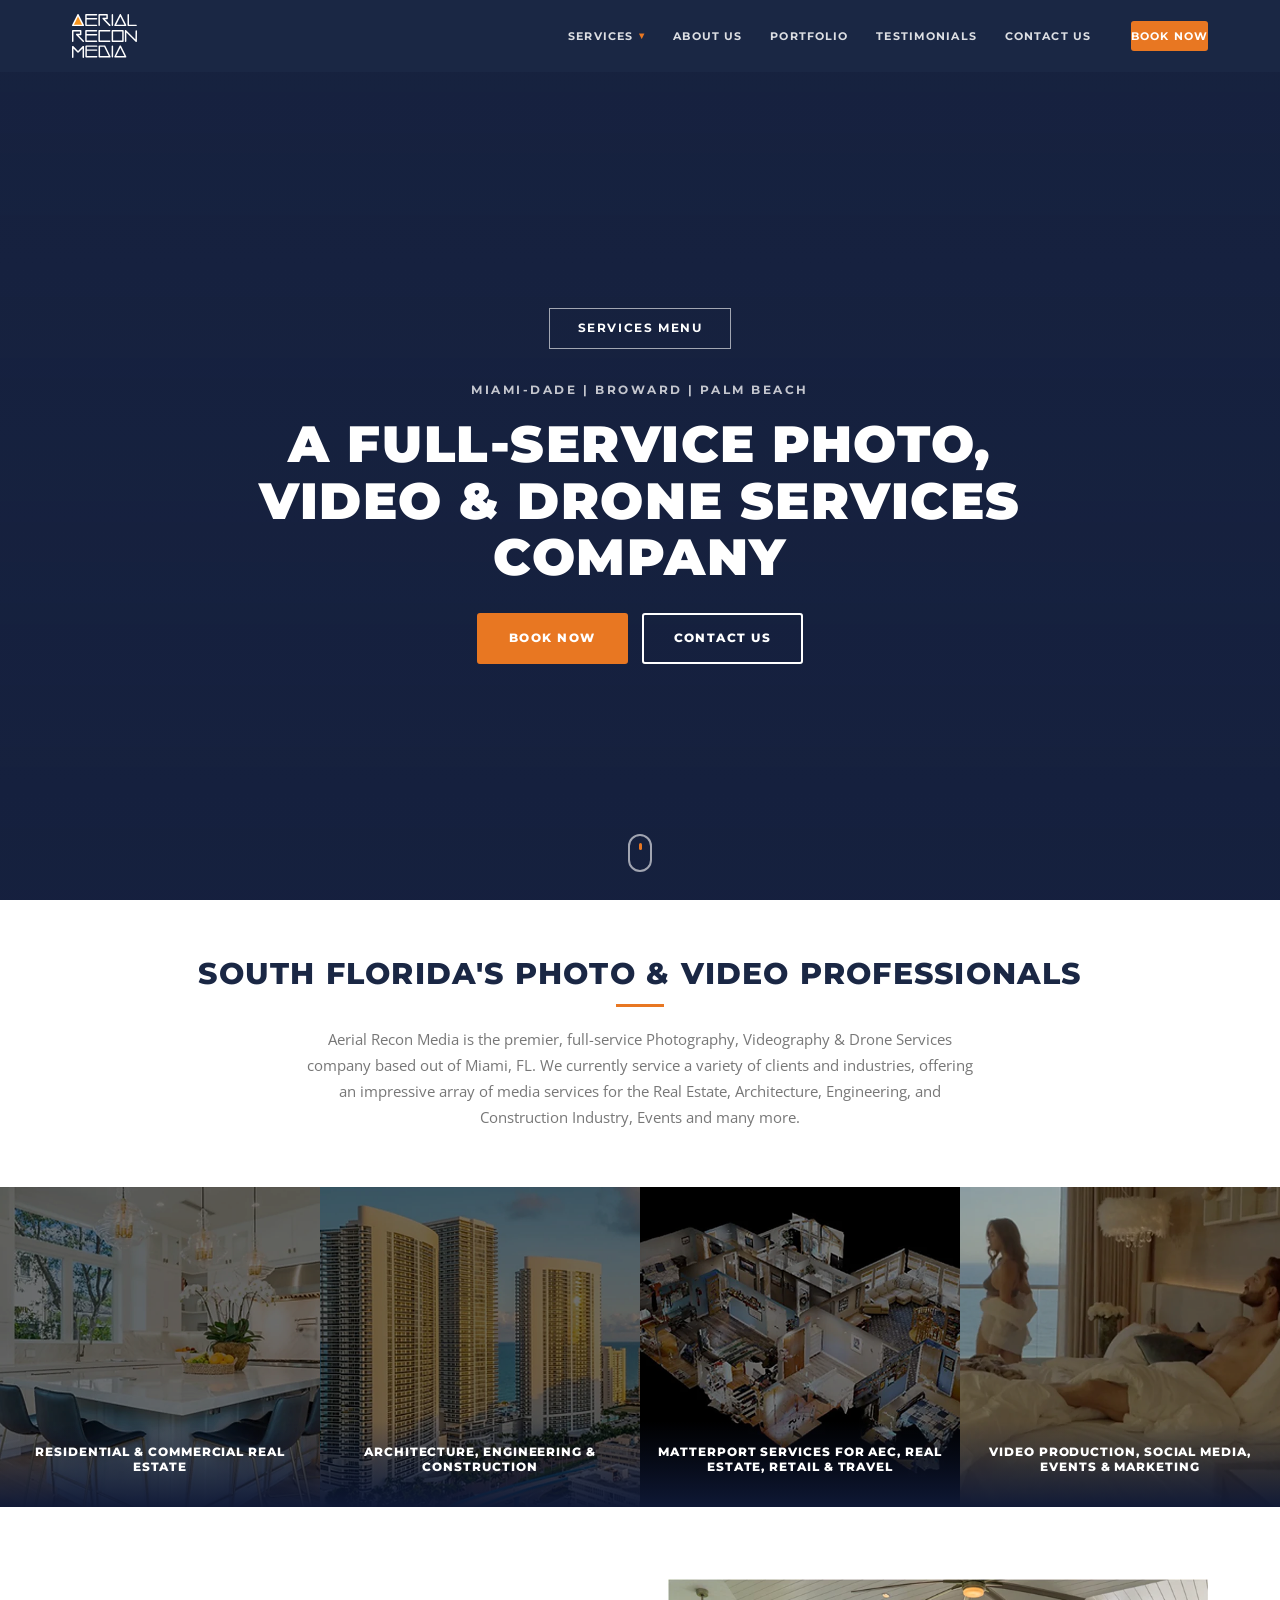
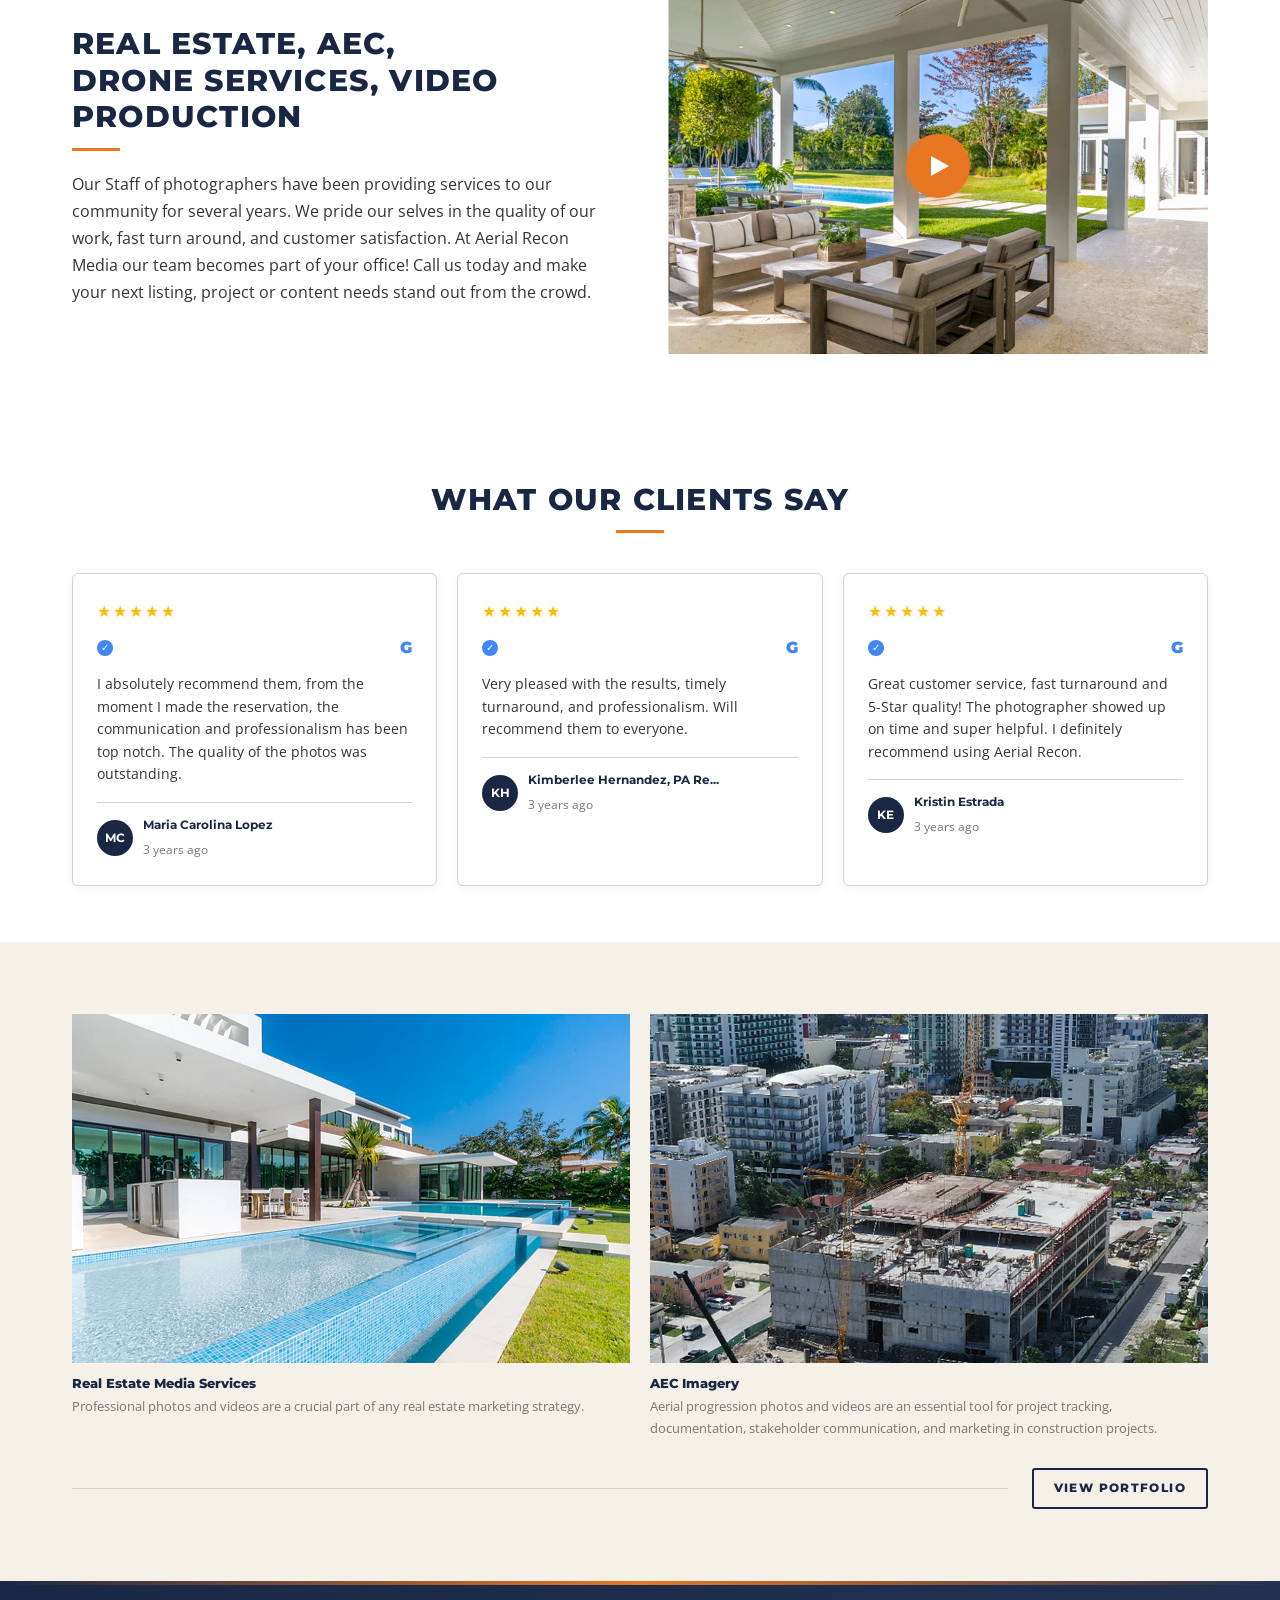
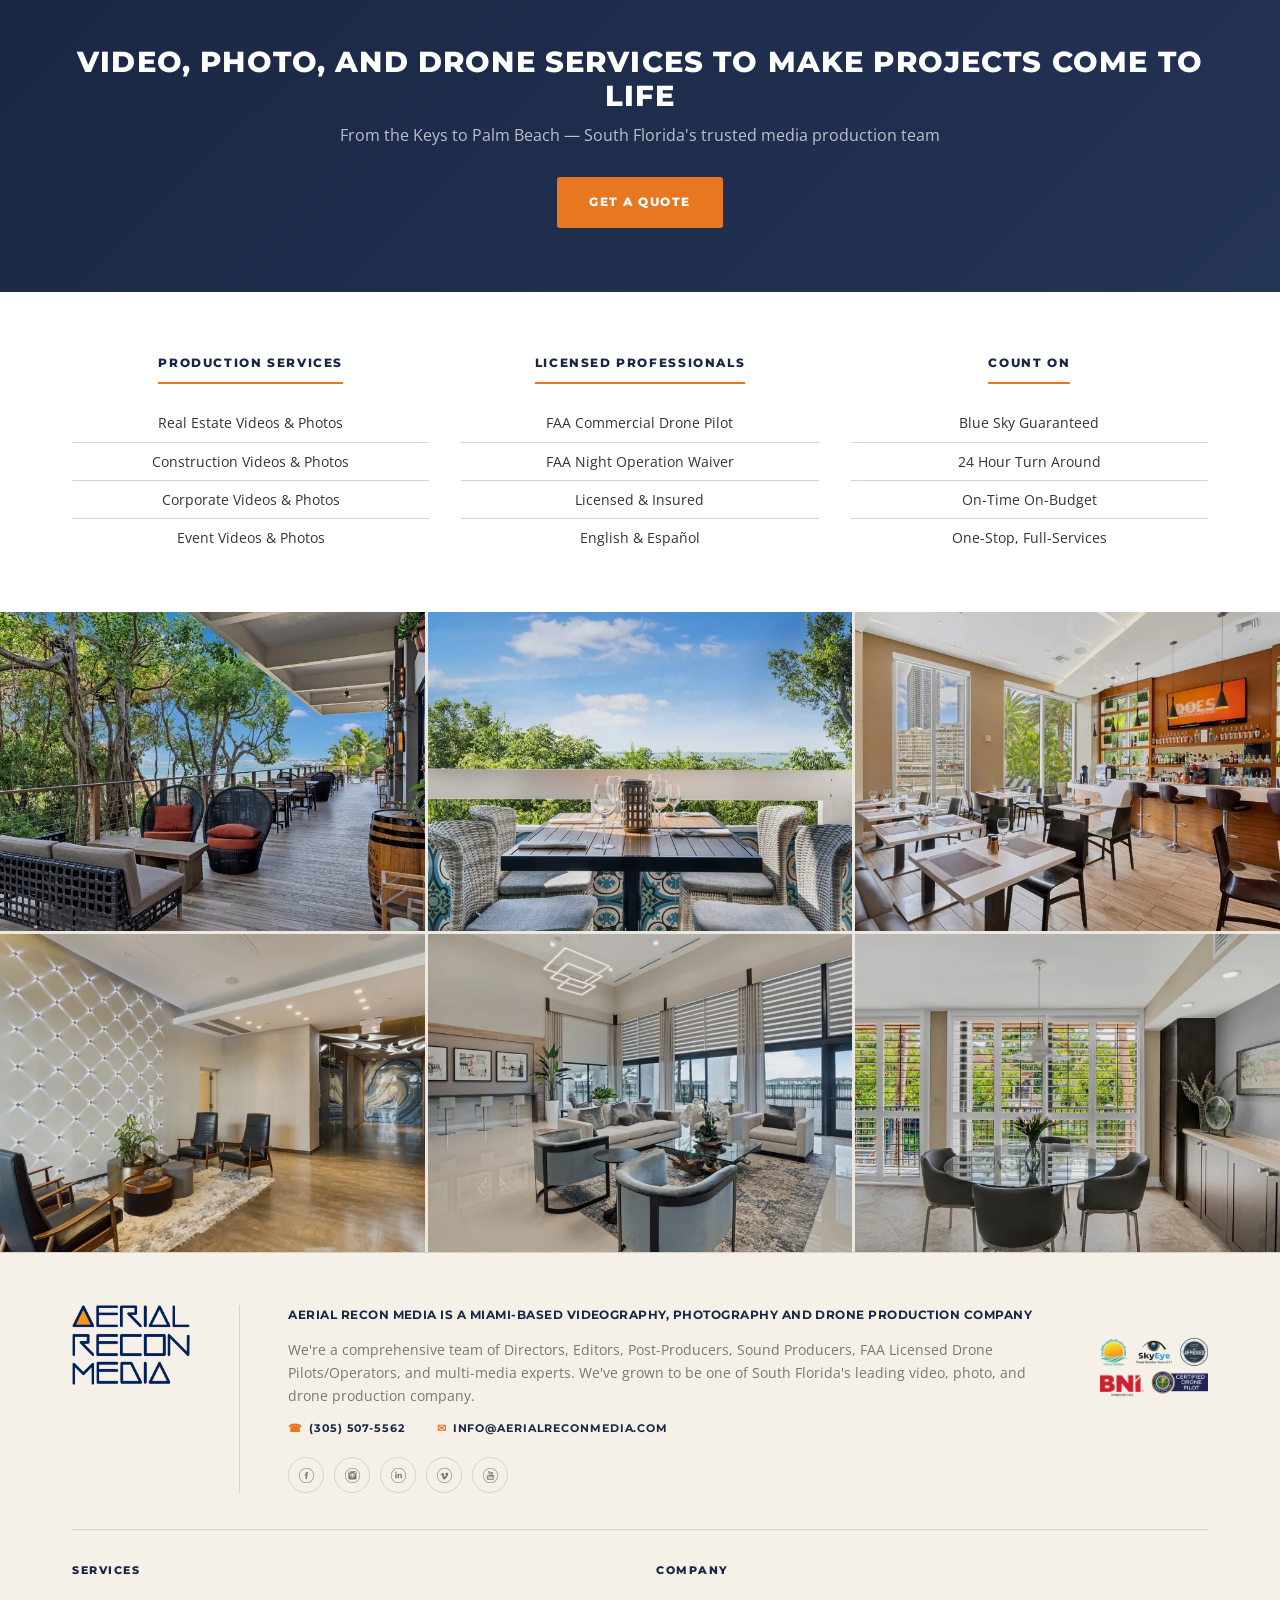
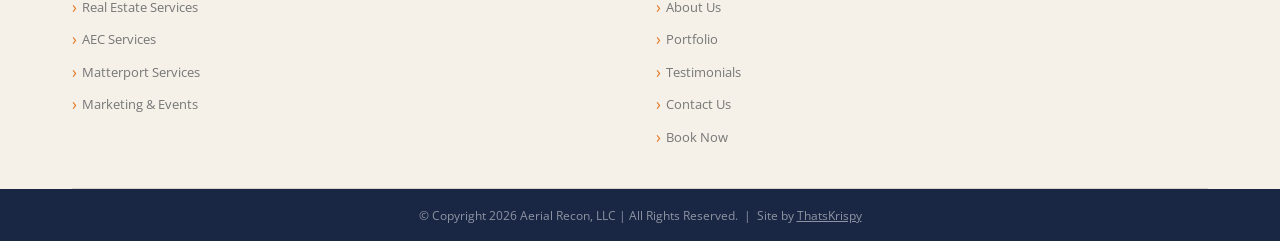
==== commit df2af961: "Fix fuzzy homepage images — upscale + sharpen service cards and portfolio photos to retina-quality W" ====
--- a/index.html
+++ b/index.html
@@ -132,22 +132,22 @@
 <section aria-label="Services">
   <div class="service-cards">
     <div class="service-card reveal">
-      <img src="images/miami-real-estate-photography-dining-room.png" alt="Miami residential and commercial real estate photography services" loading="lazy">
+      <img src="images/miami-real-estate-photography-dining-room.webp" alt="Miami residential and commercial real estate photography services" loading="lazy">
       <div class="service-card__label"><h2>Residential &amp; Commercial Real Estate</h2></div>
       <a href="real-estate/index.html" class="service-card__link" aria-label="Real Estate Services"></a>
     </div>
     <div class="service-card reveal reveal-delay-1">
-      <img src="images/miami-aec-drone-photography-skyscraper.png" alt="Miami architecture, engineering and construction drone photography" loading="lazy">
+      <img src="images/miami-aec-drone-photography-skyscraper.webp" alt="Miami architecture, engineering and construction drone photography" loading="lazy">
       <div class="service-card__label"><h2>Architecture, Engineering &amp; Construction</h2></div>
       <a href="aec/index.html" class="service-card__link" aria-label="AEC Services"></a>
     </div>
     <div class="service-card reveal reveal-delay-2">
-      <img src="images/miami-matterport-3d-tour-home.png" alt="Matterport 3D virtual tour services for Miami real estate" loading="lazy">
+      <img src="images/miami-matterport-3d-tour-home.webp" alt="Matterport 3D virtual tour services for Miami real estate" loading="lazy">
       <div class="service-card__label"><h2>Matterport Services for AEC, Real Estate, Retail &amp; Travel</h2></div>
       <a href="matterport/index.html" class="service-card__link" aria-label="Matterport Services"></a>
     </div>
     <div class="service-card reveal reveal-delay-3">
-      <img src="images/miami-real-estate-video-production-bedroom.png" alt="Miami video production for social media, events and marketing" loading="lazy">
+      <img src="images/miami-real-estate-video-production-bedroom.webp" alt="Miami video production for social media, events and marketing" loading="lazy">
       <div class="service-card__label"><h2>Video Production, Social Media, Events &amp; Marketing</h2></div>
       <a href="marketing-events/index.html" class="service-card__link" aria-label="Marketing and Event Services"></a>
     </div>
@@ -238,7 +238,7 @@
     <div class="portfolio-2up">
       <div class="portfolio-2up-item">
         <a href="real-estate/index.html">
-          <img src="images/miami-real-estate-media-services-pool-house.png" alt="Real Estate Media Services — modern house with pool" loading="lazy">
+          <img src="images/miami-real-estate-media-services-pool-house.webp" alt="Real Estate Media Services — modern house with pool" loading="lazy">
         </a>
         <div class="portfolio-2up-caption">
           <h3>Real Estate Media Services</h3>
@@ -247,7 +247,7 @@
       </div>
       <div class="portfolio-2up-item">
         <a href="aec/index.html">
-          <img src="images/miami-aec-aerial-surveying-construction-site.png" alt="AEC Imagery — aerial view of construction site" loading="lazy">
+          <img src="images/miami-aec-aerial-surveying-construction-site.webp" alt="AEC Imagery — aerial view of construction site" loading="lazy">
         </a>
         <div class="portfolio-2up-caption">
           <h3>AEC Imagery</h3>
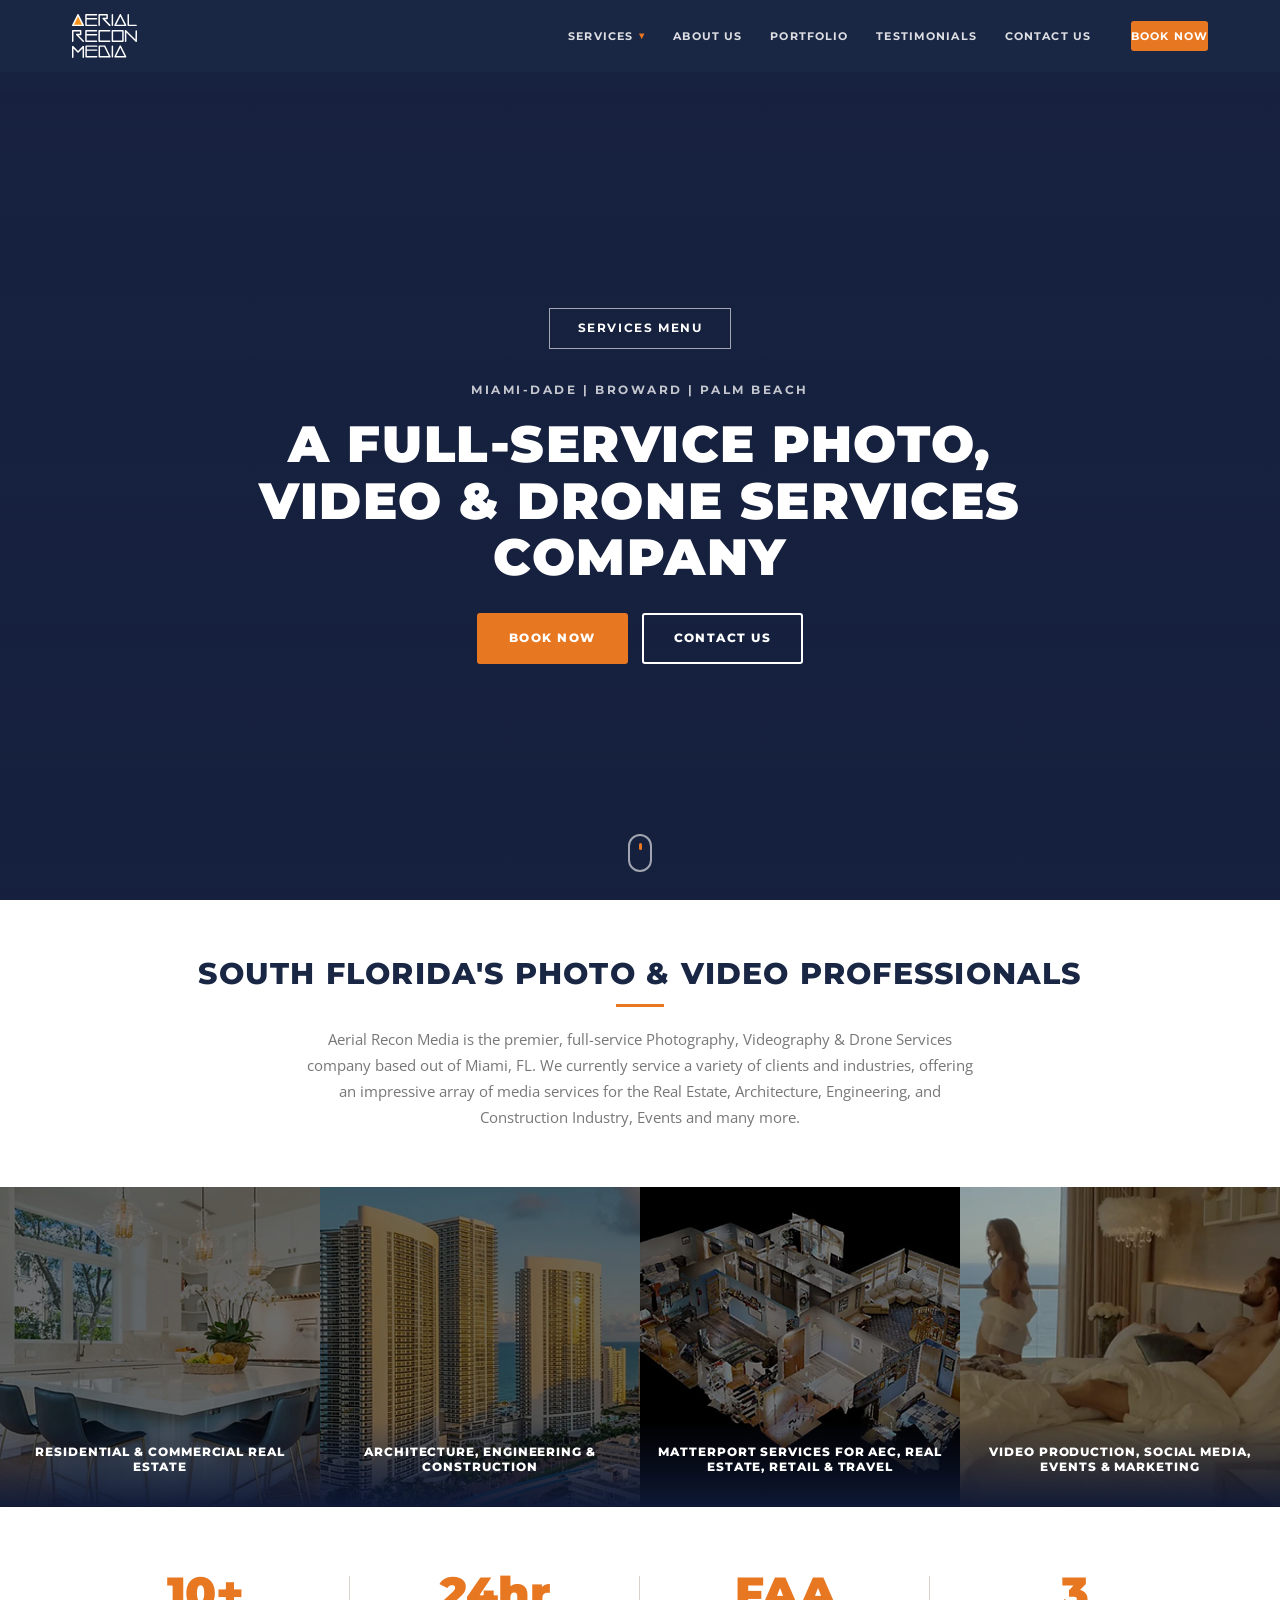
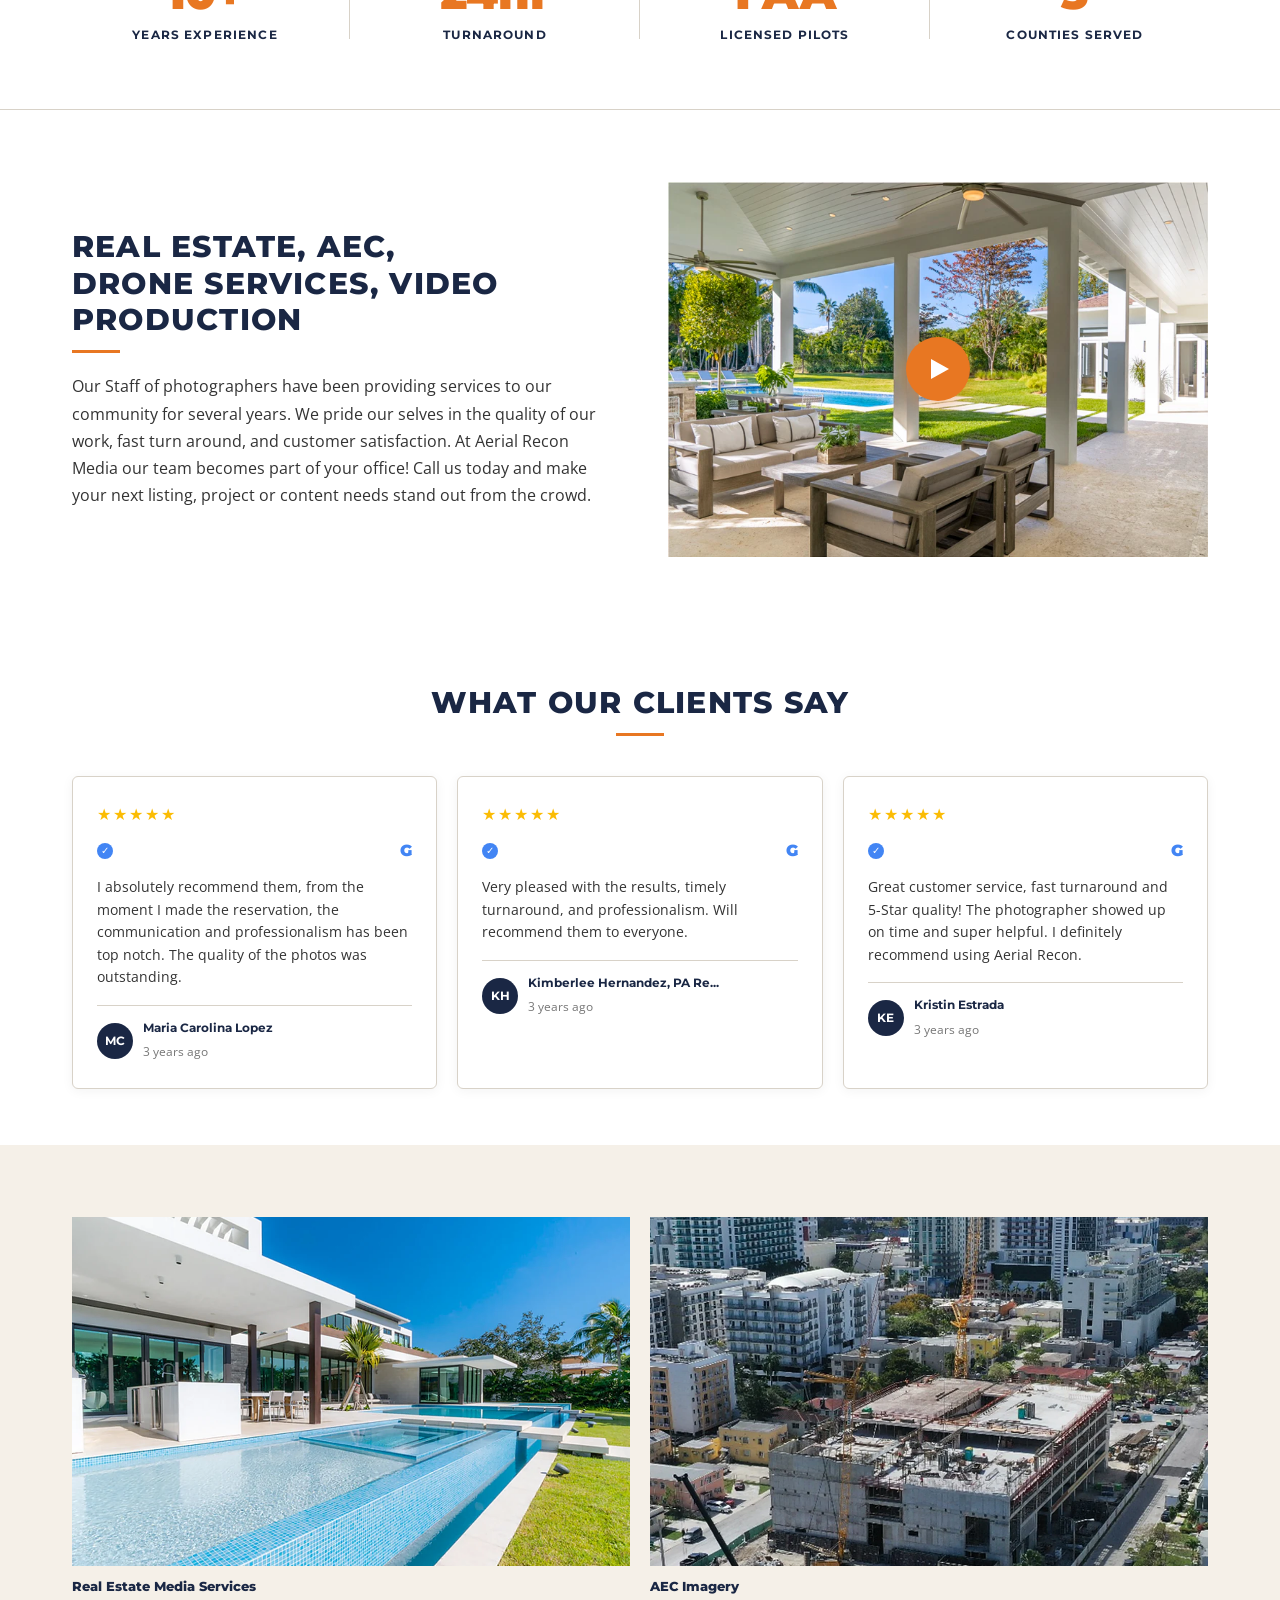
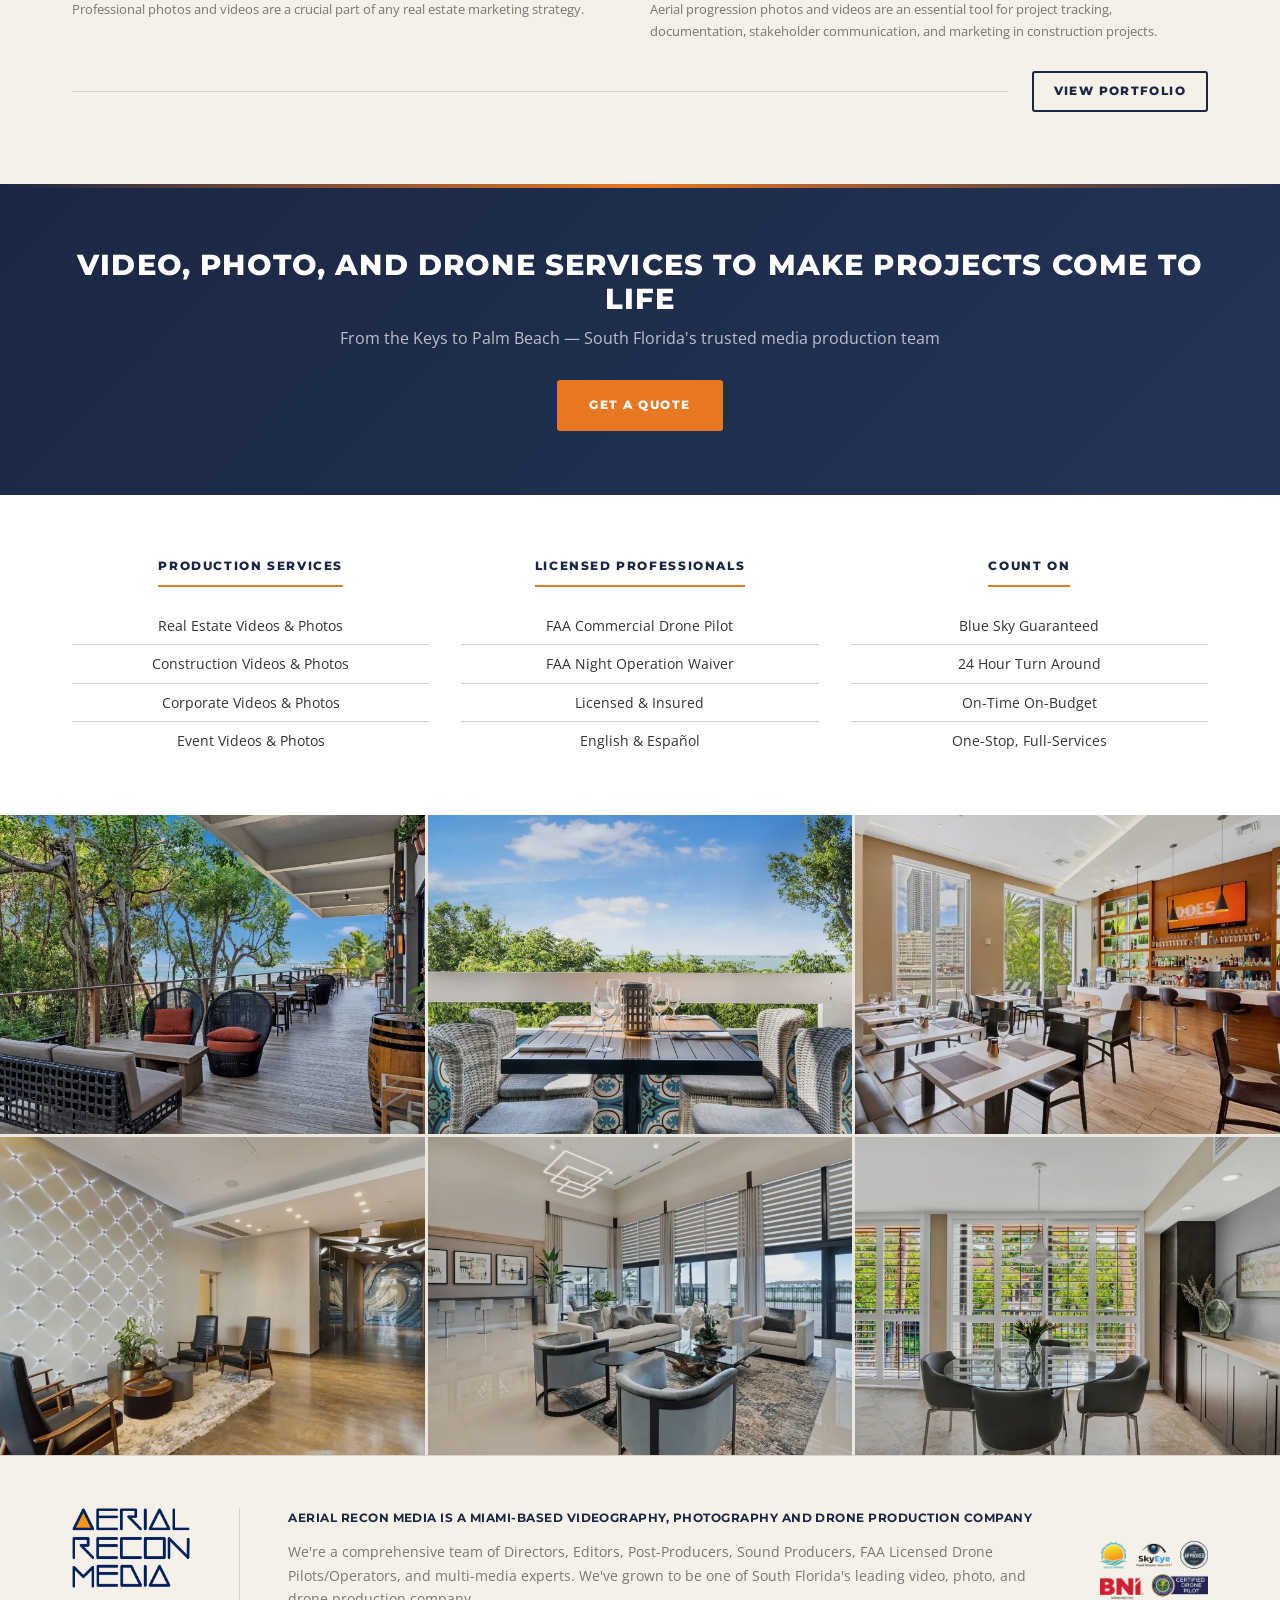
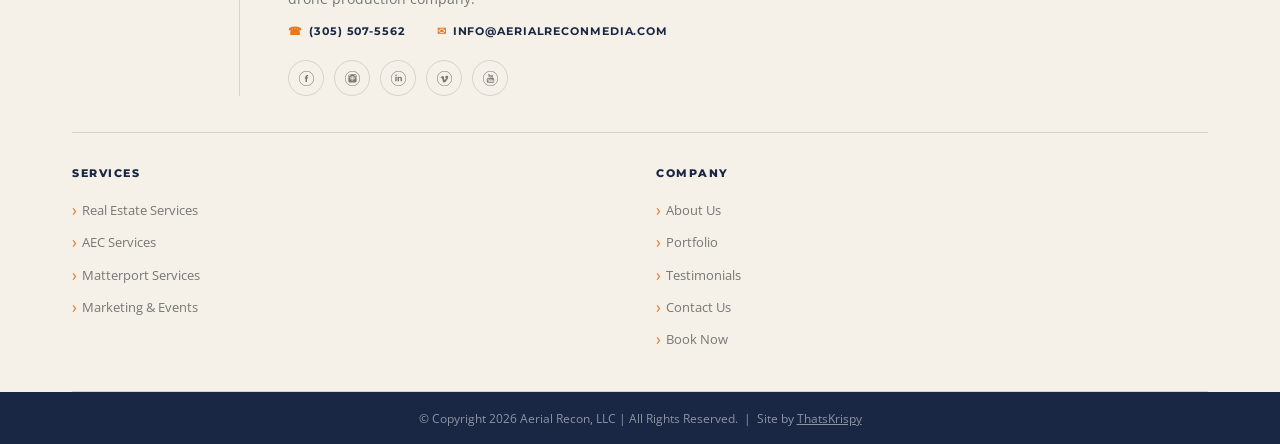
==== commit 3ca5cbcb: "Fix within-page image duplicates on all 4 service pages + add conversion stats band - Marketing-even" ====
--- a/index.html
+++ b/index.html
@@ -154,6 +154,30 @@
   </div>
 </section>
 
+<!-- STATS BAND -->
+<section class="stats-band reveal">
+  <div class="container">
+    <div class="stats-grid">
+      <div class="stat-item">
+        <div class="stat-num">10+</div>
+        <div class="stat-label">Years Experience</div>
+      </div>
+      <div class="stat-item">
+        <div class="stat-num">24hr</div>
+        <div class="stat-label">Turnaround</div>
+      </div>
+      <div class="stat-item">
+        <div class="stat-num">FAA</div>
+        <div class="stat-label">Licensed Pilots</div>
+      </div>
+      <div class="stat-item">
+        <div class="stat-num">3</div>
+        <div class="stat-label">Counties Served</div>
+      </div>
+    </div>
+  </div>
+</section>
+
 <!-- SPLIT — TEXT + VIDEO THUMBNAIL -->
 <section class="section section--white">
   <div class="container">
--- a/css/style.css
+++ b/css/style.css
@@ -817,6 +817,54 @@
 }
 .cta-strip h2 { margin-bottom: 0.5rem; color: #fff; font-size: clamp(1.2rem, 2.5vw, 1.8rem); position: relative; }
 .cta-strip p { color: rgba(255,255,255,0.7); margin-bottom: 1.75rem; position: relative; }
+
+/* ============================================
+   STATS BAND — real credibility figures
+   ============================================ */
+.stats-band {
+  background: var(--white);
+  padding: 56px 0;
+  border-bottom: 1px solid var(--border);
+}
+.stats-grid {
+  display: grid;
+  grid-template-columns: repeat(4, 1fr);
+  gap: 24px;
+  text-align: center;
+}
+.stat-item {
+  position: relative;
+  padding: 8px 12px;
+}
+.stat-item:not(:last-child)::after {
+  content: '';
+  position: absolute;
+  right: -12px; top: 15%;
+  height: 70%;
+  width: 1px;
+  background: var(--border);
+}
+.stat-num {
+  font-family: var(--font-display);
+  font-weight: 900;
+  font-size: clamp(2rem, 4vw, 2.8rem);
+  color: var(--orange);
+  line-height: 1;
+  letter-spacing: -0.01em;
+}
+.stat-label {
+  font-family: var(--font-display);
+  font-size: 0.72rem;
+  font-weight: 700;
+  text-transform: uppercase;
+  letter-spacing: 0.1em;
+  color: var(--navy);
+  margin-top: 10px;
+}
+@media (max-width: 768px) {
+  .stats-grid { grid-template-columns: 1fr 1fr; gap: 32px 16px; }
+  .stat-item:nth-child(2)::after { display: none; }
+}
 
 /* ============================================
    TRUST GRID — 3-col, centered, clean
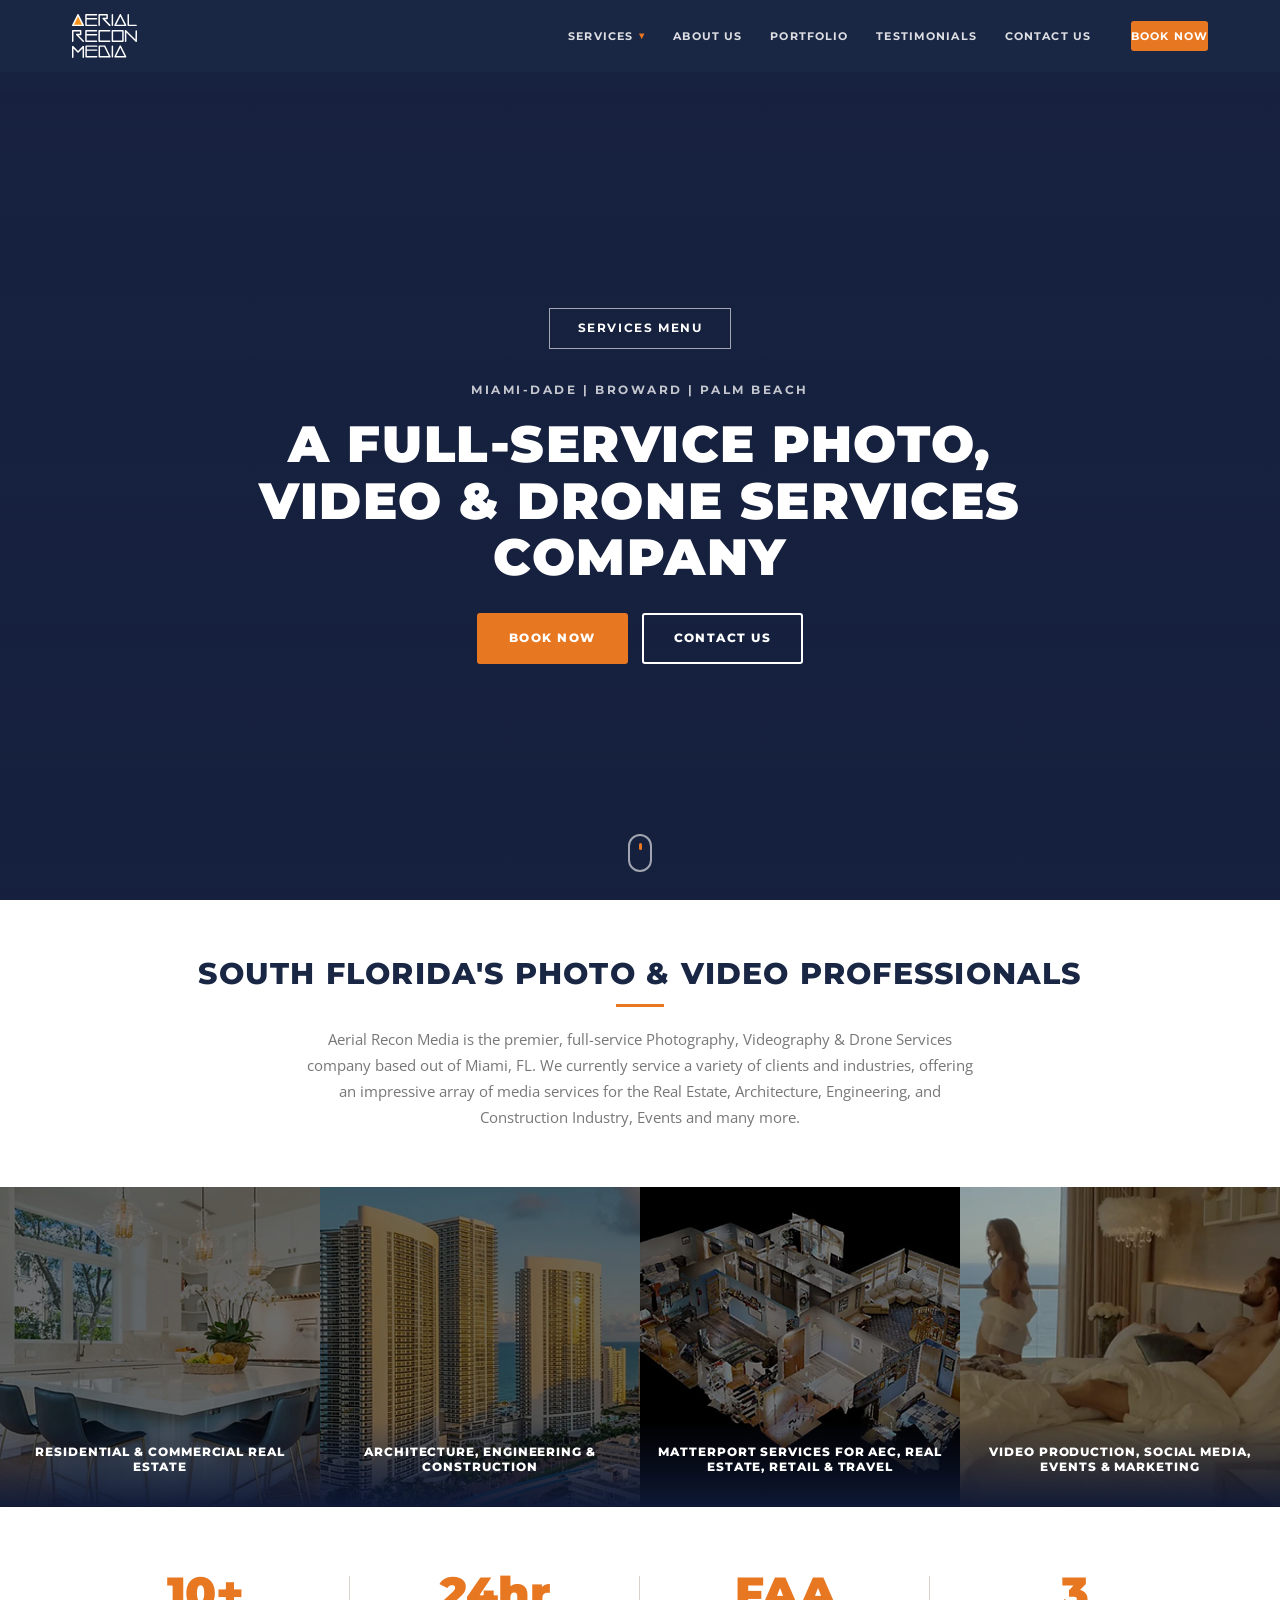
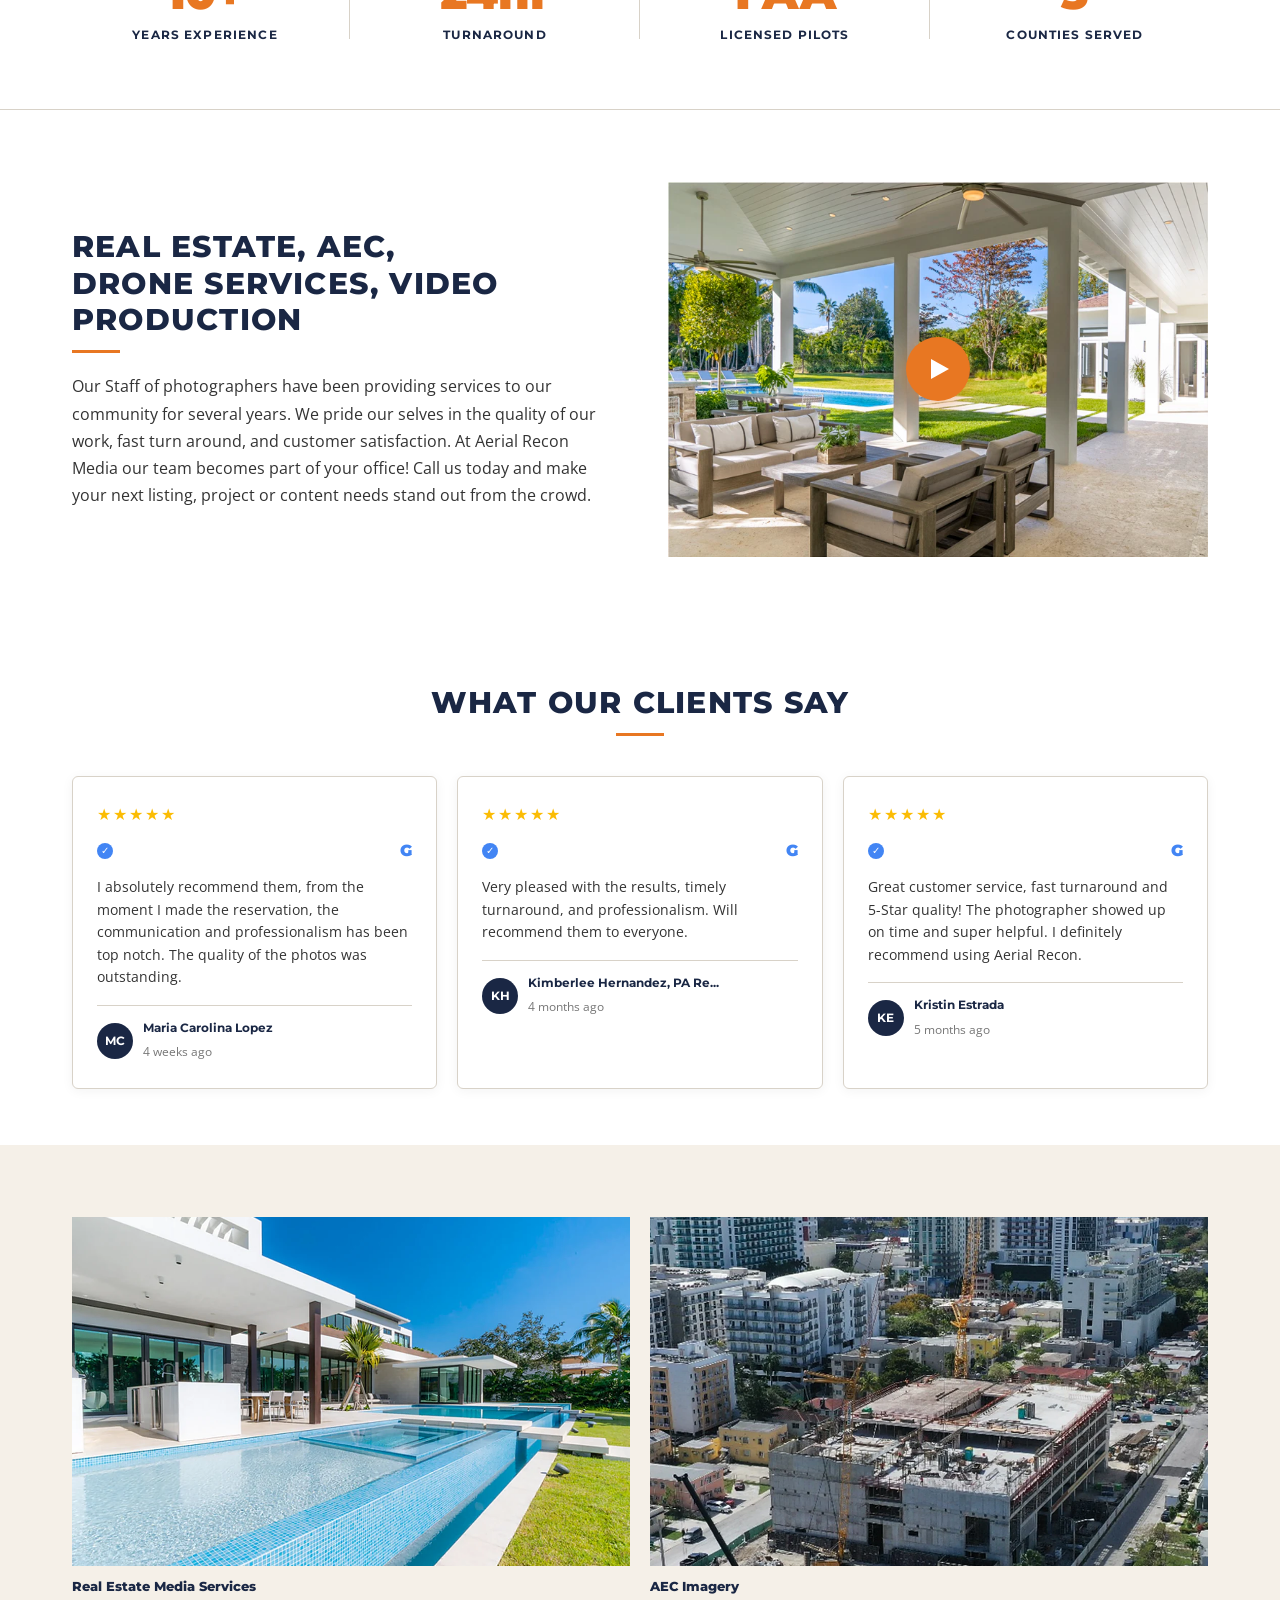
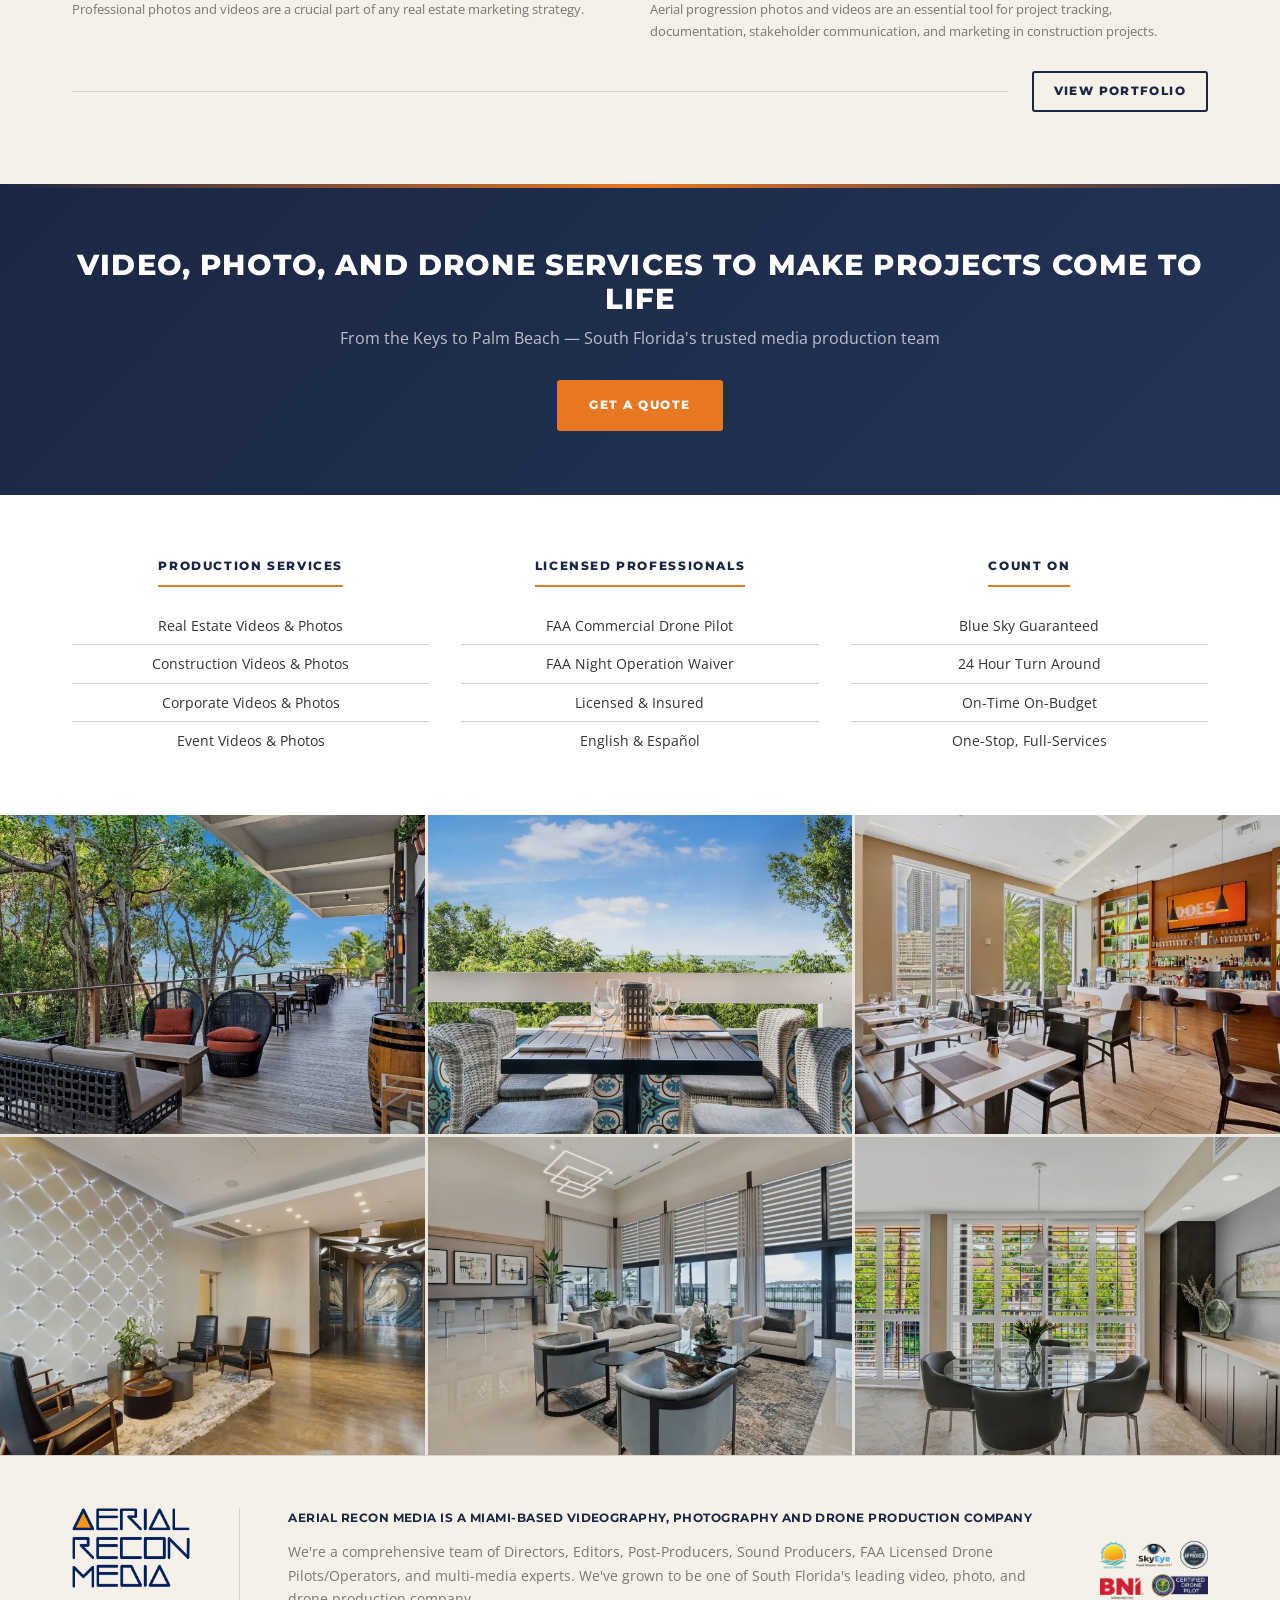
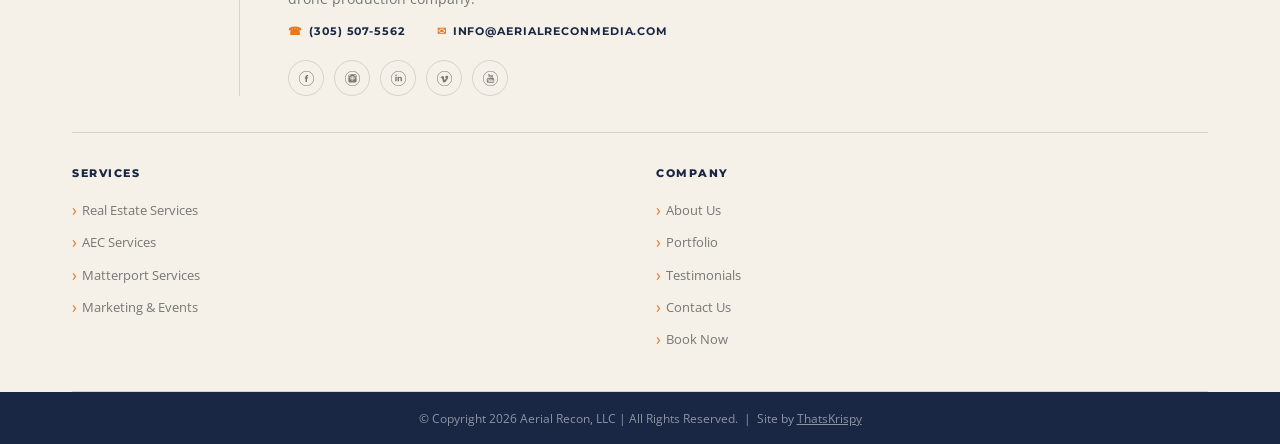
==== commit f154f9e9: "Update stale homepage review dates to match current testimonials (3 years ago -> weeks/months)" ====
--- a/index.html
+++ b/index.html
@@ -218,7 +218,7 @@
           <div class="reviewer-avatar">MC</div>
           <div class="reviewer-info">
             <strong>Maria Carolina Lopez</strong>
-            <span>3 years ago</span>
+            <span>4 weeks ago</span>
           </div>
         </div>
       </div>
@@ -233,7 +233,7 @@
           <div class="reviewer-avatar">KH</div>
           <div class="reviewer-info">
             <strong>Kimberlee Hernandez, PA Re...</strong>
-            <span>3 years ago</span>
+            <span>4 months ago</span>
           </div>
         </div>
       </div>
@@ -248,7 +248,7 @@
           <div class="reviewer-avatar">KE</div>
           <div class="reviewer-info">
             <strong>Kristin Estrada</strong>
-            <span>3 years ago</span>
+            <span>5 months ago</span>
           </div>
         </div>
       </div>
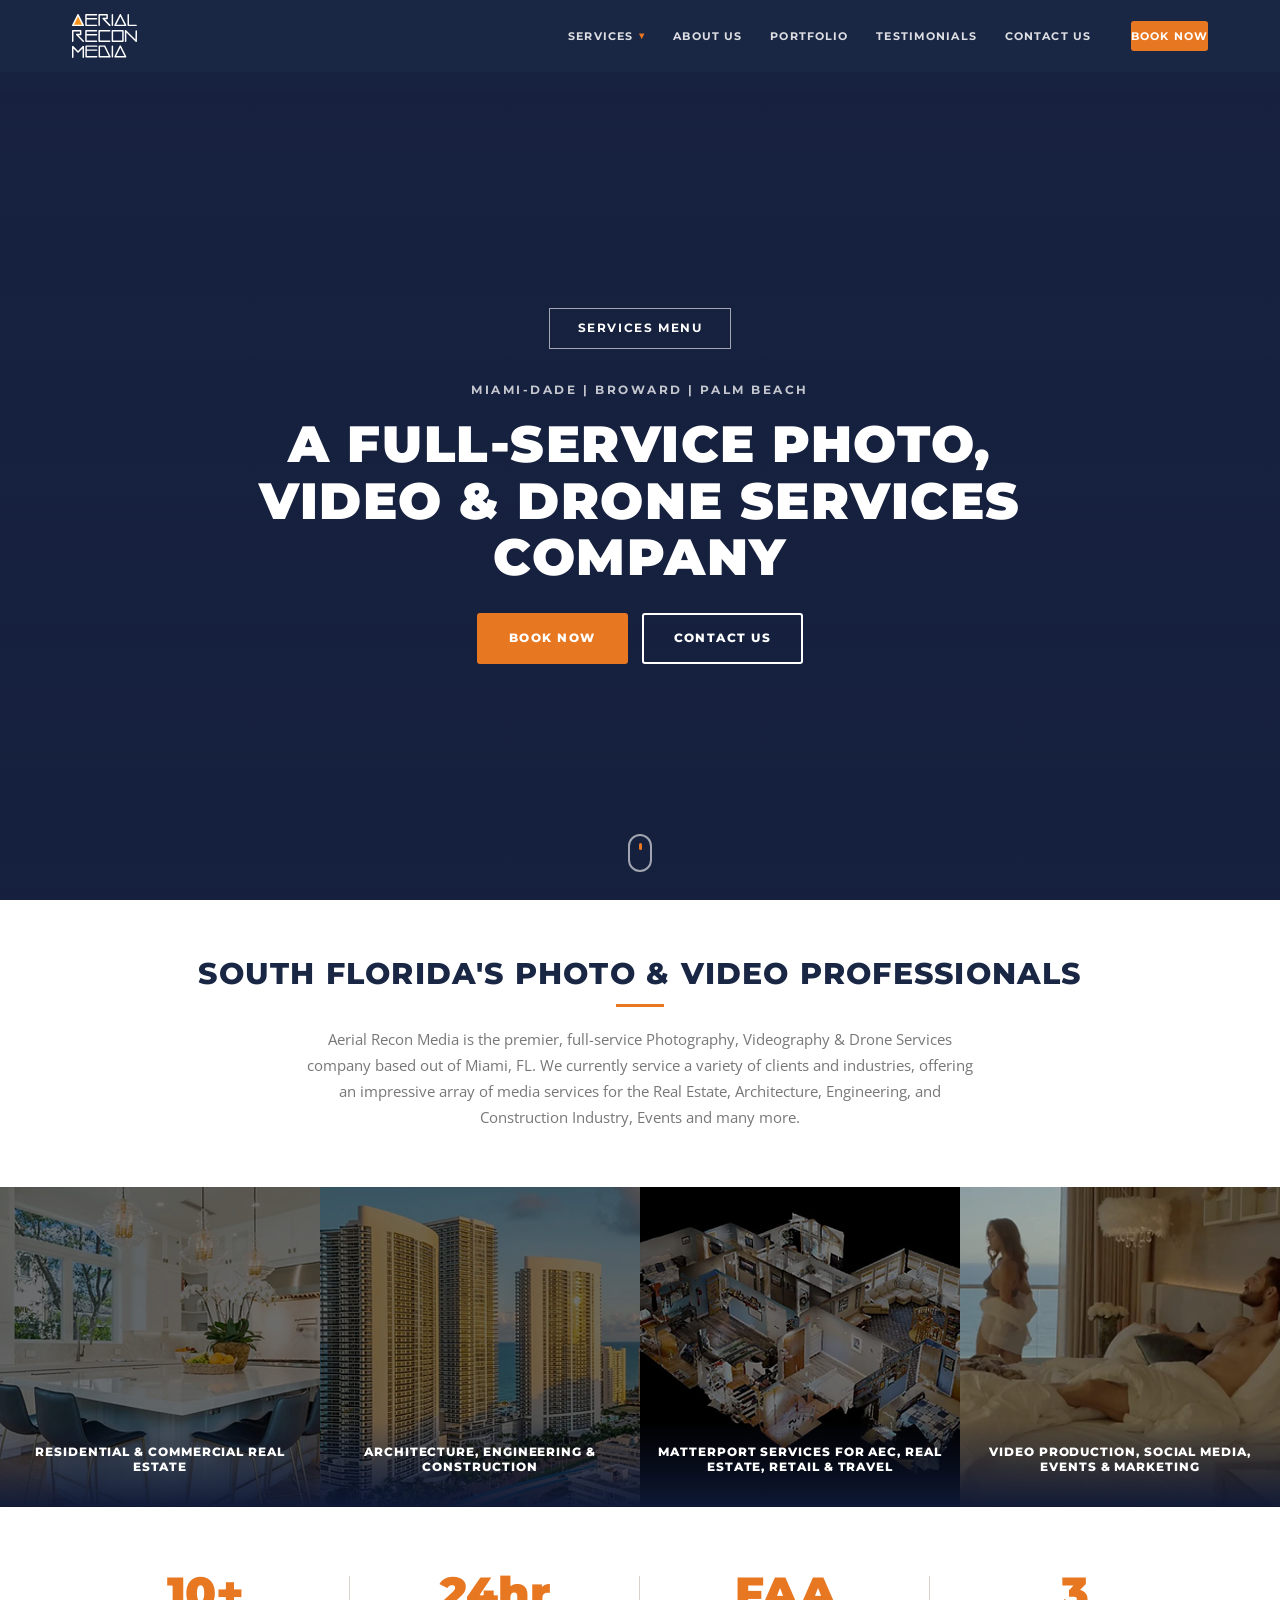
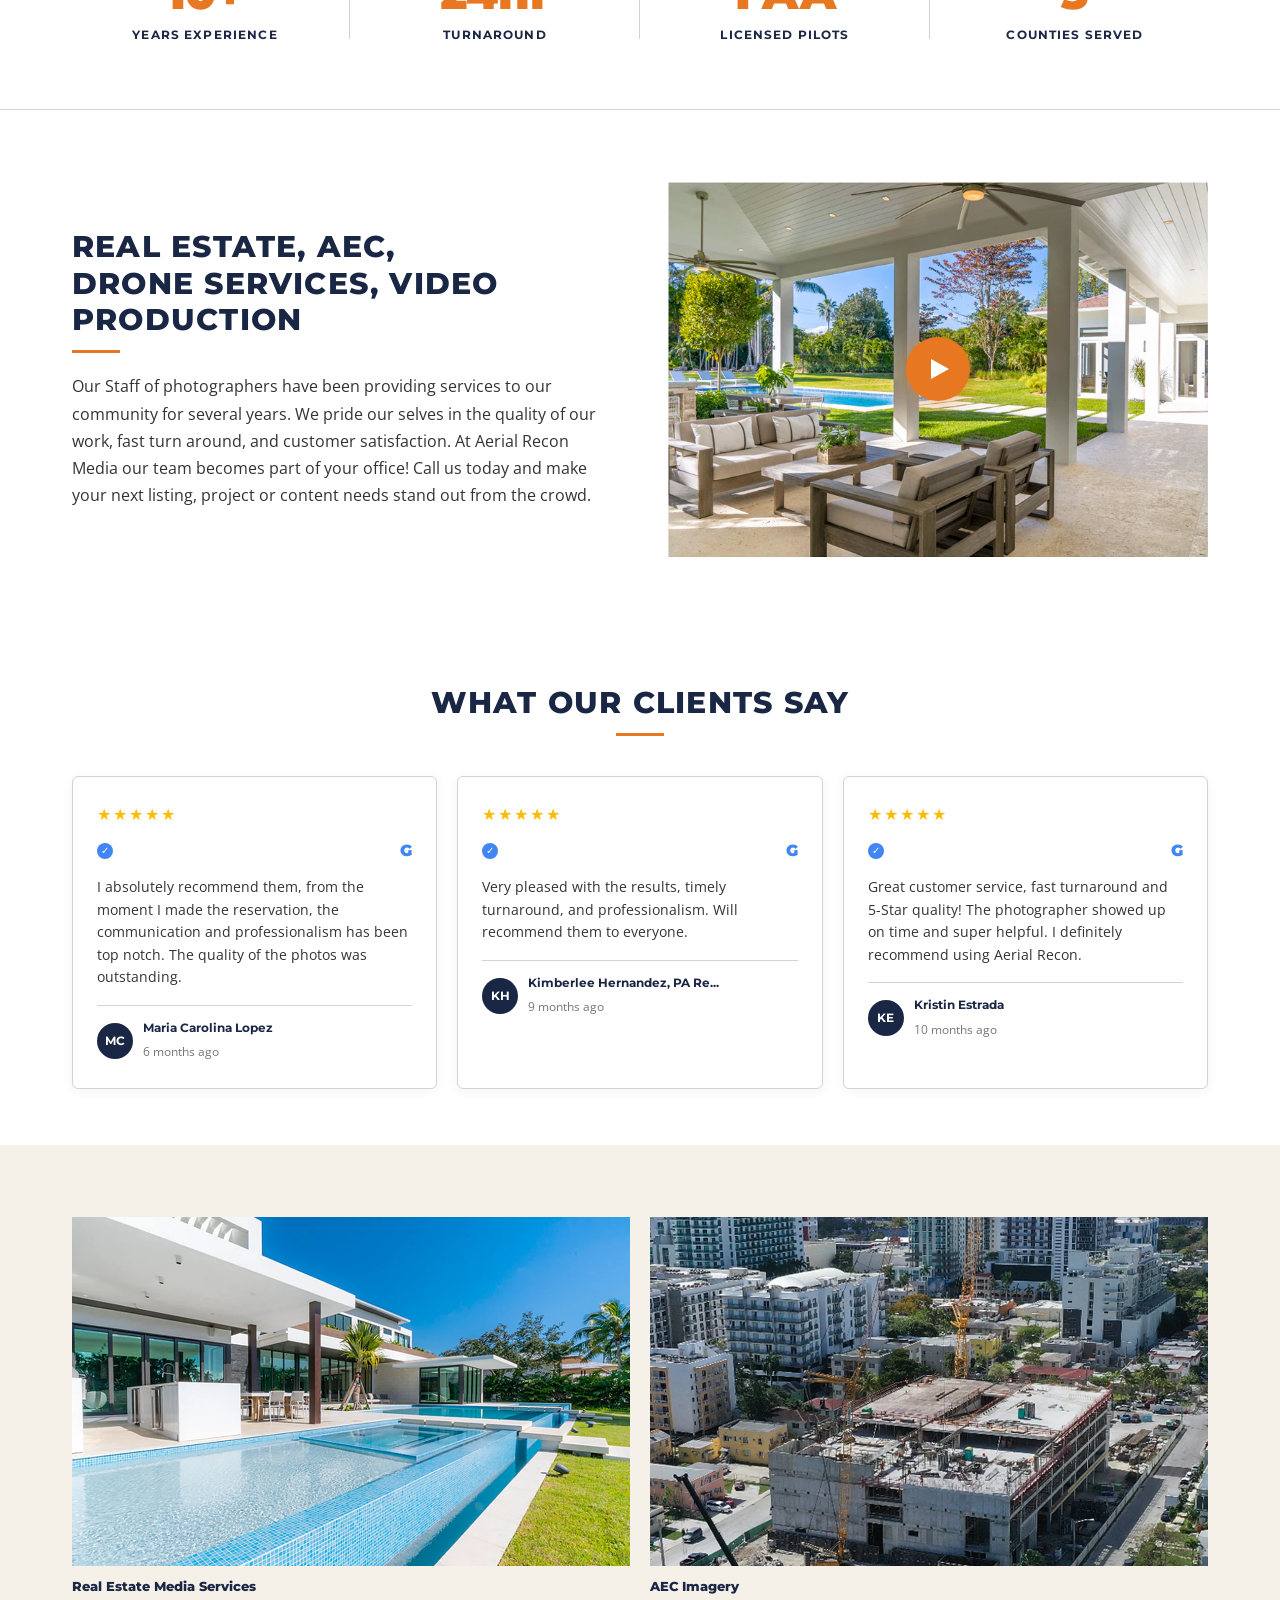
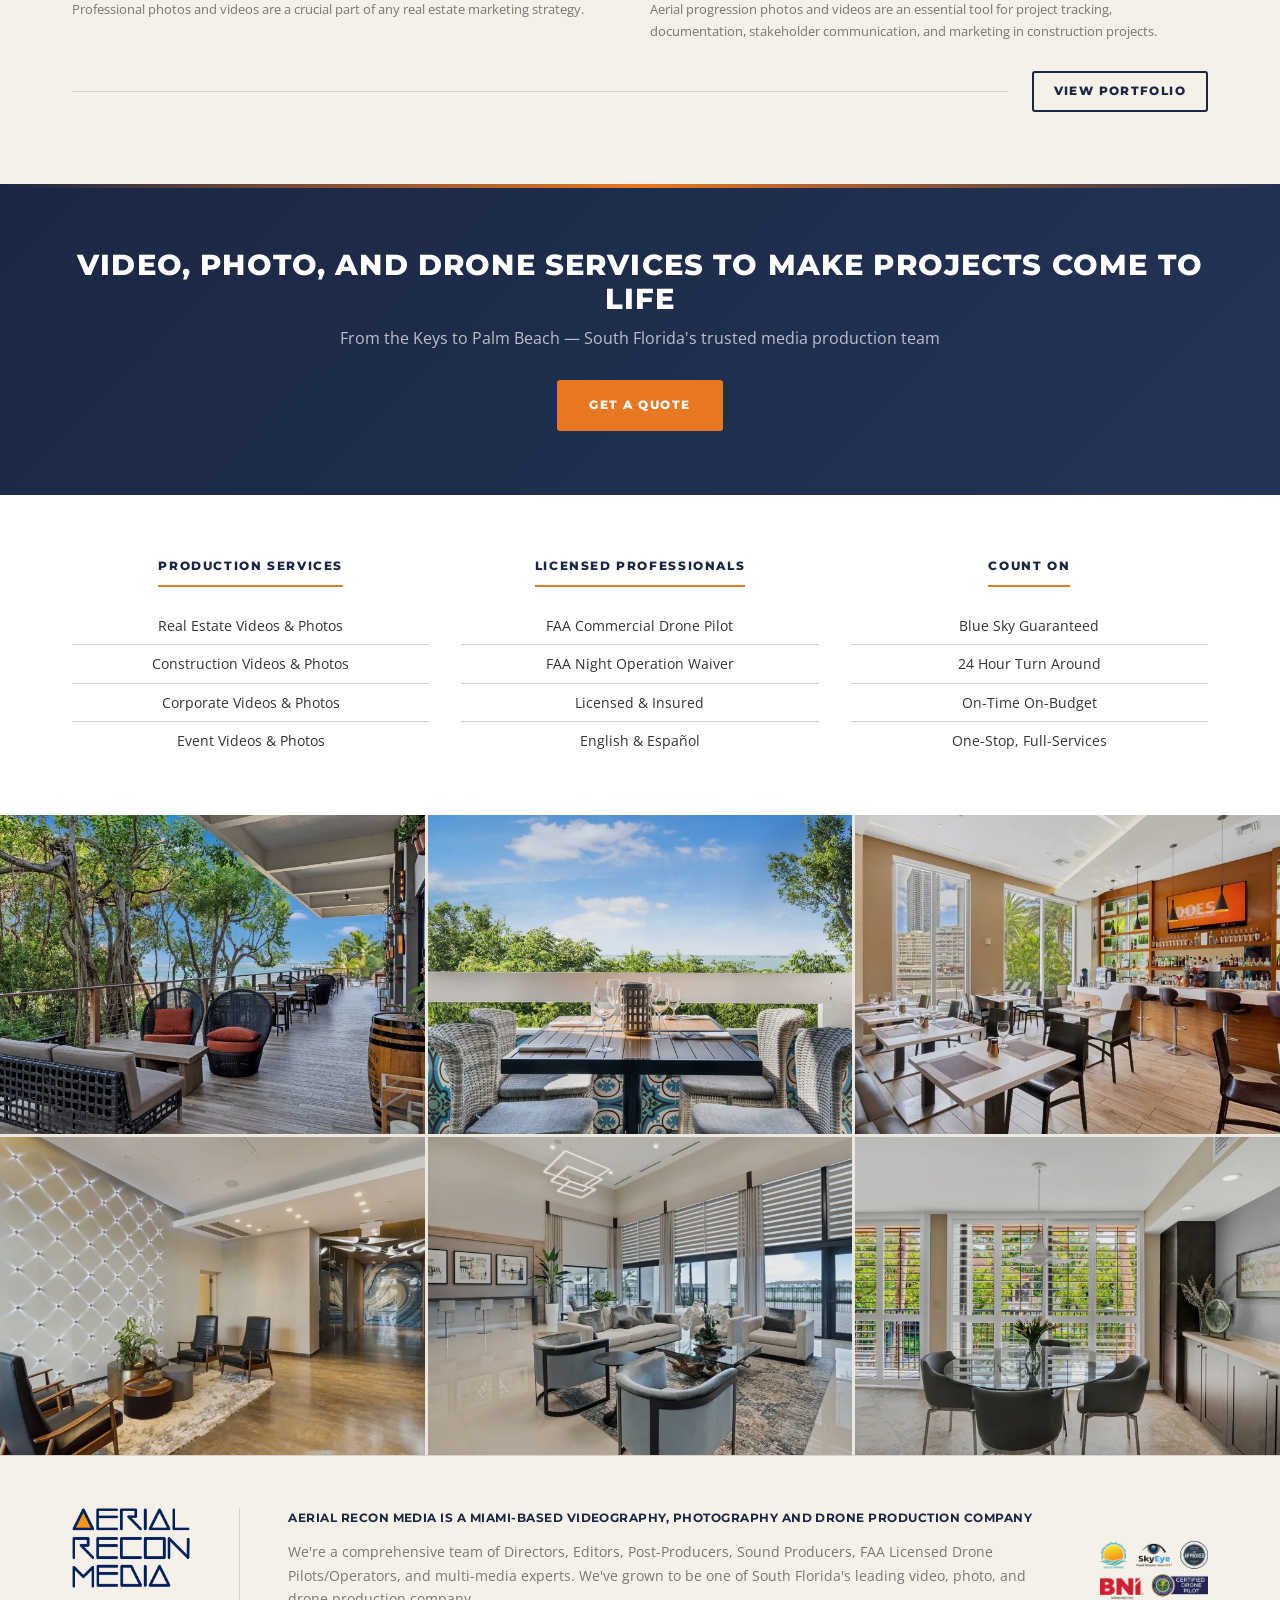
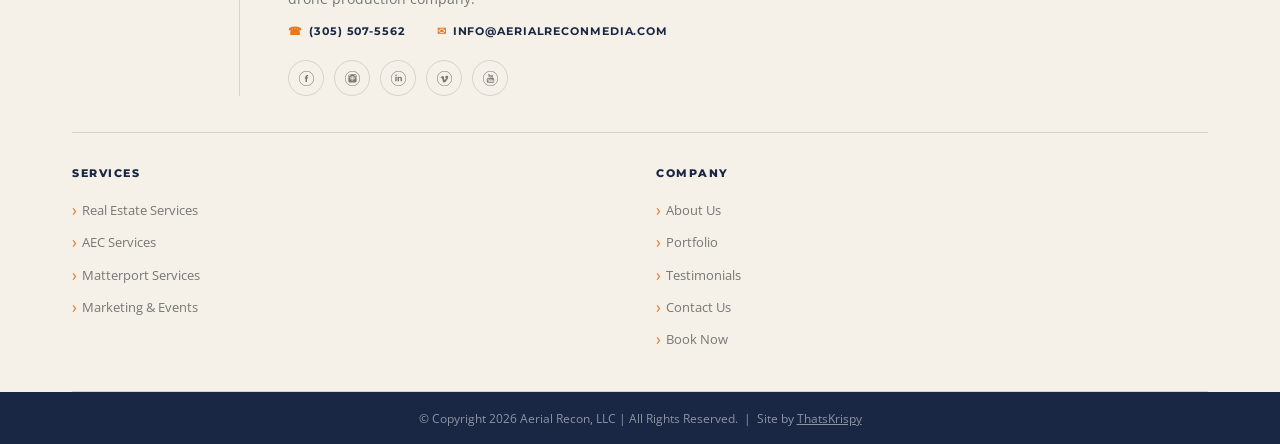
==== commit a7426c09: "Keep review dates fresh: anchor each testimonial to a real date + auto-compute 'X ago' on page load" ====
--- a/index.html
+++ b/index.html
@@ -218,7 +218,7 @@
           <div class="reviewer-avatar">MC</div>
           <div class="reviewer-info">
             <strong>Maria Carolina Lopez</strong>
-            <span>4 weeks ago</span>
+            <span class="js-ago" data-ago="2026-06-03">4 weeks ago</span>
           </div>
         </div>
       </div>
@@ -233,7 +233,7 @@
           <div class="reviewer-avatar">KH</div>
           <div class="reviewer-info">
             <strong>Kimberlee Hernandez, PA Re...</strong>
-            <span>4 months ago</span>
+            <span class="js-ago" data-ago="2026-03-01">4 months ago</span>
           </div>
         </div>
       </div>
@@ -248,7 +248,7 @@
           <div class="reviewer-avatar">KE</div>
           <div class="reviewer-info">
             <strong>Kristin Estrada</strong>
-            <span>5 months ago</span>
+            <span class="js-ago" data-ago="2026-02-01">5 months ago</span>
           </div>
         </div>
       </div>
